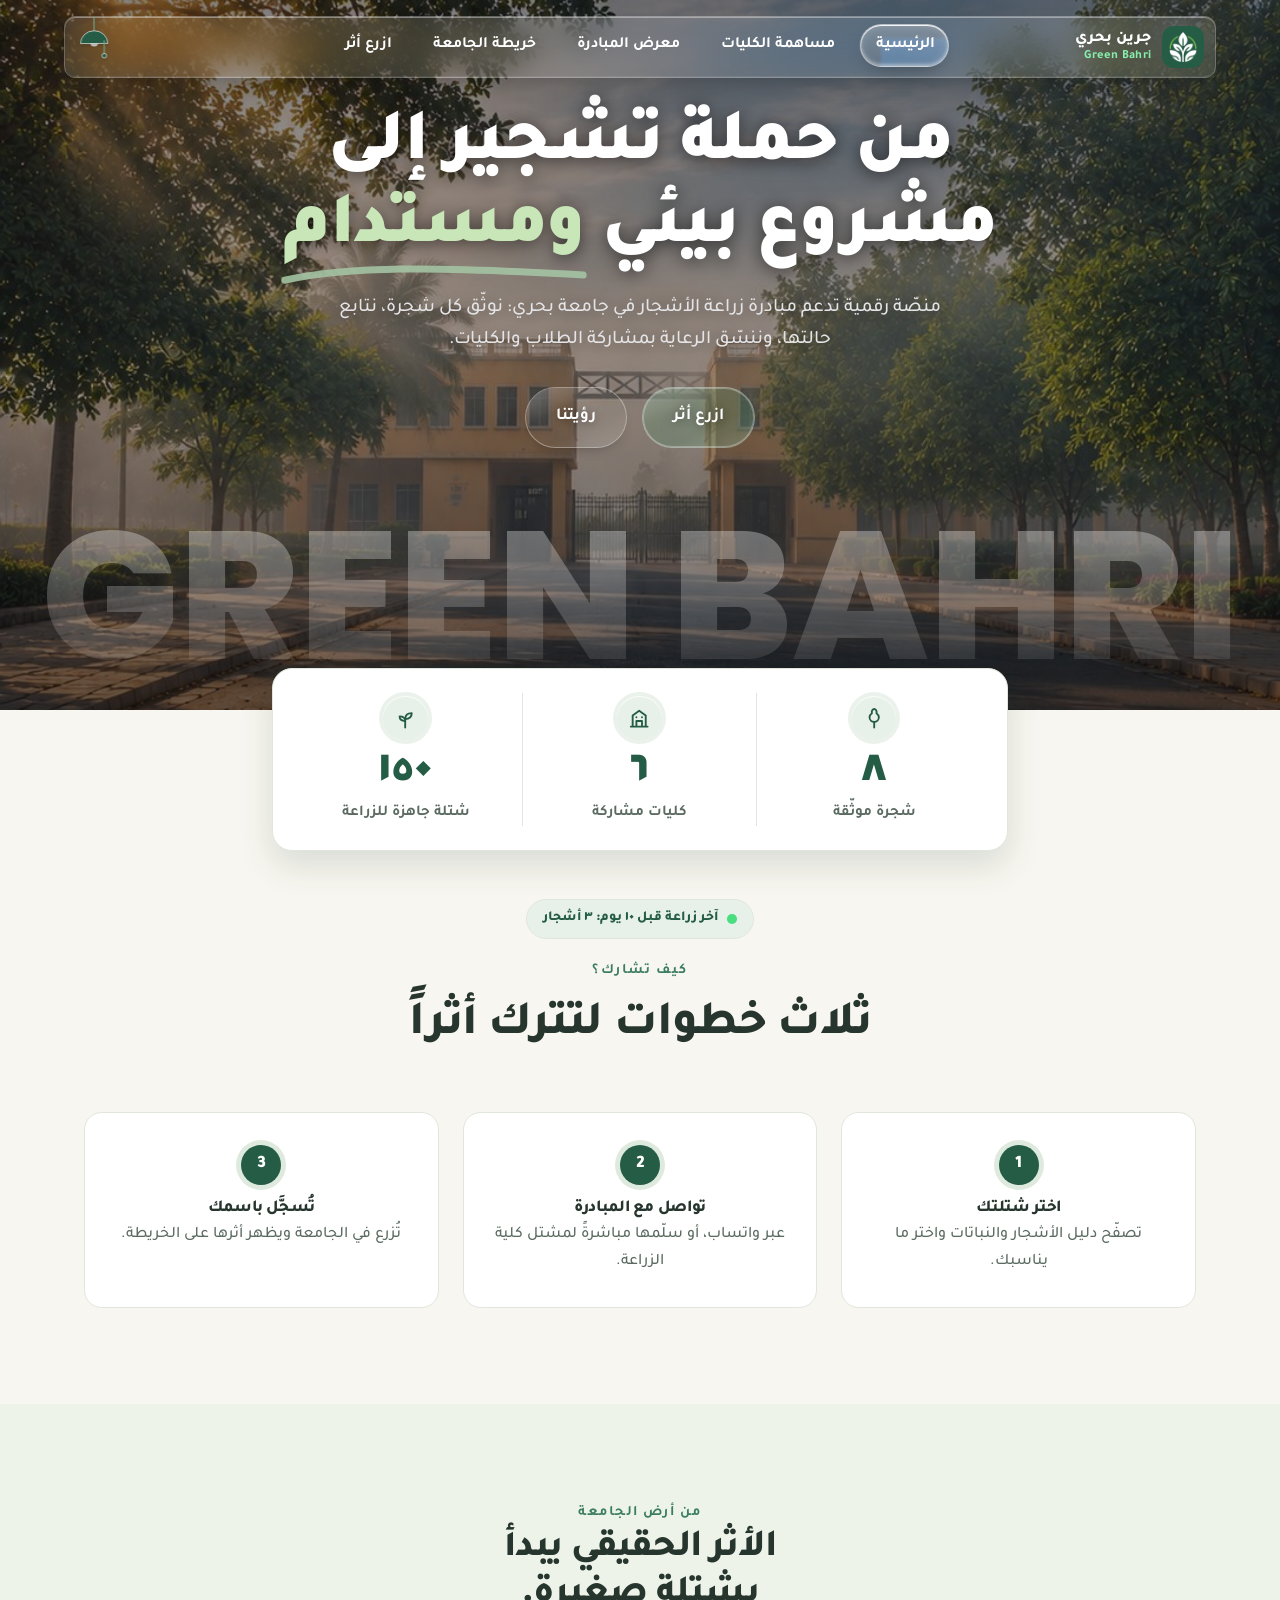
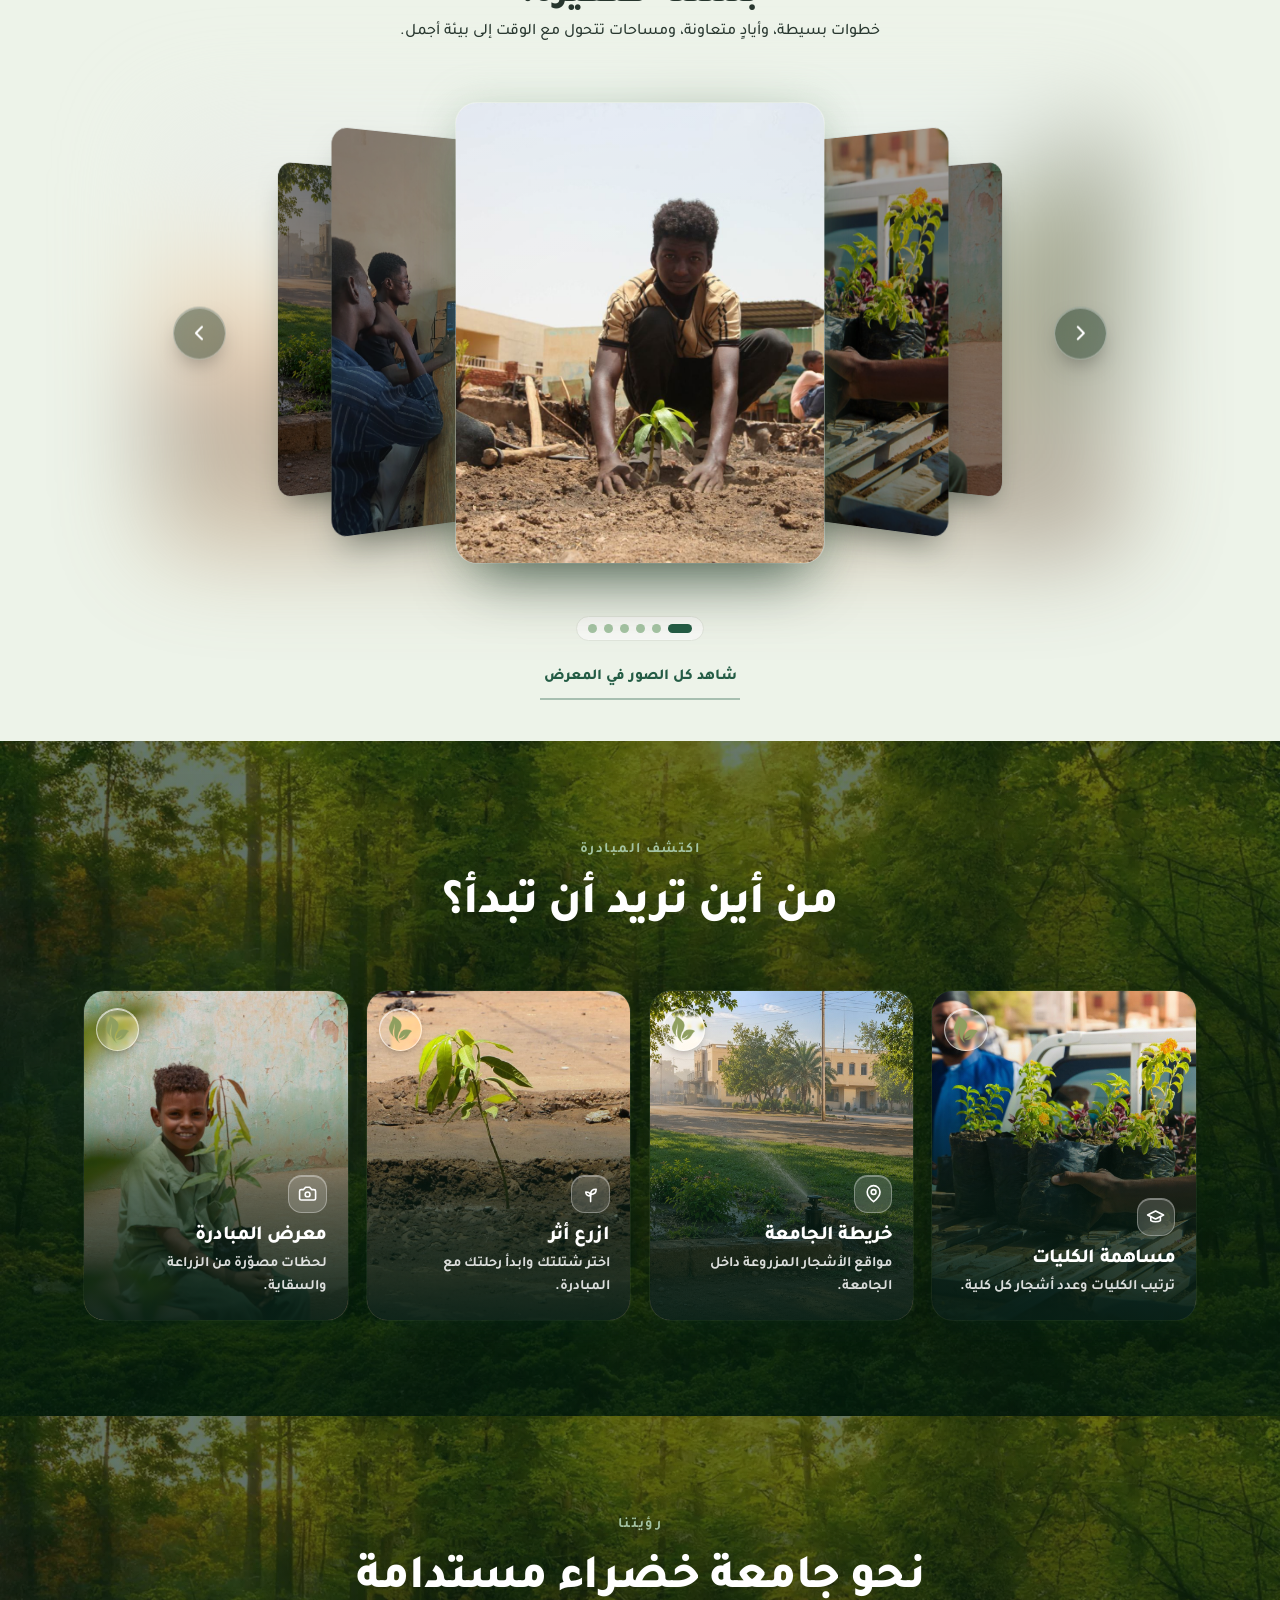
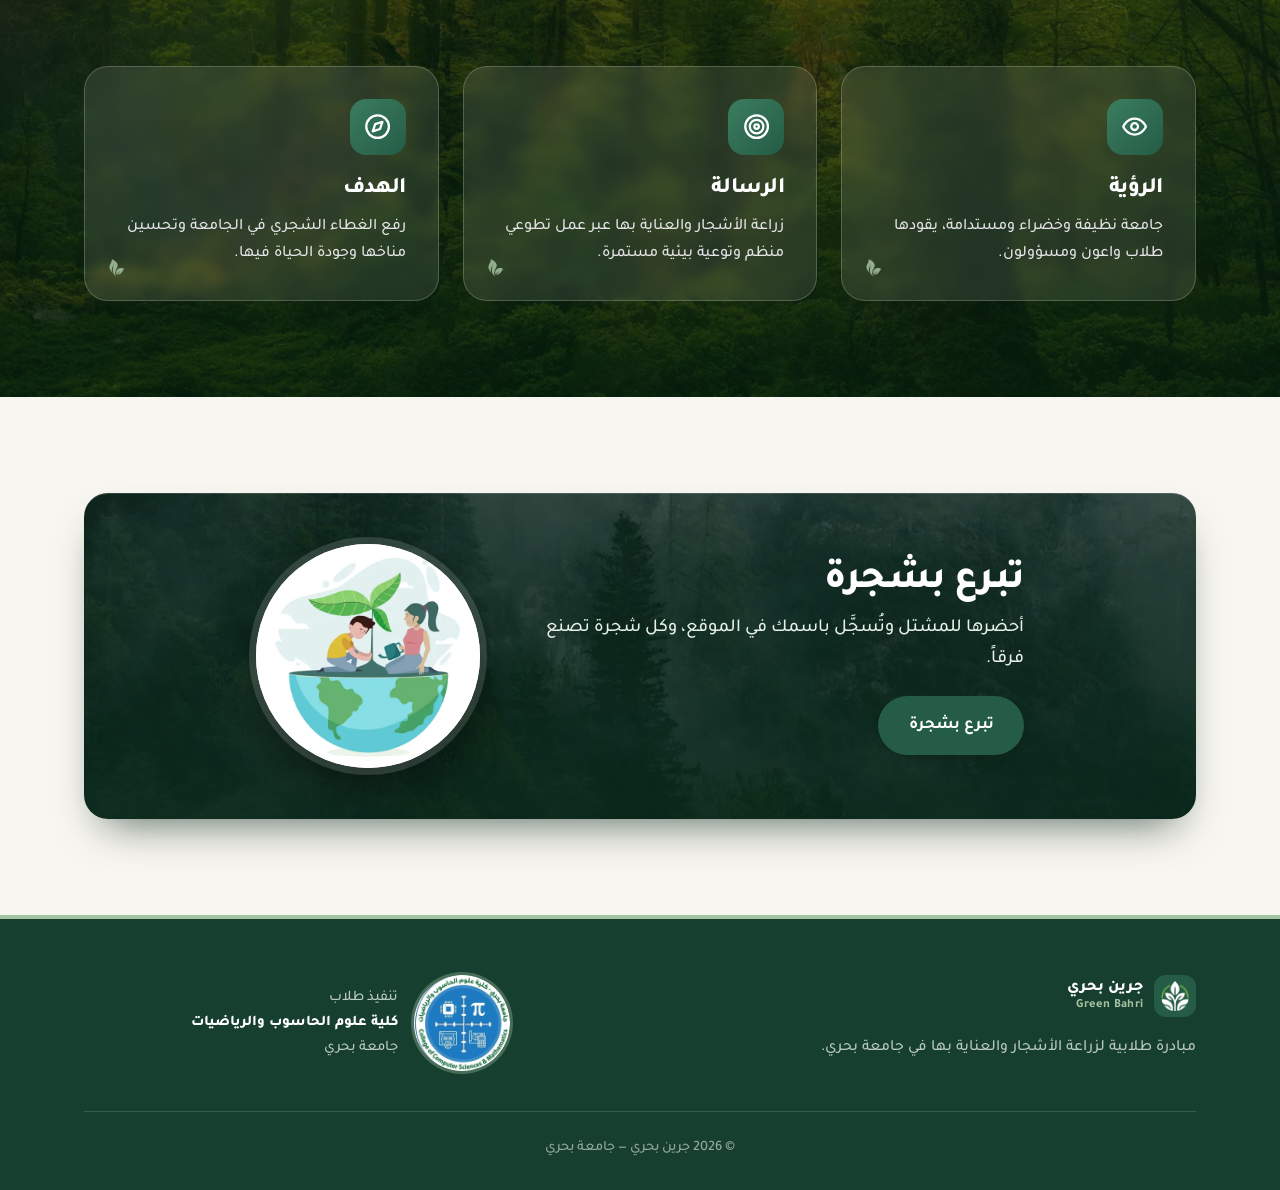
==== index.html @ ecb59c0d "." ====
<!DOCTYPE html>
<html lang="ar" dir="rtl">
<head>
  <meta charset="utf-8">
  <meta name="viewport" content="width=device-width, initial-scale=1">
  <title>جرين بحري | Green Bahri</title>
  <meta name="description" content="منصّة رقمية تدعم مبادرة زراعة الأشجار في جامعة بحري">
  <link rel="preconnect" href="https://fonts.googleapis.com">
  <link rel="preconnect" href="https://fonts.gstatic.com" crossorigin>
  <link href="https://fonts.googleapis.com/css2?family=Poppins:wght@700;800&family=Tajawal:wght@500;700;800;900&display=swap" rel="stylesheet">
  <link rel="icon" type="image/png" href="assets/favicon.png">
  <link rel="preload" as="image" href="assets/hero.jpg" fetchpriority="high">
  <link rel="stylesheet" href="css/style.css?v=6">
  <link rel="stylesheet" href="css/home.css?v=4">
  <script src="js/main.js?v=2" defer></script>
  <script src="js/data.js" defer></script>
  <script src="js/home.js" defer></script>
</head>
<body class="has-hero">
  <div id="site-header"></div>
  <main>
    <section id="home" class="hero">
      <div class="hero-content">
        <div class="hero-card">
          <h1>من حملة تشجير إلى مشروع بيئي <em class="hl">ومستدام</em></h1>
          <p>منصّة رقمية تدعم مبادرة زراعة الأشجار في جامعة بحري: نوثّق كل شجرة، نتابع حالتها، وننسّق الرعاية بمشاركة الطلاب والكليات.</p>
          <div class="hero-actions">
            <a class="btn btn-white liquid-glass" data-liquid href="trees.html">ازرع أثر</a>
            <a class="btn btn-ghost liquid-glass" data-liquid href="#vision">رؤيتنا</a>
          </div>
        </div>
      </div>
      <div class="hero-giant" dir="ltr" lang="en" aria-hidden="true"><span>GREEN BAHRI</span></div>
    </section>

    <!-- المرحلة 1: شريط أرقام الأثر (الأرقام تُقرأ من js/data.js) -->
    <section class="stats" aria-label="أرقام المبادرة">
      <div class="container">
        <div class="stats-grid reveal">
          <div class="stat"><i class="stat-ico" aria-hidden="true"><svg viewBox="0 0 24 24" fill="none" stroke="currentColor" stroke-width="2" stroke-linecap="round" stroke-linejoin="round"><path d="M12 22v-6"/><path d="M12 16a5 5 0 0 0 5-5c0-2-1.2-3.4-2.6-4.4A3.5 3.5 0 0 0 12 2a3.5 3.5 0 0 0-2.4 4.6C8.2 7.6 7 9 7 11a5 5 0 0 0 5 5Z"/></svg></i><b data-stat="trees">0</b><span>شجرة موثّقة</span></div>
          <div class="stat"><i class="stat-ico" aria-hidden="true"><svg viewBox="0 0 24 24" fill="none" stroke="currentColor" stroke-width="2" stroke-linecap="round" stroke-linejoin="round"><path d="M3 21h18M5 21V9l7-5 7 5v12M9 21v-6h6v6M9 11h.01M15 11h.01"/></svg></i><b data-stat="colleges">0</b><span>كليات مشاركة</span></div>
          <div class="stat"><i class="stat-ico" aria-hidden="true"><svg viewBox="0 0 24 24" fill="none" stroke="currentColor" stroke-width="2" stroke-linecap="round" stroke-linejoin="round"><path d="M12 22v-9"/><path d="M12 13c0-4 2.5-6.5 7-6.5 0 4-2.5 6.5-7 6.5Z"/><path d="M12 15c0-3-2-5-6-5 0 3 2 5 6 5Z"/></svg></i><b data-stat="seedlings">0</b><span>شتلة جاهزة للزراعة</span></div>
        </div>
        <div id="today-pill" class="today-pill" hidden></div>
      </div>
    </section>

    <!-- المرحلة 3: كيف تشارك (3 خطوات) -->
    <section id="steps" class="section how">
      <div class="container">
        <div class="section-head reveal">
          <span class="eyebrow">كيف تشارك؟</span>
          <h2>ثلاث خطوات لتترك أثراً</h2>
        </div>
        <ol class="how-list">
          <li class="how-step reveal"><span class="how-num">1</span><div><h3>اختر شتلتك</h3><p>تصفّح دليل الأشجار والنباتات واختر ما يناسبك.</p></div></li>
          <li class="how-step reveal"><span class="how-num">2</span><div><h3>تواصل مع المبادرة</h3><p>عبر واتساب، أو سلّمها مباشرةً لمشتل كلية الزراعة.</p></div></li>
          <li class="how-step reveal"><span class="how-num">3</span><div><h3>تُسجَّل باسمك</h3><p>تُزرع في الجامعة ويظهر أثرها على الخريطة.</p></div></li>
        </ol>
      </div>
    </section>


    <section class="field-note section" aria-label="من أرض الجامعة">
      <div class="container">
        <div class="field-note-copy">
          <span class="eyebrow">من أرض الجامعة</span>
          <h2>الأثر الحقيقي يبدأ<br>بشتلة صغيرة.</h2>
          <p>خطوات بسيطة، وأيادٍ متعاونة، ومساحات تتحول مع الوقت إلى بيئة أجمل.</p>
        </div>
        <div class="cf" id="cf" role="region" aria-roledescription="carousel" aria-label="صور من أرض الجامعة" tabindex="0">
          <div class="cf-ambient" id="cf-ambient" aria-hidden="true"></div>
          <div class="cf-stage" id="cf-stage"></div>
          <button class="cf-nav cf-prev" id="cf-prev" type="button" aria-label="الصورة السابقة"><svg viewBox="0 0 24 24" fill="none" stroke="currentColor" stroke-width="2.4" stroke-linecap="round" stroke-linejoin="round" aria-hidden="true"><path d="M9 5l7 7-7 7"/></svg></button>
          <button class="cf-nav cf-next" id="cf-next" type="button" aria-label="الصورة التالية"><svg viewBox="0 0 24 24" fill="none" stroke="currentColor" stroke-width="2.4" stroke-linecap="round" stroke-linejoin="round" aria-hidden="true"><path d="M15 5l-7 7 7 7"/></svg></button>
        </div>
        <div class="cf-meta">
          <div class="cf-dots" id="cf-dots" role="tablist" aria-label="اختيار الصورة"></div>
          <a class="cf-more" href="gallery.html">شاهد كل الصور في المعرض</a>
        </div>
      </div>
    </section>

    <section id="vision" class="section vision">
      <div class="container">
        <div class="section-head reveal">
          <span class="eyebrow">اكتشف المبادرة</span>
          <h2>من أين تريد أن تبدأ؟</h2>
        </div>
        <div class="tiles">
          <a class="tile reveal" href="colleges.html"><img class="tile-img" src="assets/about.jpg" alt="" loading="lazy" style="object-position:center 45%"><span class="tile-arrow liquid-glass" data-liquid aria-hidden="true"><img src="assets/leaf.png" alt="" width="20" height="20"></span><div class="tile-body"><span class="tile-ico" aria-hidden="true"><svg viewBox="0 0 24 24" fill="none" stroke="currentColor" stroke-width="2" stroke-linecap="round" stroke-linejoin="round"><path d="M22 10 12 5 2 10l10 5 10-5Z"/><path d="M6 12v5c3 2 9 2 12 0v-5"/></svg></span><h3>مساهمة الكليات</h3><p>ترتيب الكليات وعدد أشجار كل كلية.</p></div></a>
          <a class="tile reveal" href="map.html"><img class="tile-img" src="assets/g3.jpg" alt="" loading="lazy" style="object-position:center 55%"><span class="tile-arrow liquid-glass" data-liquid aria-hidden="true"><img src="assets/leaf.png" alt="" width="20" height="20"></span><div class="tile-body"><span class="tile-ico" aria-hidden="true"><svg viewBox="0 0 24 24" fill="none" stroke="currentColor" stroke-width="2" stroke-linecap="round" stroke-linejoin="round"><path d="M20 10c0 6-8 12-8 12S4 16 4 10a8 8 0 0 1 16 0Z"/><circle cx="12" cy="10" r="3"/></svg></span><h3>خريطة الجامعة</h3><p>مواقع الأشجار المزروعة داخل الجامعة.</p></div></a>
          <a class="tile reveal" href="trees.html"><img class="tile-img" src="assets/g1.jpg" alt="" loading="lazy" style="object-position:center 40%"><span class="tile-arrow liquid-glass" data-liquid aria-hidden="true"><img src="assets/leaf.png" alt="" width="20" height="20"></span><div class="tile-body"><span class="tile-ico" aria-hidden="true"><svg viewBox="0 0 24 24" fill="none" stroke="currentColor" stroke-width="2" stroke-linecap="round" stroke-linejoin="round"><path d="M12 22v-9"/><path d="M12 13c0-4 2.5-6.5 7-6.5 0 4-2.5 6.5-7 6.5Z"/><path d="M12 15c0-3-2-5-6-5 0 3 2 5 6 5Z"/></svg></span><h3>ازرع أثر</h3><p>اختر شتلتك وابدأ رحلتك مع المبادرة.</p></div></a>
          <a class="tile reveal" href="gallery.html"><img class="tile-img" src="assets/g2.jpg" alt="" loading="lazy" style="object-position:center 35%"><span class="tile-arrow liquid-glass" data-liquid aria-hidden="true"><img src="assets/leaf.png" alt="" width="20" height="20"></span><div class="tile-body"><span class="tile-ico" aria-hidden="true"><svg viewBox="0 0 24 24" fill="none" stroke="currentColor" stroke-width="2" stroke-linecap="round" stroke-linejoin="round"><path d="M14.5 4h-5L7 7H4a2 2 0 0 0-2 2v9a2 2 0 0 0 2 2h16a2 2 0 0 0 2-2V9a2 2 0 0 0-2-2h-3l-2.5-3Z"/><circle cx="12" cy="13" r="3"/></svg></span><h3>معرض المبادرة</h3><p>لحظات مصوّرة من الزراعة والسقاية.</p></div></a>
        </div>
      </div>
    </section>

    <section id="vision" class="section vision">
      <div class="container">
        <div class="section-head reveal">
          <span class="eyebrow">رؤيتنا</span>
          <h2>نحو جامعة خضراء مستدامة</h2>
        </div>
        <div class="cards cards-3">
          <div class="card reveal"><div class="card-icon"><svg viewBox="0 0 24 24" fill="none" stroke="currentColor" stroke-width="2" stroke-linecap="round" stroke-linejoin="round" aria-hidden="true"><path d="M2 12s3-7 10-7 10 7 10 7-3 7-10 7-10-7-10-7Z"/><circle cx="12" cy="12" r="3"/></svg></div><h3>الرؤية</h3><p>جامعة نظيفة وخضراء ومستدامة، يقودها طلاب واعون ومسؤولون.</p></div>
          <div class="card reveal"><div class="card-icon"><svg viewBox="0 0 24 24" fill="none" stroke="currentColor" stroke-width="2" stroke-linecap="round" stroke-linejoin="round" aria-hidden="true"><circle cx="12" cy="12" r="10"/><circle cx="12" cy="12" r="6"/><circle cx="12" cy="12" r="2"/></svg></div><h3>الرسالة</h3><p>زراعة الأشجار والعناية بها عبر عمل تطوعي منظم وتوعية بيئية مستمرة.</p></div>
          <div class="card reveal"><div class="card-icon"><svg viewBox="0 0 24 24" fill="none" stroke="currentColor" stroke-width="2" stroke-linecap="round" stroke-linejoin="round" aria-hidden="true"><circle cx="12" cy="12" r="10"/><path d="m16.24 7.76-2.12 6.36-6.36 2.12 2.12-6.36 6.36-2.12Z"/></svg></div><h3>الهدف</h3><p>رفع الغطاء الشجري في الجامعة وتحسين مناخها وجودة الحياة فيها.</p></div>
        </div>
      </div>
    </section>

    <section id="join" class="section">
      <div class="container">
        <div class="cta cta-forest reveal">
          <div class="cta-media" aria-hidden="true">
            <video class="cta-video" src="assets/watering.mp4" poster="assets/watering-poster.webp" autoplay muted loop playsinline preload="metadata"></video>
          </div>
          <div class="cta-copy">
            <h2>تبرع بشجرة</h2>
            <p>أحضرها للمشتل وتُسجَّل باسمك في الموقع، وكل شجرة تصنع فرقاً.</p>
            <a class="btn btn-lime" href="trees.html">تبرع بشجرة</a>
          </div>
        </div>
      </div>
    </section>
  </main>

  <dialog id="join-dialog">
    <form method="dialog" class="join-form" id="join-form">
      <h3>شارك في مبادرة جرين بحري</h3>
      <p class="muted">المشاركة تطوعية واختيارية، ولا تعني تملّك أي شجرة.</p>
      <label>الاسم (اختياري)<input type="text" placeholder="اكتب اسمك"></label>
      <label>كيف تود المشاركة؟
        <select id="join-kind">
          <option value="care">رعاية شجرة والمتابعة</option>
          <option value="water">المساعدة في السقاية</option>
          <option value="doc">التصوير والتوثيق</option>
          <option value="events">تنظيم الفعاليات</option>
        </select>
      </label>
      <div class="join-actions">
        <button type="submit" class="btn btn-primary">أرسل اهتمامي</button>
        <button type="button" class="btn btn-cancel" id="join-cancel">إلغاء</button>
      </div>
    </form>
  </dialog>
  <!-- المرحلة 2: زر ثابت أسفل الشاشة (موبايل فقط، يظهر بعد الهيرو) -->
  <div id="sticky-cta" class="sticky-cta" aria-hidden="true"><a href="trees.html" tabindex="-1">ازرع أثر الآن</a></div>
  <div id="toast" class="toast" role="status" hidden></div>
  <div id="site-footer"></div>
</body>
  </html>
---- css/style.css ----
/* =========================================================
   جرين بحري — Green Bahri
   المرحلة 1: الأساس (الألوان، الخطوط، شريط التنقل، الهيرو، الفوتر)
   كل الألوان والمقاسات في :root — عدّل هناك ويتغير الموقع كله.
   ========================================================= */

/* ---------- الخطوط ----------
   الخط الأساسي Tajawal (يُحمَّل من Google Fonts في ملفات HTML). */

/* ---------- خط ثمانية (Thmanyah) ----------
   الملفات تُحمَّل من الصفحة الرسمية للخط وتوضع في assets/fonts/ بهذه الأسماء:
   Thmanyah-Regular / Medium / Bold / Black  (امتداد .woff2 أو .otf)
   لو الملف غير موجود يستخدم الموقع Tajawal تلقائياً. */
@font-face {
  font-family: "Thmanyah";
  src: url("../assets/fonts/Thmanyah-Regular.woff2") format("woff2"),
       url("../assets/fonts/Thmanyah-Regular.otf") format("opentype");
  font-weight: 400;
  font-style: normal;
  font-display: swap;
}
@font-face {
  font-family: "Thmanyah";
  src: url("../assets/fonts/Thmanyah-Medium.woff2") format("woff2"),
       url("../assets/fonts/Thmanyah-Medium.otf") format("opentype");
  font-weight: 500;
  font-style: normal;
  font-display: swap;
}
@font-face {
  font-family: "Thmanyah";
  src: url("../assets/fonts/Thmanyah-Bold.woff2") format("woff2"),
       url("../assets/fonts/Thmanyah-Bold.otf") format("opentype");
  font-weight: 700;
  font-style: normal;
  font-display: swap;
}
@font-face {
  font-family: "Thmanyah";
  src: url("../assets/fonts/Thmanyah-Black.woff2") format("woff2"),
       url("../assets/fonts/Thmanyah-Black.otf") format("opentype");
  font-weight: 900;
  font-style: normal;
  font-display: swap;
}

/* ---------- المتغيرات ---------- */
:root {
  /* ===== الديزاين سيستم (جرين بحري) ===== */
  --color-primary: #245c45;   /* الأخضر الرئيسي: أزرار وعناوين */
  --color-dark: #173f30;      /* أخضر غامق: فوتر وأقسام قوية */
  --color-natural: #a4c3a2;   /* أخضر طبيعي: أيقونات وتمييز */
  --color-bg-green: #e8f1e9;  /* خلفية الأقسام الناعمة */
  --color-brown: #8b6347;     /* بني ترابي: زر ثانوي وشارات */
  --color-cream: #f8f6f0;     /* الخلفية الرئيسية */
  --color-text: #26352d;      /* النص */

  /* سلّم الأخضر القديم مربوط بألوان الديزاين سيستم */
  --green-50: #f1f6f1;
  --green-100: var(--color-bg-green);
  --green-400: var(--color-natural);
  --green-500: #3b7d60;
  --green-600: var(--color-primary);
  --green-700: #1d4d3a;
  --green-800: var(--color-dark);
  --green-950: #0f2a20;
  --brown-700: #75523a;
  --lime: var(--color-primary);
  --lime-hover: var(--color-dark);

  --bg: var(--color-cream);
  --surface: #ffffff;
  --text: var(--color-text);
  --text-soft: #5b6b61;
  --line: #e1e6dc;

  --glass-bg: rgba(255, 255, 255, 0.55);
  --glass-line: rgba(255, 255, 255, 0.45);
  --nav-hover: rgba(232, 241, 233, 0.85);
  --nav-link: #3a4a40;
  --nav-link-hover: var(--green-700);

  --font: "Thmanyah", "Tajawal", system-ui, sans-serif; /* ثمانية أولاً، وتجاوال بديل لو الملفات غير موجودة */
  --container: 72rem;
  --radius: 1rem;
  --ease: cubic-bezier(0.22, 1, 0.36, 1);
}

[data-theme="dark"] {
  --bg: #0c1712;
  --surface: #13231b;
  --text: #f3f6f0;
  --text-soft: #9fb2a6;
  --line: #21392d;

  --glass-bg: rgba(19, 35, 27, 0.6);
  --glass-line: rgba(80, 110, 92, 0.4);
  --nav-hover: rgba(20, 83, 45, 0.3);
  --nav-link: #d4d4d8;
  --nav-link-hover: var(--green-400);
}

/* ---------- القواعد الأساسية ---------- */
*,
*::before,
*::after {
  box-sizing: border-box;
}

html {
  scroll-behavior: smooth;
  -webkit-text-size-adjust: 100%;
}

body {
  margin: 0;
  font-family: var(--font);
  font-weight: 500;
  line-height: 1.7;
  color: var(--text);
  background: var(--bg);
  -webkit-font-smoothing: antialiased;
}

h1, h2, h3, h4 {
  margin: 0;
  font-weight: 800;
  letter-spacing: -0.02em;
  line-height: 1.2;
}

p { margin: 0; }
ul { list-style: none; margin: 0; padding: 0; }
a { color: inherit; text-decoration: none; font-weight: 700; }
img, video, svg { display: block; max-width: 100%; }
button { font: inherit; color: inherit; cursor: pointer; border: 0; background: none; }

:focus-visible {
  outline: 3px solid var(--green-500);
  outline-offset: 3px;
  border-radius: 6px;
}

.container {
  width: 100%;
  max-width: var(--container);
  margin-inline: auto;
  padding-inline: 1.25rem;
}

.sr-only {
  position: absolute;
  width: 1px;
  height: 1px;
  overflow: hidden;
  clip: rect(0 0 0 0);
  white-space: nowrap;
}

/* =========================================================
   ليكويد جلاس (الانكسار الحقيقي من main.js: initLiquidGlass، وهذا الاحتياطي لسفاري/فايرفوكس)
   ========================================================= */
.liquid-glass {
  position: relative; isolation: isolate;
  -webkit-backdrop-filter: blur(12px) saturate(1.7) brightness(1.06);
  backdrop-filter: blur(12px) saturate(1.7) brightness(1.06);
  box-shadow:
    inset 0 1px 0 rgba(255, 255, 255, 0.6),
    inset 0 -1px 1px rgba(255, 255, 255, 0.35),
    inset 0 0 0 1px rgba(255, 255, 255, 0.14),
    inset 0 0 14px rgba(255, 255, 255, 0.12),
    0 10px 24px -12px rgba(0, 0, 0, 0.5);
}
.liquid-glass::before {
  content: ""; position: absolute; inset: 0; z-index: -1; border-radius: inherit; pointer-events: none;
  background: linear-gradient(155deg, rgba(255, 255, 255, 0.24) 0%, rgba(255, 255, 255, 0) 36%, rgba(255, 255, 255, 0) 64%, rgba(255, 255, 255, 0.16) 100%);
}

/* ---------- الأزرار ---------- */
.btn {
  display: inline-flex;
  align-items: center;
  justify-content: center;
  gap: 0.5rem;
  padding: 0.95rem 1.9rem;
  border-radius: 999px;
  font-weight: 700;
  font-size: 1.05rem;
  position: relative; overflow: hidden; isolation: isolate;
  box-shadow: 0 7px 14px -9px rgba(0, 0, 0, 0.38);
  transition: background-color 0.15s, transform 0.15s var(--ease), box-shadow 0.15s var(--ease);
}
.btn:active { transform: translateY(1px); box-shadow: 0 3px 6px -5px rgba(0, 0, 0, 0.35); }

/* تأثير الريبل (زي زر Get started في الفيديو): دائرة تنتشر من مكان اللمس وتتلاشى.
   لونها من لون نص الزر (currentColor) فتناسب كل الأزرار. يُضاف من main.js */
.btn-ripple {
  position: absolute; z-index: -1; border-radius: 50%; pointer-events: none;
  background: currentColor; opacity: 0; transform: scale(0);
  animation: btn-ripple 0.75s var(--ease) forwards;
}
@keyframes btn-ripple {
  0% { transform: scale(0); opacity: 0.28; }
  60% { transform: scale(1); opacity: 0.24; }
  100% { transform: scale(1); opacity: 0; }
}
@media (prefers-reduced-motion: reduce) { .btn-ripple { display: none; } }

.btn-primary {
  background: var(--color-primary);
  color: #fff;
}
.btn-primary:hover { background: var(--color-dark); }
/* الزر الثانوي (بني) والزر المحدّد — من الديزاين سيستم */
.btn-outline { background: var(--color-bg-green); color: var(--color-primary); border: 1.5px solid var(--color-primary); }
.btn-outline:hover { background: var(--color-natural); }

.btn-ghost {
  background: rgba(255, 255, 255, 0.12);
  color: #fff;
  border: 1px solid rgba(255, 255, 255, 0.35);
  backdrop-filter: blur(6px);
  -webkit-backdrop-filter: blur(6px);
}
.btn-ghost:hover { background: rgba(255, 255, 255, 0.22); }

/* =========================================================
   شريط التنقل الزجاجي
   ========================================================= */
.nav-wrap {
  position: fixed;
  inset: 0 0 auto 0;
  z-index: 50;
  padding: 1rem 1rem 0;
  pointer-events: none; /* الشريط نفسه فقط يستقبل النقر */
}

.nav {
  pointer-events: auto;
  max-width: var(--container);
  margin-inline: auto;
  display: flex;
  align-items: center;
  justify-content: space-between;
  gap: 1rem;
  padding: 0.55rem 0.7rem 0.55rem 0.55rem;
  border-radius: 0.7rem;
  border: 1px solid var(--glass-line);
  box-shadow: 0 10px 30px -12px rgba(0, 0, 0, 0.18);
  transition: box-shadow 0.3s;
}
/* خلفية النافبار الزجاجية في طبقة مستقلة: لو وضعنا backdrop-filter على .nav نفسه
   فالفقاعة المتحركة جواه ما تشوف إلا خلفية النافبار ولا ينكسر شيء خلفها */
.nav::before {
  content: ""; position: absolute; inset: 0; z-index: -1; border-radius: inherit; pointer-events: none;
  background: var(--glass-bg);
  backdrop-filter: blur(16px) saturate(1.6);
  -webkit-backdrop-filter: blur(16px) saturate(1.6);
  transition: background-color 0.3s;
}
.nav-wrap.is-scrolled .nav {
  --glass-bg: rgba(255, 255, 255, 0.6);
}
[data-theme="dark"] .nav-wrap.is-scrolled .nav {
  --glass-bg: rgba(24, 24, 27, 0.58);
}

.brand {
  display: flex;
  align-items: center;
  gap: 0.7rem;
}
.brand-mark {
  display: grid;
  place-items: center;
  width: 2.6rem;
  height: 2.6rem;
  border-radius: 0.75rem;
  background: var(--green-700);
  color: #fff;
  flex-shrink: 0;
}
.brand-mark svg { width: 1.4rem; height: 1.4rem; }
.brand-mark img { width: 1.9rem; height: 1.9rem; object-fit: contain; }
.brand-text { display: flex; flex-direction: column; line-height: 1.2; }
.brand-text strong { font-size: 1rem; font-weight: 800; }
.brand-text small {
  font-size: 0.78rem;
  font-weight: 700;
  color: var(--green-600);
  letter-spacing: 0.02em;
}
[data-theme="dark"] .brand-text small { color: var(--green-400); }

.nav { position: relative; }
.nav-links a {
  display: block;
  padding: 0.5rem 0.95rem;
  border-radius: 0.75rem;
  font-size: 0.98rem;
  color: var(--nav-link);
  transition: color 0.15s, background-color 0.15s;
}
.nav-links a:hover,
.nav-links a[aria-current="page"] {
  color: var(--nav-link-hover);
  background: var(--nav-hover);
}

/* الوضع الليلي: تمييز أخضر ناعم (من ألوان الديزاين سيستم) بدل الرمادي */
[data-theme="dark"] .nav-links a:hover {
  color: #e3f2e2;
  background: rgba(164, 195, 162, 0.14);
}
[data-theme="dark"] .nav-links a[aria-current="page"] {
  color: #eaf6e8;
  background: linear-gradient(180deg, rgba(164, 195, 162, 0.3), rgba(36, 92, 69, 0.45));
  box-shadow: inset 0 0 0 1px rgba(164, 195, 162, 0.42), 0 4px 14px -6px rgba(164, 195, 162, 0.55);
}

.nav-actions { display: flex; align-items: center; gap: 0.5rem; }

/* زر الدعوة الليموني (مثل نافبار الطاحونة) */
.nav-cta {
  padding: 0.6rem 1.2rem;
  border-radius: 999px;
  background: var(--lime);
  color: #fff;
  font-weight: 800;
  font-size: 0.95rem;
  transition: background-color 0.15s, transform 0.15s var(--ease);
}
.nav-cta:hover { background: var(--lime-hover); }
.nav-cta:active { transform: translateY(1px); }

/* فوق الهيرو: زجاج شفاف ونص أبيض */
.has-hero .nav-wrap:not(.is-scrolled) {
  --glass-bg: rgba(255, 255, 255, 0.12);
  --glass-line: rgba(255, 255, 255, 0.32);
  --nav-link: #fff;
  --nav-link-hover: #fff;
  --nav-hover: rgba(255, 255, 255, 0.16);
}
.has-hero .nav-wrap:not(.is-scrolled) .brand-text strong { color: #fff; }
.has-hero .nav-wrap:not(.is-scrolled) .brand-text small { color: #86efac; }
.has-hero .nav-wrap:not(.is-scrolled) .brand-mark { background: var(--lime); color: #fff; }

/* =========================================================
   زر الوضع الليلي: لمبة بحبل (تتدلّى من أعلى الشريط)
   اسحب الحبل ← الضوء يشتغل (الوضع الليلي) / اسحبه تاني ← يطفي
   ========================================================= */
.nav-actions { align-self: stretch; align-items: flex-start; }
.lamp-switch {
  --lamp-shade: var(--color-primary);
  --lamp-shade-line: rgba(255, 255, 255, 0.85);
  --lamp-cord: #6fa183;
  --lamp-bulb: #d6d3d1;
  --lamp-glow: 190, 242, 100;
  position: relative; flex-shrink: 0;
  width: 2.5rem; height: 3.2rem; margin-top: -0.55rem; padding: 0;
  background: none; border: 0; cursor: pointer;
  -webkit-tap-highlight-color: transparent;
}
.lamp-switch { transform: rotate(var(--lamp-angle, 0deg)); transform-origin: 50% 0; will-change: transform; }
.lamp-switch svg { display: block; width: 100%; height: 100%; overflow: visible; transform-origin: 50% 0; }
.lamp-cord-top, .lamp-pull-line { stroke: var(--lamp-cord); stroke-width: 1.3; stroke-linecap: round; fill: none; }
.lamp-shade {
  fill: var(--lamp-shade); stroke: var(--lamp-shade-line); stroke-width: 0.8;
  filter: drop-shadow(0 2px 2px rgba(0, 0, 0, 0.2));
  transition: filter 0.5s;
}
.lamp-bulb { fill: var(--lamp-bulb); transition: fill 0.4s; }
.lamp-bead { fill: var(--lamp-shade); stroke: var(--lamp-shade-line); stroke-width: 0.8; filter: drop-shadow(0 1px 1.5px rgba(0, 0, 0, 0.25)); }
.lamp-cone {
  opacity: 0; transform: scaleY(0.35); transform-origin: 22px 27px; transform-box: view-box;
  transition: opacity 0.45s, transform 0.55s var(--ease);
  pointer-events: none;
}
.lamp-cone polygon { fill: url(#lamp-grad); }
.lamp-grad-top { stop-color: rgb(var(--lamp-glow)); stop-opacity: 0.85; }
.lamp-grad-bot { stop-color: rgb(var(--lamp-glow)); stop-opacity: 0; }

[data-theme="dark"] .lamp-switch { --lamp-shade: #e8f0ea; --lamp-shade-line: rgba(255, 255, 255, 0.25); --lamp-cord: rgba(255, 255, 255, 0.5); --lamp-bulb: #fef9c3; }
[data-theme="dark"] .lamp-cone { opacity: 1; transform: none; }
[data-theme="dark"] .lamp-shade { filter: drop-shadow(0 0 7px rgba(var(--lamp-glow), 0.6)); }
/* الأباجورة لها شكل واحد في كل وضع (نهاري/ليلي) سواء كنت فوق الهيرو أو بعد النزول، فلا نغيّر لونها حسب التمرير */
.lamp-switch:focus-visible { outline-offset: 2px; border-radius: 0.5rem; }

/* سحب الحبل: الخرزة تنزل وترجع بنطّة، واللمبة تتأرجح شوية */
.lamp-switch.is-pulling .lamp-pull { animation: lamp-pull 0.55s var(--ease); }
.lamp-switch.is-pulling svg { animation: lamp-sway 0.9s ease-out; }
@keyframes lamp-pull { 0% { transform: translateY(0); } 30% { transform: translateY(7px); } 62% { transform: translateY(-1.5px); } 100% { transform: translateY(0); } }
@keyframes lamp-sway { 0% { transform: rotate(0); } 25% { transform: rotate(4deg); } 55% { transform: rotate(-2.4deg); } 80% { transform: rotate(0.8deg); } 100% { transform: rotate(0); } }

/* انتقال ناعم للألوان وقت التبديل */
.theme-anim *, .theme-anim *::before, .theme-anim *::after { transition: background-color 0.55s, color 0.55s, border-color 0.55s, fill 0.55s !important; }
@media (prefers-reduced-motion: reduce) {
  .lamp-cone, .lamp-shade, .lamp-bulb { transition-duration: 0.01ms; }
  .lamp-switch.is-pulling .lamp-pull, .lamp-switch.is-pulling svg { animation: none; }
  .lamp-switch { transform: none; }
}

/* النافبار في الموبايل: صف الشعار + الأزرار، وتحتو صف الروابط جنب بعض (زي الكمبيوتر) */
.nav { flex-wrap: wrap; row-gap: 0.35rem; column-gap: 0.4rem; padding: 0.5rem; }
.nav .brand {
  gap: 0.65rem;
  margin-inline: auto;
  justify-content: center;
}

.nav .brand-mark {
  width: 2.8rem;
  height: 2.8rem;
  flex-shrink: 0;
}

.nav .brand-mark img {
  width: 2.1rem;
  height: 2.1rem;
}

.nav .brand-text strong { font-size: 1.1rem; }
.nav .brand-text small { font-size: 0.76rem; }
.nav-actions { gap: 0.35rem; }
.nav-cta { display: inline-block; padding: 0.45rem 0.75rem; font-size: 0.8rem; }
/* الروابط في الموبايل: صف واحد ثابت (بدون تمرير). الرئيسية على اليمين،
   والكلمات المركّبة (مساهمات الكليات، معرض المبادرة) تنزل لسطرين داخل نفس الشريط. */
.nav-links {
  display: flex;
  position: static;
  width: 100%;
  margin: 0;
  order: 3;
  gap: 0.15rem;
  border-top: 1px solid var(--glass-line);
  padding: 0.45rem 0 0.1rem;
}

/* min-content: الرابط ما ينقص عن عرض أطول كلمة فيه، فما تركب كلمة على جارتها */
.nav-links li { flex: 1 1 0; min-width: min-content; display: flex; }

.nav-links a {
  flex: 1;
  display: flex;
  align-items: center;
  justify-content: center;
  padding: 0.4rem 0.2rem;
  font-size: 0.8rem;
  line-height: 1.3;
  text-align: center;
  white-space: normal;
  overflow-wrap: normal;
  word-break: keep-all;
  hyphens: none;
}
@media (max-width: 380px) { .nav-links a { font-size: 0.72rem; padding: 0.4rem 0.1rem; } }
@media (max-width: 335px) { .nav-links a { font-size: 0.66rem; } }

/* مقاسات النافبار في الموبايل — موحّدة لكل الصفحات (كانت في home.css للرئيسية بس، فكانت باقي الصفحات أطول).
   الألوان الخاصة بالهيرو تبقى في home.css. */
@media (max-width: 899px) {
  .nav-wrap { padding: .55rem .55rem 0; }
  .nav { padding: .48rem .55rem .42rem; border-radius: 1.05rem; column-gap: .35rem; row-gap: .35rem; }
  .nav .brand { gap: .48rem; }
  .nav .brand-mark { width: 2.2rem; height: 2.2rem; border-radius: .72rem; }
  .nav .brand-mark img { width: 1.7rem; height: 1.7rem; }
  .nav .brand-text strong { font-size: .98rem; }
  .nav .brand-text small { font-size: .65rem; }
  .nav-actions { gap: .25rem; }
  .lamp-switch { width: 2.2rem; height: 2.9rem; }
  .nav-links { gap: .12rem; margin: .12rem 0 0; padding: .38rem 0 .05rem; justify-content: space-between; }
  .nav-links li { min-width: 0; }
  .nav-links a {
    width: 100%; min-height: 2.8rem; padding: .28rem .08rem; border-radius: .62rem;
    font-size: .74rem; font-weight: 800; line-height: 1.22; word-break: normal;
  }
}
@media (max-width: 380px) { .nav-links a { font-size: .68rem; padding-inline: .03rem; } }

/* تنسيق اللابتوب والشاشات الكبيرة */
@media (min-width: 900px) {

  .nav {
    flex-wrap: nowrap;
    padding: 0.55rem 0.7rem 0.55rem 0.55rem;
    column-gap: 1rem;
  }

  /* إعادة الشعار إلى اليمين في اللابتوب */
  .nav .brand {
    gap: 0.7rem;
    margin-inline: 0;
    justify-content: flex-start;
  }

  .nav .brand-mark {
    width: 2.6rem;
    height: 2.6rem;
  }

  .nav .brand-mark img {
    width: 1.9rem;
    height: 1.9rem;
  }

  .nav .brand-text strong {
    font-size: 1rem;
  }

  .nav .brand-text small {
    font-size: 0.78rem;
  }

  .nav-actions {
    gap: 0.5rem;
  }

  .nav-cta {
    padding: 0.6rem 1.2rem;
    font-size: 0.95rem;
  }

  .nav-links {
    position: absolute;
    inset-inline: 0;
    margin-inline: auto;
    width: fit-content;
    order: 0;
    overflow: visible;
    border-top: 0;
    gap: 0.65rem;
    padding: 0 0.3rem 0.2rem;
    justify-content: flex-start;
  }

  .nav-links li {
    flex: none;
    display: block;
  }

  .nav-links a {
    display: block;
    padding: 0.5rem 0.95rem;
    font-size: 0.98rem;
    line-height: inherit;
    white-space: nowrap;
  }
}


/* =========================================================
   الهيرو (الصفحة الرئيسية)
   ========================================================= */
.hero {
  position: relative;
  min-height: 100vh;
  min-height: 100svh;
  display: grid;
  place-items: center;
  overflow: hidden;
  color: #fff;
  /* خلفية بديلة تظهر لو الفيديو غير موجود */
  background: url("../assets/hero.jpg") center 55% / cover no-repeat, linear-gradient(160deg, var(--green-950), #14532d 55%, var(--green-800));
}

.hero-video {
  position: absolute;
  inset: 0;
  width: 100%;
  height: 100%;
  object-fit: cover;
}

.hero::after {
  content: "";
  position: absolute;
  inset: 0;
  background: linear-gradient(
    to bottom,
    rgba(9, 9, 11, 0.5),
    rgba(9, 9, 11, 0.38) 50%,
    rgba(9, 9, 11, 0.62)
  );
}

.hero-content {
  position: relative;
  z-index: 1;
  width: 100%;
  max-width: 56rem;
  padding: 8rem 1.25rem clamp(4.5rem, 11vw, 10rem);
  text-align: center;
}

/* العنوان الضخم الشفاف أسفل الهيرو (مثل كلمة AGRICULTURE) */
.hero-giant {
  position: absolute;
  inset-inline: 0;
  bottom: -0.1em;
  z-index: 1;
  text-align: center;
  white-space: nowrap;
  /* الحجم يُضبط بالجافاسكربت (home.js) ليملأ العرض، وهذا بديل */
  font-size: 14.5vw;
  font-family: "Poppins", var(--font);
  font-weight: 800;
  line-height: 0.95;
  letter-spacing: 0;
  /* زجاج أبيض شفاف يخفت من تحت (مثل كلمة AGRICULTURE) */
  /* زجاج أخضر طبيعي شفاف يخفت من تحت (لون الديزاين سيستم #A4C3A2) */
background: linear-gradient(to bottom, rgba(164, 195, 162, 0.9), rgba(248, 246, 240, 0.12) 90%);
  -webkit-background-clip: text;
  background-clip: text;
  color: transparent;
  pointer-events: none;
  user-select: none;
}

.hero h1 {
  font-size: clamp(2.4rem, 7vw, 4.75rem);
  font-weight: 900;
  line-height: 1.12;
  margin-bottom: 1.5rem;
}

.hero p {
  max-width: 38rem;
  margin: 0 auto 2.5rem;
  font-size: clamp(1.1rem, 2.4vw, 1.4rem);
  color: #e4e4e7;
}

.hero-actions {
  display: flex;
  flex-direction: column;
  align-items: stretch;
  justify-content: center;
  gap: 0.9rem;
}
@media (min-width: 640px) {
  .hero-actions { flex-direction: row; align-items: center; }
}

/* حركة واحدة عند فتح الصفحة (الأشياء الأخرى ثابتة) */
@keyframes rise {
  from { opacity: 0; transform: translateY(1.5rem); }
  to   { opacity: 1; transform: none; }
}
.hero-content > * {
  animation: rise 0.8s var(--ease) both;
}
.hero-content > :nth-child(2) { animation-delay: 0.12s; }
.hero-content > :nth-child(3) { animation-delay: 0.24s; }

/* =========================================================
   الفوتر
   ========================================================= */
.footer {
  background: var(--color-dark);
  color: #d6e2d8;
  padding: 3.5rem 0 1.8rem;
  border-top: 4px solid var(--color-natural);
}
.footer-grid { display: grid; gap: 2.2rem; }
@media (min-width: 768px) {
  .footer-grid { grid-template-columns: 1.5fr 1fr; gap: 3rem; align-items: start; }
}
.footer .brand-text strong { color: #fff; }
.footer .brand-text small { color: var(--color-natural); }
.footer .brand-mark { background: var(--color-primary); }
.footer-about { margin-top: 1.1rem; max-width: 26rem; font-size: 0.98rem; color: #b9cbbd; }
.footer h3 { color: #fff; font-size: 1.05rem; margin-bottom: 1rem; }
.footer-links { display: grid; gap: 0.6rem; }
.footer-links a { font-weight: 500; color: #b9cbbd; transition: color 0.15s; }
.footer-links a:hover { color: #fff; }
.footer-college { display: flex; align-items: center; gap: 1rem; }
.footer-college img { width: 6rem; height: 6rem; border-radius: 50%; object-fit: cover; background: #fff; flex-shrink: 0; box-shadow: 0 0 0 3px rgba(164, 195, 162, 0.35); }
.footer-college p { font-size: 0.92rem; line-height: 1.7; color: #b9cbbd; }
.footer-college strong { color: #fff; font-weight: 800; }
.footer-bottom {
  margin-top: 2.5rem;
  padding-top: 1.5rem;
  border-top: 1px solid rgba(164, 195, 162, 0.22);
  font-size: 0.9rem;
  color: #93a99a;
  text-align: center;
}

/* احترام من يفضّل تقليل الحركة */
@media (prefers-reduced-motion: reduce) {
  html { scroll-behavior: auto; }
  .hero-content > * { animation: none; }
  * { transition-duration: 0.01ms !important; }
}


/* =========================================================
   أقسام الصفحة الرئيسية
   ========================================================= */
.section { padding: 6rem 0; }
.section-alt { background: color-mix(in srgb, var(--surface) 45%, transparent); }
.section-head { text-align: center; max-width: 42rem; margin: 0 auto 3.5rem; }
.eyebrow { color: var(--green-500); font-size: .9rem; font-weight: 700; letter-spacing: .1em; }
.section-head h2 { font-size: clamp(2rem, 5vw, 3rem); margin: .8rem 0 1.2rem; }
.section-head p { color: var(--text-soft); font-size: 1.15rem; }

.reveal { opacity: 0; transform: translateY(1.5rem); filter: blur(6px); transition: opacity .7s var(--ease), transform .7s var(--ease), filter .7s var(--ease); }
.reveal.in { opacity: 1; transform: none; filter: none; }

.about { display: grid; gap: 2.5rem; align-items: center; }
@media (min-width: 900px) { .about { grid-template-columns: 1fr 1fr; gap: 4rem; } }
.about h3 { font-size: 1.9rem; margin-bottom: 1.2rem; }
.about p { color: var(--text-soft); font-size: 1.1rem; margin-bottom: 1rem; }
.cards { display: grid; gap: 1.5rem; }
@media (min-width: 900px) { .cards-3 { grid-template-columns: repeat(3, 1fr); } }
@media (min-width: 600px) { .cards-4 { grid-template-columns: repeat(2, 1fr); } }
@media (min-width: 1000px) { .cards-4 { grid-template-columns: repeat(4, 1fr); } }
a.card-link { display: block; color: inherit; text-decoration: none; }
.card {
  background: color-mix(in srgb, var(--surface) 70%, transparent); border: 1px solid var(--line); border-radius: 1.5rem; padding: 2rem;
  backdrop-filter: blur(10px); -webkit-backdrop-filter: blur(10px);
  transition: box-shadow .2s, transform .2s var(--ease);
}
.card:hover { box-shadow: 0 20px 25px -5px rgba(0,0,0,.1); transform: translateY(-3px); }
.card-icon {
  width: 3.5rem; height: 3.5rem; border-radius: 1rem; display: grid; place-items: center; margin-bottom: 1.3rem;
  background: linear-gradient(135deg, var(--green-500), var(--green-600)); color: #fff;
}
.card-icon svg { width: 1.7rem; height: 1.7rem; }
.card h3 { font-size: 1.4rem; margin-bottom: .7rem; }
.card p { color: var(--text-soft); }

.vision {
  position: relative; color: #fff;
  /* صورة الغابة الخضراء + تعتيم خفيف عشان النص يقرأ */
  background:
    linear-gradient(rgba(3,30,14,.6), rgba(3,30,14,.72)),
    url("../assets/forest.webp") center / cover no-repeat, #14532d;
}
.vision .section-head p, .vision .eyebrow { color: var(--green-400); }
.vision .section-head p { color: #d4d4d8; }
.vision .card { background: rgba(255,255,255,.1); border-color: rgba(255,255,255,.2); backdrop-filter: blur(6px); -webkit-backdrop-filter: blur(6px); transition: background-color .3s, box-shadow .2s, transform .2s var(--ease); }
.vision .card:hover { background: rgba(255,255,255,.18); }
.vision .card p { color: #e4e4e7; }

.cta {
  text-align: center; color: #fff; border-radius: 1.5rem; padding: 3.5rem 1.5rem;
  background: linear-gradient(135deg, var(--green-500), var(--green-700)); box-shadow: 0 25px 50px -12px rgba(0,0,0,.25);
}
.cta h2 { font-size: clamp(1.8rem, 4vw, 2.5rem); margin-bottom: 1rem; }
.cta p { color: var(--green-100); font-size: 1.15rem; max-width: 36rem; margin: 0 auto 2rem; }
.btn-white { background: #fff; color: var(--green-700); }
.btn-white:hover { background: var(--green-50); }

.gallery { display: grid; gap: 1rem; grid-template-columns: repeat(2, 1fr); }
@media (min-width: 900px) { .gallery { grid-template-columns: repeat(4, 1fr); } }
.gallery figure { margin: 0; border-radius: 1.2rem; overflow: hidden; aspect-ratio: 3/4; background: var(--line); }
.gallery img { width: 100%; height: 100%; object-fit: cover; transition: transform .4s var(--ease); }
.gallery figure:hover img { transform: scale(1.08); }


/* =========================================================
   صفحات داخلية + دليل الأشجار
   ========================================================= */
.page-head { padding: 8.5rem 0 3rem; text-align: center; background: var(--surface); border-bottom: 1px solid var(--line); }
.page-head h1 { font-size: clamp(2rem, 5vw, 3.2rem); margin: .8rem 0 1rem; }
.page-head p { color: var(--text-soft); font-size: 1.15rem; }

.filters { display: grid; gap: .8rem; grid-template-columns: 1fr; margin-bottom: 1.2rem; }
@media (min-width: 900px) { .filters { grid-template-columns: 2fr 1fr 1fr 1fr; } }
.filters input, .filters select {
  width: 100%; padding: .85rem 1rem; border-radius: .75rem; font: inherit; color: var(--text);
  background: var(--surface); border: 1px solid var(--line);
}
.filters input:focus, .filters select:focus { outline: 2px solid var(--green-500); border-color: transparent; }
.tree-count { color: var(--text-soft); margin-bottom: 1.5rem; font-size: .95rem; }
.tree-grid { display: grid; gap: 1.2rem; grid-template-columns: 1fr; }
@media (min-width: 640px) { .tree-grid { grid-template-columns: repeat(2, 1fr); } }
@media (min-width: 900px) { .tree-grid { grid-template-columns: repeat(4, 1fr); } }
.tree { padding: 1.5rem; }
.tree-top { display: flex; justify-content: space-between; align-items: flex-start; margin-bottom: 1rem; }
.tree .card-icon { margin: 0; }
.tree h3 { font-size: 1.3rem; margin-bottom: .8rem; }
.tree-meta { display: grid; gap: .35rem; color: var(--text-soft); font-size: .95rem; }
.tree-id { display: block; margin-top: 1rem; padding-top: .8rem; border-top: 1px solid var(--line); color: var(--text-soft); direction: ltr; text-align: right; }
.badge { padding: .2rem .8rem; border-radius: 999px; font-size: .8rem; font-weight: 700; }
.badge-planted { background: var(--green-100); color: var(--green-800); }
.badge-documented { background: var(--green-700); color: #fff; }
[data-theme="dark"] .badge-planted { background: rgba(20,83,45,.5); color: var(--green-400); }
.tree-empty { text-align: center; color: var(--text-soft); padding: 3rem 0; }

/* =========================================================
   الصفحة الرئيسية المدمجة: بطاقة الهيرو، نظرة عامة، الأثر، المشاركة
   ========================================================= */
/* بدون بطاقة: النص مباشرة على الخلفية */
.hero-card { padding: 0; text-shadow: 0 2px 18px rgba(0,0,0,.6); }
.hero-card .eyebrow {
  display: inline-block; padding: .3rem 1rem; border-radius: 999px; color: #fff; font-size: .85rem;
  background: rgba(255,255,255,.14); border: 1px solid rgba(255,255,255,.3); backdrop-filter: blur(8px); -webkit-backdrop-filter: blur(8px);
  text-shadow: none;
}
.hero-card h1 { font-size: clamp(2.3rem, 6.5vw, 4.6rem); margin: 1.1rem 0 1.3rem; }
.hero-card p { font-size: clamp(1rem, 2vw, 1.2rem); margin-bottom: 1.8rem; }
.chips { display: flex; flex-wrap: wrap; justify-content: center; gap: .6rem; margin-top: 1.6rem; }
.chips li { padding: .3rem .9rem; border-radius: 999px; font-size: .9rem; background: rgba(255,255,255,.12); border: 1px solid rgba(255,255,255,.2); }
.hero-seed { margin-top: 1.5rem; color: #e4e4e7; }
.hero-seed strong { color: var(--green-400); font-size: 1.6rem; font-weight: 800; }
.hero-seed small { display: block; opacity: .75; }
.hero-actions .btn-white { background: var(--lime); color: #fff; }
.hero-actions .btn-white:hover { background: var(--lime-hover); }
.hero-actions .btn-white { box-shadow: inset 0 0 0 1px rgba(255,255,255,.28); }
.hero-actions .btn-ghost { background: var(--color-brown); border-color: rgba(255,255,255,.22); backdrop-filter: none; -webkit-backdrop-filter: none; }
.hero-actions .btn-ghost:hover { background: var(--brown-700); }

.muted { color: var(--text-soft); }
.badge-demo { background: var(--line); color: var(--text-soft); }

.overview { display: grid; gap: 1rem; grid-template-columns: repeat(2, 1fr); }
@media (min-width: 900px) { .overview { grid-template-columns: repeat(3, 1fr); gap: 1.3rem; } }
.h-card {
  display: block; padding: 1.4rem; border-radius: 1.3rem; background: color-mix(in srgb, var(--surface) 70%, transparent); border: 1px solid var(--line);
  backdrop-filter: blur(10px); -webkit-backdrop-filter: blur(10px);
  transition: box-shadow .2s, transform .2s var(--ease), opacity .7s var(--ease);
}
.h-card:hover { box-shadow: 0 20px 25px -5px rgba(0,0,0,.1); transform: translateY(-3px); }
.h-card-top { display: flex; justify-content: space-between; align-items: center; margin-bottom: 1rem; }
.h-icon { width: 2.6rem; height: 2.6rem; border-radius: .8rem; display: grid; place-items: center; background: var(--green-100); color: var(--green-700); }
.h-icon svg { width: 1.3rem; height: 1.3rem; }
[data-theme="dark"] .h-icon { background: rgba(20,83,45,.4); color: var(--green-400); }
.h-card strong { display: block; font-size: 2.2rem; font-weight: 800; line-height: 1.1; }
.h-label { display: block; font-weight: 700; margin-top: .3rem; }
.h-card small { display: block; color: var(--text-soft); margin-top: .2rem; font-size: .85rem; }
.h-card-dark { background: linear-gradient(135deg, var(--green-600), var(--green-800)); border-color: transparent; color: #fff; }
.h-card-dark .h-icon { background: rgba(255,255,255,.18); color: #fff; }
.h-card-dark small { color: var(--green-100); }

.impact { display: grid; gap: 1.3rem; }
@media (min-width: 900px) { .impact { grid-template-columns: 1.2fr 1fr; } }
.impact .card h3 { font-size: 1.2rem; margin-bottom: .3rem; display: flex; gap: .6rem; align-items: center; flex-wrap: wrap; }
.chart { display: flex; align-items: flex-end; justify-content: space-around; gap: 1rem; height: 12rem; margin-top: 1.5rem; }
.chart-col { flex: 1; max-width: 5rem; height: 100%; display: flex; flex-direction: column; justify-content: flex-end; align-items: center; gap: .3rem; }
.chart-bar { width: 100%; border-radius: .6rem .6rem 0 0; background: linear-gradient(to top, var(--green-700), var(--green-400)); min-height: 4px; }
.chart-col span { font-weight: 800; }
.chart-col em { font-style: normal; font-size: .85rem; color: var(--text-soft); }
.tiles { display: grid; gap: 1.3rem; align-content: start; }
.tile { padding: 1.6rem; }
.tile strong { display: block; font-size: 2rem; font-weight: 800; }
.tile strong small { font-size: .9rem; font-weight: 700; color: var(--text-soft); }
.tile > span { display: block; color: var(--text-soft); margin-top: .3rem; font-size: .95rem; }
.tile .badge { margin-top: .6rem; }

.join-opt { text-align: start; width: 100%; font: inherit; color: inherit; cursor: pointer; display: flex; flex-direction: column; justify-content: flex-start; align-items: flex-start; }
.join-opt .card-icon { display: grid; }

#join-dialog { border: 0; border-radius: 1.4rem; padding: 0; width: min(92vw, 28rem); background: var(--surface); color: var(--text); box-shadow: 0 25px 50px -12px rgba(0,0,0,.4); }
#join-dialog::backdrop { background: rgba(9,9,11,.6); backdrop-filter: blur(3px); }
.join-form { padding: 1.8rem; display: grid; gap: 1rem; }
.join-form label { display: grid; gap: .4rem; font-weight: 700; font-size: .95rem; }
.join-form input, .join-form select { padding: .8rem 1rem; border-radius: .75rem; font: inherit; color: var(--text); background: var(--bg); border: 1px solid var(--line); }
.join-actions { display: flex; gap: .7rem; }
.btn-cancel { background: var(--line); color: var(--text); }
.toast { position: fixed; bottom: 1.5rem; inset-inline: 1rem; margin-inline: auto; width: fit-content; max-width: 92vw; z-index: 100; padding: .9rem 1.4rem; border-radius: .9rem; background: var(--green-800); color: #fff; box-shadow: 0 10px 30px rgba(0,0,0,.3); }
.toast[hidden] { display: none; }

main, #site-footer { position: relative; z-index: 1; }

/* =========================================================
   بطاقة «تبنَّ شجرة» (صورة الأوراق + الشجرة)
   ========================================================= */
.btn-lime { background: var(--lime); color: #fff; }
.btn-lime:hover { background: var(--lime-hover); }
.cta-leaves {
  padding: 4rem 1.5rem;
  background:
    radial-gradient(ellipse at center, rgba(16,16,16,.72) 15%, rgba(16,16,16,.2) 75%),
    url("../assets/leaves-dark.webp") center / cover no-repeat, #101010;
}
.cta-leaves h2 { font-size: clamp(2rem, 5vw, 3.2rem); }
.cta-leaves p { color: #e4e4e7; }


/* بطاقة السقاية: فيديو في الخلفية (النص فوق، والفيديو في النصف السفلي) */
.join-video { position: relative; overflow: hidden; min-height: 23rem; background: var(--surface); isolation: isolate; display: flex; flex-direction: column; justify-content: flex-start; align-items: flex-start; }
.join-video > :not(.jv-bg) { position: relative; z-index: 2; }
.jv-bg {
  position: absolute; left: 0; right: 0; bottom: 0; width: 100%; height: 56%; z-index: 0;
  object-fit: contain; object-position: center bottom; pointer-events: none;
  mix-blend-mode: multiply; /* الخلفية البيضاء للفيديو تذوب في البطاقة */
}
[data-theme="dark"] .jv-bg { filter: invert(1) hue-rotate(180deg) brightness(.95); mix-blend-mode: lighten; }

/* =========================================================
   الديزاين سيستم: بطاقات بخط علوي + ورقتين صغيرة في الزاوية
   ========================================================= */
.card, .h-card {
  position: relative; --accent: var(--color-primary);
  /* صورة الورقة (قناع) مكتوبة مرة واحدة هنا */
  --leaf: url("[data-uri]");
}
.cards > :nth-child(3n + 2), .overview > :nth-child(3n + 2) { --accent: var(--color-natural); }
.cards > :nth-child(3n), .overview > :nth-child(3n) { --accent: var(--color-brown); }
.card, .h-card:not(.h-card-dark) {
  background-image: linear-gradient(var(--accent), var(--accent));
  background-size: 100% 5px; background-repeat: no-repeat; background-position: top;
}
.card::before, .h-card::before {
  content: ""; position: absolute; bottom: 1.1rem; left: 1.1rem; width: 1.8rem; height: 1.8rem; z-index: 3; pointer-events: none;
  background: var(--color-natural); opacity: .85;
  -webkit-mask: var(--leaf) center / contain no-repeat;
  mask: var(--leaf) center / contain no-repeat;
}
.h-card-dark::before { background: #fff; opacity: .35; }

/* =========================================================
   مساهمة الكليات
   ========================================================= */
.sum-row { display: grid; grid-template-columns: repeat(3, 1fr); gap: 1rem; margin-bottom: 2rem; }
.sum { text-align: center; padding: 1.1rem .5rem; border-radius: 1.2rem; background: var(--color-bg-green); color: var(--color-primary); }
[data-theme="dark"] .sum { background: color-mix(in srgb, var(--color-primary) 35%, var(--surface)); color: #fff; }
.sum strong { display: block; font-size: clamp(1.6rem, 5vw, 2.4rem); font-weight: 900; line-height: 1.2; }
.sum span { font-size: .85rem; font-weight: 700; opacity: .85; }
.college-grid { grid-template-columns: 1fr; }
@media (min-width: 640px) { .college-grid { grid-template-columns: repeat(2, 1fr); } }
@media (min-width: 900px) { .college-grid { grid-template-columns: repeat(3, 1fr); } }
.college { padding: 1.6rem; }
.college-top { display: flex; justify-content: space-between; align-items: center; margin-bottom: .8rem; }
.rank { display: grid; place-items: center; width: 2.2rem; height: 2.2rem; border-radius: 50%; background: var(--color-primary); color: #fff; font-weight: 800; }
.college h3 { font-size: 1.3rem; margin-bottom: .6rem; }
.college-num { font-size: 2.4rem; font-weight: 900; line-height: 1; color: var(--color-primary); margin-inline-end: .4rem; }
[data-theme="dark"] .college-num { color: var(--color-natural); }
.college-lbl { color: var(--text-soft); font-weight: 700; }
.bar { height: .55rem; border-radius: 999px; background: var(--color-bg-green); margin: 1rem 0 .6rem; overflow: hidden; }
[data-theme="dark"] .bar { background: rgba(255,255,255,.1); }
.bar i { display: block; height: 100%; border-radius: inherit; background: linear-gradient(90deg, var(--color-primary), var(--color-natural)); }
.college small { color: var(--text-soft); }

/* =========================================================
   معرض المبادرة
   ========================================================= */
.gallery-grid { display: grid; gap: 1rem; grid-template-columns: repeat(2, 1fr); }
@media (min-width: 900px) { .gallery-grid { grid-template-columns: repeat(3, 1fr); gap: 1.2rem; } }
.shot { position: relative; padding: 0; border-radius: 1.3rem; overflow: hidden; aspect-ratio: 4 / 3; background: var(--color-bg-green); box-shadow: 0 8px 24px -14px rgba(0,0,0,.4); }
.shot img { width: 100%; height: 100%; object-fit: cover; transition: transform .5s var(--ease); }
.shot:hover img { transform: scale(1.05); }
.shot .badge { position: absolute; top: .7rem; inset-inline-start: .7rem; }
.lightbox { max-width: min(92vw, 70rem); max-height: 90vh; padding: 0; border: 0; border-radius: 1.2rem; background: transparent; overflow: visible; }
.lightbox::backdrop { background: rgba(8, 20, 14, .8); backdrop-filter: blur(4px); }
.lightbox img { max-width: 100%; max-height: 86vh; border-radius: 1.2rem; margin: auto; }
.lb-close { position: absolute; top: -.6rem; inset-inline-end: -.6rem; width: 2.4rem; height: 2.4rem; border-radius: 50%; background: #fff; color: #111; font-weight: 800; z-index: 2; box-shadow: 0 4px 12px rgba(0,0,0,.4); }

/* =========================================================
   خريطة الجامعة
   ========================================================= */
.map-layout { display: grid; gap: 1.5rem; }
@media (min-width: 900px) { .map-layout { grid-template-columns: 1.7fr 1fr; align-items: start; } }
.area-chips { display: flex; flex-wrap: wrap; gap: .5rem; margin-bottom: 1rem; }
.chip { display: inline-flex; align-items: center; gap: .5rem; padding: .45rem .9rem; border-radius: 999px; font-size: .9rem; font-weight: 700; background: var(--color-bg-green); color: var(--color-primary); border: 1.5px solid transparent; transition: background-color .15s, color .15s; }
.chip b { display: grid; place-items: center; min-width: 1.4rem; height: 1.4rem; border-radius: 999px; background: var(--color-primary); color: #fff; font-size: .75rem; padding: 0 .3rem; }
.chip.is-on { background: var(--color-primary); color: #fff; }
.chip.is-on b { background: #fff; color: var(--color-primary); }
[data-theme="dark"] .chip { background: color-mix(in srgb, var(--color-primary) 30%, var(--surface)); color: #fff; }
.map-panel { padding: 1.5rem; position: relative; }
.map-panel h2 { font-size: 1.4rem; }
.panel-sub { color: var(--text-soft); margin: .3rem 0 1rem; }
.panel-list { display: grid; gap: .6rem; }
.panel-list li { display: grid; grid-template-columns: 1fr auto; gap: 0 .6rem; align-items: center; padding: .7rem .9rem; border-radius: .9rem; background: color-mix(in srgb, var(--color-bg-green) 70%, transparent); }
[data-theme="dark"] .panel-list li { background: rgba(255,255,255,.05); }
.panel-list li span { grid-column: 1; color: var(--text-soft); font-size: .85rem; }
.panel-list li em { grid-row: 1 / span 2; grid-column: 2; font-style: normal; }
.panel-empty { color: var(--text-soft); display: block !important; }
@media (min-width: 900px) { .hero-content { padding-top: 7rem; } }

/* ثلاث خطوات */
.steps { list-style: none; margin: 0; padding: 0; display: grid; gap: 1rem; }
@media (min-width: 800px) { .steps { grid-template-columns: repeat(3, 1fr); } }
.steps .card { position: relative; padding: 1.6rem; }
.steps h3 { margin: .8rem 0 .3rem; }
.steps p { margin: 0; color: var(--text-soft); }
.step-n { position: absolute; top: 1rem; inset-inline-end: 1.2rem; font-size: 2.6rem; font-weight: 900; color: var(--color-natural); opacity: .7; line-height: 1; }
.steps-cta { text-align: center; margin-top: 1.6rem; }

/* ساهم بشجرة */
.donate-card { padding: 1.6rem 1.2rem; }
@media (min-width: 800px) { .donate-card { padding: 2.2rem; } }
.donate .section-head { margin-bottom: 1.2rem; }
.sp-tabs { display: flex; gap: .5rem; justify-content: center; margin-bottom: 1.2rem; }
.sp-grid { display: grid; gap: .8rem; grid-template-columns: repeat(2, 1fr); }
@media (min-width: 640px) { .sp-grid.sp-ornamental { grid-template-columns: repeat(4, 1fr); } .sp-grid.sp-shade { grid-template-columns: repeat(4, 1fr); } }
@media (min-width: 980px) { .sp-grid.sp-ornamental { grid-template-columns: repeat(5, 1fr); } }
.sp { font: inherit; cursor: pointer; display: flex; flex-direction: column; align-items: center; gap: .5rem; padding: .8rem .5rem; border-radius: 1.1rem; border: 2px solid var(--line); background: var(--surface); color: var(--text); font-weight: 700; transition: transform .2s var(--ease), border-color .2s, box-shadow .2s; }
.sp:hover { transform: translateY(-3px); border-color: var(--color-natural); }
.sp.is-on { border-color: var(--color-primary); box-shadow: 0 0 0 3px color-mix(in srgb, var(--color-primary) 25%, transparent); }
.sp img { width: 100%; max-width: 6.5rem; aspect-ratio: 1; object-fit: contain; }
.sp-shade .sp img { max-width: none; aspect-ratio: 4 / 3; object-fit: cover; border-radius: .8rem; }
.pick-bar { margin-top: 1.4rem; padding: 1rem; border-radius: 1.2rem; background: var(--color-bg-green); display: grid; gap: .8rem; align-items: center; }
[data-theme="dark"] .pick-bar { background: color-mix(in srgb, var(--color-primary) 18%, var(--surface)); }
@media (min-width: 800px) { .pick-bar { grid-template-columns: 1.2fr 1fr auto; } }
.pick-name { display: grid; gap: .25rem; font-size: .8rem; font-weight: 700; }
.pick-name input { font: inherit; padding: .65rem .9rem; border-radius: .8rem; border: 1px solid var(--line); background: var(--surface); color: var(--text); }
.pick-text { margin: 0; font-weight: 700; }
.is-disabled { opacity: .45; pointer-events: none; }
.donate-foot { text-align: center; margin: 1.2rem 0 0; color: var(--text-soft); }
.donate-foot a { color: var(--color-primary); font-weight: 800; }

/* شهادة زراعة */
.cert-layout { display: grid; gap: 1.4rem; }
@media (min-width: 900px) { .cert-layout { grid-template-columns: 22rem 1fr; align-items: start; } }
.cert-form { display: grid; gap: .9rem; padding: 1.4rem; }
.cert-form label { display: grid; gap: .3rem; font-weight: 700; font-size: .9rem; }
.cert-form input, .cert-form select { font: inherit; padding: .65rem .9rem; border-radius: .8rem; border: 1px solid var(--line); background: var(--surface); color: var(--text); }
.cert-preview canvas { width: 100%; height: auto; border-radius: 1rem; box-shadow: 0 12px 40px rgba(0,0,0,.18); background: #fff; }

/* لوحة الصدارة */
.podium { display: grid; grid-template-columns: repeat(3, 1fr); gap: .6rem; align-items: end; height: 21rem; margin-bottom: 2.4rem; padding-top: 2.4rem; }
.pod { position: relative; display: flex; flex-direction: column; align-items: center; justify-content: flex-end; text-align: center; height: 100%; min-width: 0; }
.pod-name { font-weight: 800; font-size: clamp(.8rem, 2.8vw, 1.1rem); margin-bottom: .2rem; }
.pod-num { font-size: clamp(1.8rem, 7vw, 3rem); font-weight: 900; line-height: 1; color: var(--color-primary); }
[data-theme="dark"] .pod-num { color: var(--color-natural); }
.pod small { color: var(--text-soft); font-weight: 700; margin-bottom: .5rem; }
.pod-step { width: 100%; height: 0; border-radius: 1rem 1rem 0 0; background: linear-gradient(180deg, var(--color-primary), var(--color-dark)); color: #fff; display: grid; place-items: start center; padding-top: .6rem; font-size: 1.6rem; font-weight: 900; transition: height 1.1s var(--ease); overflow: hidden; }
.podium.is-in .pod-step { height: calc(var(--h) * .55); min-height: 4rem; }
.pod-1 .pod-step { background: linear-gradient(180deg, #c9a24a, #8b6347); }
.pod-crown { color: #c9a24a; width: 2.2rem; animation: crown 2.4s ease-in-out infinite; }
.pod-crown svg { width: 100%; height: auto; filter: drop-shadow(0 3px 6px rgba(201,162,74,.5)); }
@keyframes crown { 0%, 100% { transform: translateY(0) rotate(-4deg); } 50% { transform: translateY(-6px) rotate(4deg); } }
.board-title { font-size: 1.3rem; margin: 0 0 1rem; }
.board { list-style: none; margin: 0; padding: 0; display: grid; gap: .8rem; }
.board .row { display: flex; gap: .9rem; align-items: center; padding: 1rem 1.1rem; border-radius: 1.2rem; border: 1px solid var(--line); background: var(--surface); transition: transform .2s var(--ease), box-shadow .2s; }
.board .row:hover { transform: translateX(-4px); box-shadow: 0 8px 24px rgba(0,0,0,.08); }
.board .row.is-first { border-color: #c9a24a; box-shadow: 0 0 0 3px rgba(201,162,74,.18); }
.row-main { flex: 1; min-width: 0; }
.row-top { display: flex; justify-content: space-between; align-items: baseline; gap: .6rem; }
.row-top h3 { margin: 0; font-size: 1.05rem; }
.row-top strong { font-size: 1.5rem; font-weight: 900; color: var(--color-primary); }
[data-theme="dark"] .row-top strong { color: var(--color-natural); }
.board .bar i { transition: width 1.2s var(--ease); width: 0; }
.row-main small { display: block; margin-top: .35rem; color: var(--text-soft); font-weight: 600; }
@media (prefers-reduced-motion: reduce) { .pod-crown { animation: none; } .pod-step, .board .bar i { transition: none; } }

/* شارة آخر زراعة */
.today-pill { display: inline-flex; align-items: center; gap: .55rem; margin: 0 auto 1rem; padding: .45rem 1rem; border-radius: 999px; background: rgba(255,255,255,.16); backdrop-filter: blur(8px); border: 1px solid rgba(255,255,255,.3); color: #fff; font-weight: 800; font-size: .9rem; }
.today-pill[hidden] { display: none; }
.live-dot { width: .6rem; height: .6rem; border-radius: 50%; background: #4ade80; box-shadow: 0 0 0 0 rgba(74,222,128,.7); animation: live 1.8s infinite; }
@keyframes live { 70% { box-shadow: 0 0 0 .6rem rgba(74,222,128,0); } 100% { box-shadow: 0 0 0 0 rgba(74,222,128,0); } }
@media (prefers-reduced-motion: reduce) { .live-dot { animation: none; } }

/* قبل / بعد */
.ba-title { font-size: 1.3rem; margin: 0 0 1rem; }
.ba { position: relative; overflow: hidden; border-radius: 1.4rem; aspect-ratio: 16 / 10; user-select: none; touch-action: pan-y; margin-bottom: 1.4rem; background: #000; --pos: 50%; }
.ba img { position: absolute; inset: 0; width: 100%; height: 100%; object-fit: cover; pointer-events: none; }
.ba .ba-after { clip-path: inset(0 0 0 calc(100% - var(--pos))); }
.ba-tag { position: absolute; top: .8rem; padding: .25rem .8rem; border-radius: 999px; background: rgba(0,0,0,.55); color: #fff; font-weight: 800; font-size: .8rem; }
.ba-tag.b { left: .8rem; }
.ba-tag.a { right: .8rem; background: var(--color-primary); }
.ba-handle { position: absolute; top: 0; bottom: 0; left: calc(100% - var(--pos)); width: 3px; background: #fff; transform: translateX(-50%); box-shadow: 0 0 10px rgba(0,0,0,.5); }
.ba-handle::after { content: "\2194"; position: absolute; top: 50%; left: 50%; transform: translate(-50%, -50%); width: 2.6rem; height: 2.6rem; border-radius: 50%; background: #fff; color: var(--color-primary); display: grid; place-items: center; font-weight: 900; box-shadow: 0 4px 14px rgba(0,0,0,.4); }
.ba input[type=range] { position: absolute; inset: 0; width: 100%; height: 100%; opacity: 0; cursor: ew-resize; margin: 0; }

/* =========================================================
   ليكويد جلاس للنافبار (فقاعة زجاجية تنزلق بين الروابط)
   الفقاعة يضيفها main.js → initGlassNav
   ========================================================= */
.nav {
  box-shadow: inset 0 1px 0 rgba(255,255,255,.38), inset 0 -1px 0 rgba(255,255,255,.08), 0 12px 32px -14px rgba(0,0,0,.35);
}
.nav-links.has-glass { isolation: isolate; }
.nav-links.has-glass a {
  position: relative; z-index: 1;
  background: transparent !important; box-shadow: none !important;
}
@media (max-width: 899px) { .nav-links.has-glass { position: relative !important; } }

.glass-pill {
  position: absolute; left: 0; top: 0; width: 0; height: 0; z-index: 0;
  border-radius: 999px; pointer-events: none; opacity: 0;
  background: linear-gradient(180deg, rgba(255,255,255,.22), rgba(255,255,255,.04));
  border: 1px solid rgba(255,255,255,.55);
  box-shadow:
    inset 0 1px 0 rgba(255,255,255,.9),
    inset 0 -2px 3px rgba(255,255,255,.35),
    inset 0 0 10px rgba(255,255,255,.18),
    0 8px 20px -8px rgba(0,0,0,.38);
  backdrop-filter: blur(6px) saturate(1.8) brightness(1.12);
  -webkit-backdrop-filter: blur(6px) saturate(1.8) brightness(1.12);
  transition:
    transform .62s cubic-bezier(.34,1.45,.5,1),
    width .62s cubic-bezier(.34,1.45,.5,1),
    height .62s cubic-bezier(.34,1.45,.5,1),
    opacity .3s ease;
  will-change: transform, width;
}
.glass-pill.is-moving { animation: glassStretch .62s cubic-bezier(.3,.9,.4,1); }
@keyframes glassStretch {
  0%   { scale: 1 1;      filter: blur(0); }
  35%  { scale: 1.16 .84; filter: blur(.8px); }
  70%  { scale: .97 1.05; filter: blur(0); }
  100% { scale: 1 1;      filter: blur(0); }
}
/* بعد النزول: نفس الزجاج الشفاف، بحافة وظل أخضرين خفيفين ليظهر فوق الشريط الفاتح (بدون لون أخضر مليان) */
.nav-wrap.is-scrolled .glass-pill,
body:not(.has-hero) .glass-pill {
  background: linear-gradient(180deg, rgba(255,255,255,.4), rgba(255,255,255,.04));
  border-color: rgba(36,92,69,.3);
  box-shadow: inset 0 1px 0 rgba(255,255,255,.95), inset 0 -3px 6px rgba(36,92,69,.1), inset 0 0 0 1px rgba(255,255,255,.35), 0 8px 18px -8px rgba(36,92,69,.5);
}
[data-theme="dark"] .nav-wrap.is-scrolled .glass-pill,
[data-theme="dark"] body:not(.has-hero) .glass-pill {
  background: linear-gradient(180deg, rgba(164,195,162,.2), rgba(164,195,162,.03));
  border-color: rgba(164,195,162,.45);
  box-shadow: inset 0 1px 0 rgba(255,255,255,.4), inset 0 -3px 6px rgba(164,195,162,.12), 0 8px 20px -8px rgba(0,0,0,.6);
}
@media (prefers-reduced-motion: reduce) {
  .glass-pill { transition: opacity .2s; }
  .glass-pill.is-moving { animation: none; }
}

/* ---------- انتقال ناعم بين الصفحات (View Transitions) ----------
   المتصفحات الحديثة (كروم/إيدج/سفاري 18.2+) تعمل تلاشي قصير بدل الوميض الأبيض.
   المتصفحات الأقدم تتجاهله وتفتح الصفحة عادي. */
@view-transition { navigation: auto; }
::view-transition-old(root) { animation: vt-out .18s ease both; }
::view-transition-new(root) { animation: vt-in .28s ease both; }
@keyframes vt-out { to { opacity: 0; } }
@keyframes vt-in { from { opacity: 0; } }
@media (prefers-reduced-motion: reduce) {
  @view-transition { navigation: none; }
  .reveal { opacity: 1; transform: none; filter: none; transition: none; }
}
---- css/home.css ----
/* =========================================================
   Green Bahri — home.css (الصفحة الرئيسية فقط)
   1) قواعد الهيرو العامة (من main)
   2) تحسينات الموبايل (الشاشات أقل من 900px) — تأتي بعدها لتتغلب عليها في الموبايل
   ========================================================= */

/* ---------- 1) الهيرو: أقصر، والكلمة الكبيرة أعلى ---------- */
.hero { min-height: min(100svh, 42rem); }
.hero-content { padding-bottom: calc(12vw + 1.5rem); } /* مساحة بقدر ارتفاع كلمة GREEN BAHRI */
@media (min-width: 900px) {
  /* مساحة تكفي الكلمة كاملة فوق بطاقة الأرقام (ارتفاعها يحسبه home.js في --giant-h) */
  .hero-content { padding-top: 5.6rem; padding-bottom: calc(var(--giant-h, 12vw) + 2.8rem + 1.4rem); }
  .hero-giant { bottom: 2.8rem; }
}
.hero-giant { bottom: 0.15em; }
/* أبيض زجاجي يخفت لتحت (بدل الأخضر الذي يتشابه مع كلمة «ومستدام») */
.hero-giant { background-image: linear-gradient(to bottom, rgba(255,255,255,.36), rgba(255,255,255,.08) 95%); }
.hero-card .hero-actions { margin-bottom: 1.4rem; }

/* ---------- 2) تحسين الموبايل ---------- */

@media (max-width: 899px) {
  body { overflow-x: hidden; }

  /* النافبار: المقاسات في style.css (موحّدة لكل الصفحات)، هنا ألوان الهيرو فقط */
  .nav {
    border-color: rgba(255,255,255,.26);
    box-shadow: inset 0 1px 0 rgba(255,255,255,.35), 0 10px 28px rgba(0,0,0,.22);
  }
  .nav::before { background: rgba(13, 42, 29, .38); backdrop-filter: blur(14px) saturate(1.7); -webkit-backdrop-filter: blur(14px) saturate(1.7); }
  .nav-wrap.is-scrolled .nav { border-color: rgba(36,92,69,.12); }
  .nav-wrap.is-scrolled .nav::before { background: rgba(248, 250, 246, .68); }
  [data-theme="dark"] .nav-wrap.is-scrolled .nav { border-color: rgba(164,195,162,.16); }
  [data-theme="dark"] .nav-wrap.is-scrolled .nav::before { background: rgba(13, 29, 21, .66); }
  .nav .brand-mark { background: var(--green-700); }
  .nav-links { border-top: 1px solid rgba(255,255,255,.17); }
  .nav-wrap.is-scrolled .nav-links { border-top-color: var(--line); }
  .nav-links a { color: rgba(255,255,255,.9); }
  .nav-wrap.is-scrolled .nav-links a { color: var(--nav-link); }
  .nav-links a[aria-current="page"] {
    background: rgba(164,195,162,.2);
    color: #fff;
  }
  .nav-wrap.is-scrolled .nav-links a[aria-current="page"] {
    background: #e4eee4;
    color: #245c45;
  }
  [data-theme="dark"] .nav-wrap.is-scrolled .nav-links a[aria-current="page"] {
    background: rgba(164,195,162,.16);
    color: #d8ead8;
  }

  /* الهيرو: صورة الحرم هي البطل، والنص واضح ومختصر */
  .hero {
    min-height:  min(780px, 88svh);
    min-height: min(780px, 88svh);
    background-position: 52% center;
    background-size: cover;
    align-items: end;
    padding-top: 6.8rem;
  }
  .hero::after {
    background:
      linear-gradient(180deg, rgba(5,24,15,.34) 0%, rgba(5,24,15,.12) 28%, rgba(5,24,15,.82) 100%),
      linear-gradient(90deg, rgba(5,24,15,.12), rgba(5,24,15,.2));
  }
  .hero-content {
    padding: 4rem 1.15rem 5.6rem;
    max-width: 34rem;
    text-align: right;
  }
  .hero-card { text-shadow: 0 2px 16px rgba(0,0,0,.28); }
  .hero-card .eyebrow {
    padding: .34rem .8rem;
    font-size: .72rem;
    letter-spacing: .12em;
    background: rgba(226,239,221,.16);
    border-color: rgba(255,255,255,.32);
  }
  .hero-card h1 {
    font-size: clamp(2.05rem, 8.6vw, 3.1rem);
    line-height: 1.22;
    margin: 1.1rem 0 .85rem;
    text-wrap: balance;
  }
  .hero-card h1 span { display: block; color: #c8e6b8; text-wrap: balance; }
  .hero-card h1 { max-width: 21rem; }
  .hero-actions { flex-direction: row; gap: .6rem; margin: 0 0 1.1rem; }
  .hero-actions .btn { flex: 1 1 0; padding: .72rem .5rem; font-size: .92rem; min-height: 2.9rem; }
  .hero-actions .btn-primary { background: #2f6b4c; border: 1px solid rgba(255,255,255,.22); }
  .hero-card p {
    max-width: 28rem;
    margin: 0 0 1.15rem;
    color: rgba(255,255,255,.88);
    font-size: .98rem;
    line-height: 1.8;
  }
  .hero-giant {
    bottom: 2rem;
    opacity: .55;
    line-height: .85;
  }

  /* الأقسام: إيقاع أسرع ومساحات مناسبة للهاتف */
  .section { padding: 3.6rem 0; }
  .container { padding-inline: 1.05rem; }
  .section-head { margin: 0 auto 1.65rem; text-align: right; }
  .section-head .eyebrow { font-size: .75rem; letter-spacing: .08em; }
  .section-head h2 { font-size: 1.8rem; line-height: 1.3; margin: .45rem 0 .55rem; }
  .section-head p { font-size: .98rem; line-height: 1.7; }

  /* الرؤية: خلفية داكنة وبطاقات فاتحة بحدود هادئة */
  .vision {
    padding-block: 3.7rem;
    background-position: center;
  }
  .vision .section-head { text-align: center; }
  .vision .section-head h2 { color: #fff; }
  .vision .cards { gap: .75rem; }
  .vision .card {
    display: grid;
    grid-template-columns: 2.8rem 1fr;
    column-gap: .8rem;
    align-items: center;
    padding: .95rem 1rem;
    border-radius: 1.1rem;
    background: rgba(248,250,244,.11);
    border-color: rgba(255,255,255,.19);
    text-align: right;
  }
  .vision .card-icon {
    grid-row: span 2;
    width: 2.65rem;
    height: 2.65rem;
    margin: 0;
    border-radius: .85rem;
    background: rgba(196,225,183,.2);
    color: #d7efc8;
  }
  .vision .card-icon svg { width: 1.35rem; height: 1.35rem; }
  .vision .card h3 { font-size: 1.02rem; margin: 0 0 .12rem; color: #fff; }
  .vision .card p { font-size: .83rem; line-height: 1.55; color: rgba(255,255,255,.78); }

  /* ورقة الزينة كانت تلمس النص في بطاقات الموبايل */
  .vision .card::before, #explore .card::before { display: none; }

  /* فقرة مصورة من أرض الجامعة */
  .field-note {
    position: relative;
    overflow: hidden;
    background: #edf3e9;
  }
  [data-theme="dark"] .field-note { background: #102219; }
  .field-note .container { display: grid; gap: 1.35rem; }
  .field-note-copy .eyebrow { font-size: .75rem; letter-spacing: .08em; }
  .field-note-copy h2 {
    margin: .45rem 0 .65rem;
    color: #1c4d38;
    font-size: 1.85rem;
    line-height: 1.28;
  }
  [data-theme="dark"] .field-note-copy h2 { color: #d8ead8; }
  .field-note-copy p { max-width: 27rem; color: var(--text-soft); font-size: .94rem; line-height: 1.75; }
  .field-note-photos {
    display: grid;
    grid-template-columns: 1.25fr .85fr;
    grid-template-rows: 7rem 7rem;
    gap: .55rem;
  }
  .field-note-photos img {
    width: 100%; height: 100%; object-fit: cover;
    border-radius: 1rem;
    box-shadow: 0 8px 22px rgba(23,63,48,.12);
  }
  .field-note-photos img:first-child { grid-row: 1 / 3; }
  .field-note-photos img:nth-child(2) { object-position: center; }
  .field-note-photos img:nth-child(3) { object-position: center 55%; }

  /* روابط الأقسام: صور واضحة وبطاقات مرتبة في عمودين */
  #explore { padding-top: 3.2rem; }
  #explore .cards-4 { grid-template-columns: repeat(2, minmax(0,1fr)); gap: .8rem; }
  #explore .card {
    position: relative;
    overflow: hidden;
    padding: 0 0 .95rem;
    border-radius: 1.05rem;
    border-color: var(--line);
    background: var(--surface);
    box-shadow: 0 7px 22px rgba(28,58,40,.07);
  }
  #explore .explore-image {
    width: 100%;
    height: 7.1rem;
    object-fit: cover;
    display: block;
  }
  #explore .card-icon {
    width: 2.5rem; height: 2.5rem;
    margin: -.95rem .8rem .55rem auto;
    position: relative;
    border: 3px solid var(--surface);
    border-radius: .85rem;
    background: #2f6b4c;
    box-shadow: 0 4px 12px rgba(20,65,40,.18);
  }
  #explore .card-icon svg { width: 1.2rem; height: 1.2rem; }
  #explore .card h3 { padding: 0 .8rem; font-size: .98rem; margin: 0 0 .35rem; }
  #explore .card p {
    padding: 0 .8rem;
    font-size: .82rem;
    line-height: 1.6;
    color: var(--text-soft);
  }

  /* دعوة المشاركة */
  #join { padding-top: 1.5rem; }
  .cta {
    padding: 2.2rem 1.15rem;
    border-radius: 1.35rem;
    background:
      linear-gradient(135deg, rgba(20,70,47,.92), rgba(36,92,69,.96)),
      url("../assets/leaves-dark.webp") center / cover;
    box-shadow: 0 15px 32px rgba(20,65,40,.16);
  }
  .cta h2 { font-size: 1.75rem; margin-bottom: .55rem; }
  .cta p { font-size: .92rem; line-height: 1.7; margin-bottom: 1.2rem; color: #e0eee0; }
  .cta .btn { min-height: 2.9rem; padding: .7rem 1.35rem; font-size: .95rem; }

  /* dialog مريح للموبايل */
  #join-dialog { width: calc(100% - 1.5rem); max-width: 28rem; padding: 1.2rem; border-radius: 1.2rem; }
  .join-form { gap: .9rem; }
  .join-form h3 { font-size: 1.25rem; }
}

@media (max-width: 380px) {
  .hero-card h1 { font-size: 2.05rem; }
  #explore .explore-image { height: 6.2rem; }
  #explore .card p { font-size: .78rem; }
}

/* العناصر المصورة الجديدة مخصصة لتجربة الموبايل */
.explore-image { display: none; }

@media (min-width: 900px) {
  .hero-card h1 br { display: none; }
  .hero-card h1 { text-wrap: balance; }
}
@media (max-width: 899px) {
  .field-note { display: block; }
  #explore .explore-image { display: block; }
}


/* =========================================================
   المرحلة 1: شريط أرقام الأثر (كل الشاشات)
   ========================================================= */
.stats { position: relative; z-index: 5; padding: 0 0 1.2rem; margin-top: -1.6rem; }
.stats-grid {
  display: grid; grid-template-columns: repeat(3, 1fr);
  background: var(--surface); border: 1px solid var(--line); border-radius: 1.25rem;
  box-shadow: 0 14px 34px rgba(20,65,40,.14); padding: 1.05rem .3rem;
}
.stat { text-align: center; padding: .15rem .35rem; }
.stat + .stat { border-inline-start: 1px solid var(--line); }
.stat b { display: block; font-size: 2rem; font-weight: 900; line-height: 1.15; color: var(--color-primary); }
[data-theme="dark"] .stat b { color: var(--color-natural); }
.stat span { display: block; margin-top: .2rem; font-size: .8rem; line-height: 1.4; color: var(--text-soft); font-weight: 700; }
/* الشارة في منتصف المسافة بين بطاقة الأرقام وقسم «كيف تشارك» (نفس الفراغ فوقها وتحتها) */
.stats { padding-bottom: 0; }
.stats .today-pill {
  display: flex; width: fit-content; max-width: 100%; margin: 2.4rem auto 0;
  background: var(--color-bg-green); color: var(--color-primary); border-color: var(--line);
  backdrop-filter: none; -webkit-backdrop-filter: none; font-size: .86rem;
}
[data-theme="dark"] .stats .today-pill { background: rgba(164,195,162,.12); color: var(--color-natural); }
#steps.section { padding-top: .45rem; }
@media (min-width: 900px) {
  .stats { margin-top: -2.6rem; }
  .stats-grid { max-width: 46rem; margin-inline: auto; padding: 1.5rem 1rem; }
  .stats .today-pill { margin-top: 3rem; }
  #steps.section { padding-top: 1.2rem; }
  .stat b { font-size: 2.8rem; }
  .stat span { font-size: .95rem; }
}

/* زر ثانوي زجاجي بدل البني (يقرأ أفضل فوق الصورة) */
.hero-actions .btn-ghost { background: rgba(255,255,255,.14); border-color: rgba(255,255,255,.4); backdrop-filter: blur(8px); -webkit-backdrop-filter: blur(8px); }
.hero-actions .btn-ghost:hover { background: rgba(255,255,255,.24); }
.hero-actions .btn-primary, .hero-actions .btn-white { border: 1px solid rgba(255,255,255,.22); }

/* =========================================================
   المرحلة 3: كيف تشارك (3 خطوات)
   ========================================================= */
.how-list { list-style: none; margin: 0; padding: 0; display: grid; gap: .9rem; counter-reset: s; }
.how-step {
  display: flex; align-items: flex-start; gap: .9rem; padding: 1.05rem 1.1rem;
  background: var(--surface); border: 1px solid var(--line); border-radius: 1.1rem;
}
.how-num {
  flex: none; width: 2.5rem; height: 2.5rem; border-radius: 50%; display: grid; place-items: center;
  background: var(--color-primary); color: #fff; font-weight: 900; font-size: 1.1rem;
  box-shadow: 0 0 0 5px color-mix(in srgb, var(--color-natural) 35%, transparent);
}
.how-step h3 { margin: 0 0 .2rem; font-size: 1.05rem; }
.how-step p { margin: 0; color: var(--text-soft); font-size: .9rem; line-height: 1.65; }
@media (min-width: 900px) {
  .how-list { grid-template-columns: repeat(3, 1fr); gap: 1.5rem; }
  .how-step { flex-direction: column; align-items: center; text-align: center; padding: 2rem 1.5rem; }
  .how-step p { font-size: 1rem; }
}

/* =========================================================
   المرحلة 2: زر ثابت أسفل الشاشة (موبايل فقط)
   ========================================================= */
.sticky-cta { display: none; }
@media (max-width: 899px) {
  .sticky-cta {
    display: block; position: fixed; inset-inline: 0; bottom: 0; z-index: 60;
    padding: .8rem 1rem calc(.8rem + env(safe-area-inset-bottom));
    pointer-events: none; transform: translateY(130%); transition: transform .4s var(--ease);
  }
  .sticky-cta.show { transform: none; }
  .sticky-cta a {
    pointer-events: auto; display: flex; align-items: center; justify-content: center;
    min-height: 3.1rem; border-radius: 999px; background: var(--color-primary); color: #fff;
    font-weight: 800; font-size: 1rem; border: 1px solid rgba(255,255,255,.25);
    box-shadow: 0 10px 28px rgba(8,40,25,.35);
  }
  .sticky-cta a:active { transform: scale(.98); }
  body { padding-bottom: 0; }
}
@media (prefers-reduced-motion: reduce) { .sticky-cta { transition: none; } }


/* =========================================================
   ثلاث أفكار من فيديو المعرض: كلمة مميّزة، أيقونات الأرقام، كاروسيل Coverflow
   ========================================================= */

/* كلمة مميّزة في عنوان الهيرو مع خط منحني تحتها */
.hero-card h1 .hl { position: relative; display: inline-block; font-style: normal; color: #c8e6b8; white-space: nowrap; }
.hero-card h1 .hl::after {
  content: ""; position: absolute; inset-inline: -.04em; bottom: -.2em; height: .32em; pointer-events: none;
  background: url("data:image/svg+xml,%3Csvg xmlns='http://www.w3.org/2000/svg' viewBox='0 0 200 14' preserveAspectRatio='none'%3E%3Cpath d='M3 10 C 45 2, 100 2, 197 7' fill='none' stroke='%23a4c3a2' stroke-width='4' stroke-linecap='round'/%3E%3C/svg%3E") center / 100% 100% no-repeat;
  opacity: .9;
}

/* أيقونات دائرية فوق أرقام الأثر */
.stat-ico {
  display: grid; place-items: center; width: 2.2rem; height: 2.2rem; margin: 0 auto .45rem; border-radius: 50%;
  background: var(--color-bg-green); color: var(--color-primary);
  box-shadow: inset 0 1px 0 rgba(255,255,255,.8), 0 0 0 4px color-mix(in srgb, var(--color-natural) 22%, transparent);
}
.stat-ico svg { width: 1.15rem; height: 1.15rem; }
[data-theme="dark"] .stat-ico { background: rgba(164,195,162,.14); color: var(--color-natural); box-shadow: inset 0 1px 0 rgba(255,255,255,.12); }
@media (min-width: 900px) { .stat-ico { width: 2.8rem; height: 2.8rem; } .stat-ico svg { width: 1.4rem; height: 1.4rem; } }

/* قسم «من أرض الجامعة»: يظهر في كل الشاشات الآن، والصور في كاروسيل */
.field-note { display: block; position: relative; overflow: hidden; background: #edf3e9; padding-bottom: 2.6rem; }
[data-theme="dark"] .field-note { background: #102219; }
.field-note .container { display: block; }
.field-note-copy { max-width: 36rem; margin: 0 auto 1.4rem; text-align: center; }
.field-note-copy p { margin-inline: auto; }
.field-note-copy h2 { font-size: clamp(1.7rem, 6.5vw, 2.4rem); }

.cf { position: relative; outline: none; }
.cf:focus-visible { outline: 2px solid var(--color-primary); outline-offset: 6px; border-radius: 1.5rem; }
.cf-ambient {
  position: absolute; inset: 8% 6%; z-index: 0; border-radius: 2rem; pointer-events: none;
  background: center / cover no-repeat; filter: blur(50px) saturate(1.4); opacity: .4;
  transition: background-image .6s ease;
}
[data-theme="dark"] .cf-ambient { opacity: .28; }
.cf-stage {
  position: relative; z-index: 1; height: clamp(22rem, 112vw, 31rem);
  perspective: 1300px; perspective-origin: 50% 45%;
  touch-action: pan-y; user-select: none; -webkit-user-select: none; cursor: grab;
}
.cf-stage:active { cursor: grabbing; }
.cf-card {
  --x: 0%; --z: 0px; --r: 0deg; --s: 1;
  position: absolute; top: 50%; left: 50%;
  width: min(66vw, 21rem); aspect-ratio: 4 / 5; padding: 0; border: 0; border-radius: 1.3rem;
  background: var(--surface, #fff); overflow: hidden; cursor: pointer;
  transform: translate(-50%, -50%) translateX(var(--x)) translateZ(var(--z)) rotateY(var(--r)) scale(var(--s));
  transition: transform .75s cubic-bezier(.22, 1, .36, 1), opacity .45s ease, filter .45s ease;
  box-shadow: 0 22px 44px -18px rgba(8, 40, 25, .55), 0 0 0 1px rgba(255,255,255,.22);
  -webkit-tap-highlight-color: transparent; will-change: transform;
}
.cf-card img { width: 100%; height: 100%; object-fit: cover; display: block; pointer-events: none; }
.cf-card::after { content: ""; position: absolute; inset: 0; border-radius: inherit; pointer-events: none; background: linear-gradient(160deg, rgba(255,255,255,.22), rgba(255,255,255,0) 38%); }
.cf-card.is-active { box-shadow: 0 30px 60px -20px rgba(8,40,25,.7), 0 0 0 1px rgba(255,255,255,.4), 0 0 38px rgba(164,195,162,.35); }
.cf-card:focus-visible { outline: 3px solid var(--color-natural); outline-offset: 3px; }

.cf-nav {
  position: absolute; z-index: 20; top: 50%; translate: 0 -50%;
  width: 2.9rem; height: 2.9rem; border-radius: 50%; display: grid; place-items: center; padding: 0; cursor: pointer;
  color: #fff; background: rgba(13,42,29,.42); border: 1px solid rgba(255,255,255,.35);
  backdrop-filter: blur(12px) saturate(1.6); -webkit-backdrop-filter: blur(12px) saturate(1.6);
  box-shadow: inset 0 1px 0 rgba(255,255,255,.4), 0 10px 24px -10px rgba(0,0,0,.5);
  transition: transform .25s, background-color .25s;
}
.cf-nav svg { width: 1.3rem; height: 1.3rem; }
.cf-nav:hover { background: rgba(36,92,69,.75); transform: scale(1.08); }
.cf-nav:active { transform: scale(.94); }
.cf-prev { inset-inline-start: .2rem; }
.cf-next { inset-inline-end: .2rem; }

.cf-meta { display: flex; flex-direction: column; align-items: center; gap: .9rem; margin-top: 1.2rem; }
.cf-dots { display: flex; gap: .45rem; padding: .45rem .7rem; border-radius: 999px; background: rgba(255,255,255,.65); border: 1px solid var(--line); }
[data-theme="dark"] .cf-dots { background: rgba(255,255,255,.06); }
.cf-dot { width: .55rem; height: .55rem; padding: 0; border: 0; border-radius: 999px; background: var(--color-natural); cursor: pointer; transition: width .35s, background-color .35s; position: relative; }
.cf-dot::before { content: ""; position: absolute; inset: -.5rem -.25rem; }
.cf-dot.on { width: 1.5rem; background: var(--color-primary); }
[data-theme="dark"] .cf-dot { background: rgba(164,195,162,.35); }
[data-theme="dark"] .cf-dot.on { background: var(--color-natural); }
.cf-more { font-weight: 800; font-size: .95rem; color: var(--color-primary); padding: .5rem .2rem; border-bottom: 2px solid color-mix(in srgb, var(--color-primary) 35%, transparent); }
[data-theme="dark"] .cf-more { color: var(--color-natural); }
.cf-more:hover { border-bottom-color: currentColor; }

@media (min-width: 900px) {
  .cf-stage { height: 33rem; }
  .cf-card { width: 23rem; }
  .cf-nav { width: 3.3rem; height: 3.3rem; }
  .cf-prev { inset-inline-start: 8%; }
  .cf-next { inset-inline-end: 8%; }
}
@media (prefers-reduced-motion: reduce) { .cf-card, .cf-ambient { transition: none; } }


/* =========================================================
   بطاقات الأقسام (قبل الرؤية): بطاقات صور موحّدة
   ========================================================= */
.tiles { display: grid; grid-template-columns: repeat(2, 1fr); gap: .8rem; }
.tile {
  position: relative; display: block; aspect-ratio: 3 / 4; border-radius: 1.3rem; overflow: hidden; isolation: isolate;
  color: #fff; background: #1b3f30;
  box-shadow: 0 16px 32px -18px rgba(8,40,25,.65), 0 0 0 1px rgba(255,255,255,.06);
  transition: transform .45s var(--ease), box-shadow .45s var(--ease);
  -webkit-tap-highlight-color: transparent;
}
.tile-img { position: absolute; inset: 0; width: 100%; height: 100%; object-fit: cover; z-index: -2; transition: transform .9s var(--ease); }
.tile::after {
  content: ""; position: absolute; inset: 0; z-index: -1;
  background: linear-gradient(to top, rgba(8,32,22,.94) 0%, rgba(8,32,22,.62) 38%, rgba(8,32,22,.08) 72%, rgba(8,32,22,0) 100%);
}
.tile-body { position: absolute; inset-inline: 0; bottom: 0; padding: 1rem 1rem 1.05rem; }
.tile-ico {
  display: grid; place-items: center; width: 2.4rem; height: 2.4rem; margin-bottom: .65rem; border-radius: .85rem;
  background: rgba(255,255,255,.16); border: 1px solid rgba(255,255,255,.32);
  backdrop-filter: blur(10px); -webkit-backdrop-filter: blur(10px);
  box-shadow: inset 0 1px 0 rgba(255,255,255,.35);
}
.tile-ico svg { width: 1.2rem; height: 1.2rem; }
.tile h3 { margin: 0 0 .25rem; font-size: 1.12rem; color: #fff; line-height: 1.3; }
.tile p { margin: 0; font-size: .8rem; line-height: 1.6; color: rgba(255,255,255,.84); }
.tile-arrow {
  position: absolute; top: .75rem; inset-inline-end: .75rem; display: grid; place-items: center;
  width: 2.7rem; height: 2.7rem; border-radius: 50%; color: #fff;
  background: rgba(255,255,255,.6); border: 1px solid rgba(255,255,255,.7);
  backdrop-filter: blur(10px) saturate(1.4); -webkit-backdrop-filter: blur(10px) saturate(1.4);
  box-shadow: inset 0 1px 0 rgba(255,255,255,.7), 0 4px 10px -4px rgba(0,0,0,.35);
  transition: background-color .3s, transform .35s var(--ease);
}
.tile-arrow img { position: absolute; inset: 0; margin: auto; width: 1.7rem; height: 1.7rem; object-fit: contain; transition: transform .45s var(--ease); }
.tile:hover { transform: translateY(-4px); box-shadow: 0 26px 44px -20px rgba(8,40,25,.75), 0 0 0 1px rgba(255,255,255,.1); }
.tile:hover .tile-img { transform: scale(1.07); }
.tile:hover .tile-arrow { background: rgba(255,255,255,.2); transform: translate(-3px, -3px); }
.tile:hover .tile-arrow img { transform: rotate(-12deg) scale(1.1); }
.tile:active { transform: scale(.985); }
.tile:focus-visible { outline: 3px solid var(--color-natural); outline-offset: 3px; }
#explore .section-head { text-align: center; }
@media (min-width: 900px) {
  .tiles { grid-template-columns: repeat(4, 1fr); gap: 1.2rem; }
  .tile { aspect-ratio: 4 / 5; }
  .tile-body { padding: 1.3rem; }
  .tile h3 { font-size: 1.25rem; }
  .tile p { font-size: .9rem; }
}
@media (prefers-reduced-motion: reduce) { .tile, .tile-img, .tile-arrow { transition: none; } }

/* =========================================================
   بطاقة «تبنَّ شجرة»: خلفية الغابة + فيديو الرسوم
   ========================================================= */
.cta.cta-forest {
  position: relative; overflow: hidden; isolation: isolate;
  display: flex; flex-direction: column; align-items: center; gap: 1.2rem;
  padding: 2.4rem 1.3rem 2.5rem; border-radius: 1.5rem; text-align: center;
  background:
    linear-gradient(180deg, rgba(9,40,27,.66) 0%, rgba(9,40,27,.9) 100%),
    url("../assets/forest-mist.webp") center 38% / cover;
  box-shadow: 0 22px 44px -20px rgba(8,40,25,.7), inset 0 1px 0 rgba(255,255,255,.14);
}
.cta-media {
  flex: none; width: min(46vw, 10.5rem); aspect-ratio: 1; border-radius: 50%; overflow: hidden; background: #fff;
  box-shadow: 0 0 0 7px rgba(255,255,255,.14), 0 20px 44px rgba(0,0,0,.45);
}
.cta-video { display: block; width: 100%; height: 100%; object-fit: cover; transform: scale(1.1); }
.cta-copy h2 { margin: 0 0 .5rem; }
.cta-copy p { margin: 0 auto 1.3rem; }
@media (min-width: 900px) {
  .cta.cta-forest { flex-direction: row-reverse; justify-content: center; gap: 4rem; padding: 3.2rem 3rem; text-align: right; }
  .cta-media { width: 14rem; }
  .cta-copy { max-width: 30rem; }
  .cta-copy p { margin-inline: 0; }
}

/* ليكويد جلاس: زرّا الهيرو + الدائرة الصغيرة في بطاقات الاستكشاف */
.hero-actions .btn.liquid-glass { color: #fff; border: 1px solid rgba(255,255,255,.36); text-shadow: 0 1px 8px rgba(0,0,0,.4); }
.hero-actions .btn-white.liquid-glass { background: rgba(70,160,110,.2); }
.hero-actions .btn-white.liquid-glass:hover { background: rgba(70,160,110,.46); }
.hero-actions .btn-ghost.liquid-glass { background: rgba(255,255,255,.04); }
.hero-actions .btn-ghost.liquid-glass:hover { background: rgba(255,255,255,.2); }
.tile-arrow.liquid-glass { background: rgba(255,255,255,.12); border-color: rgba(255,255,255,.6); }
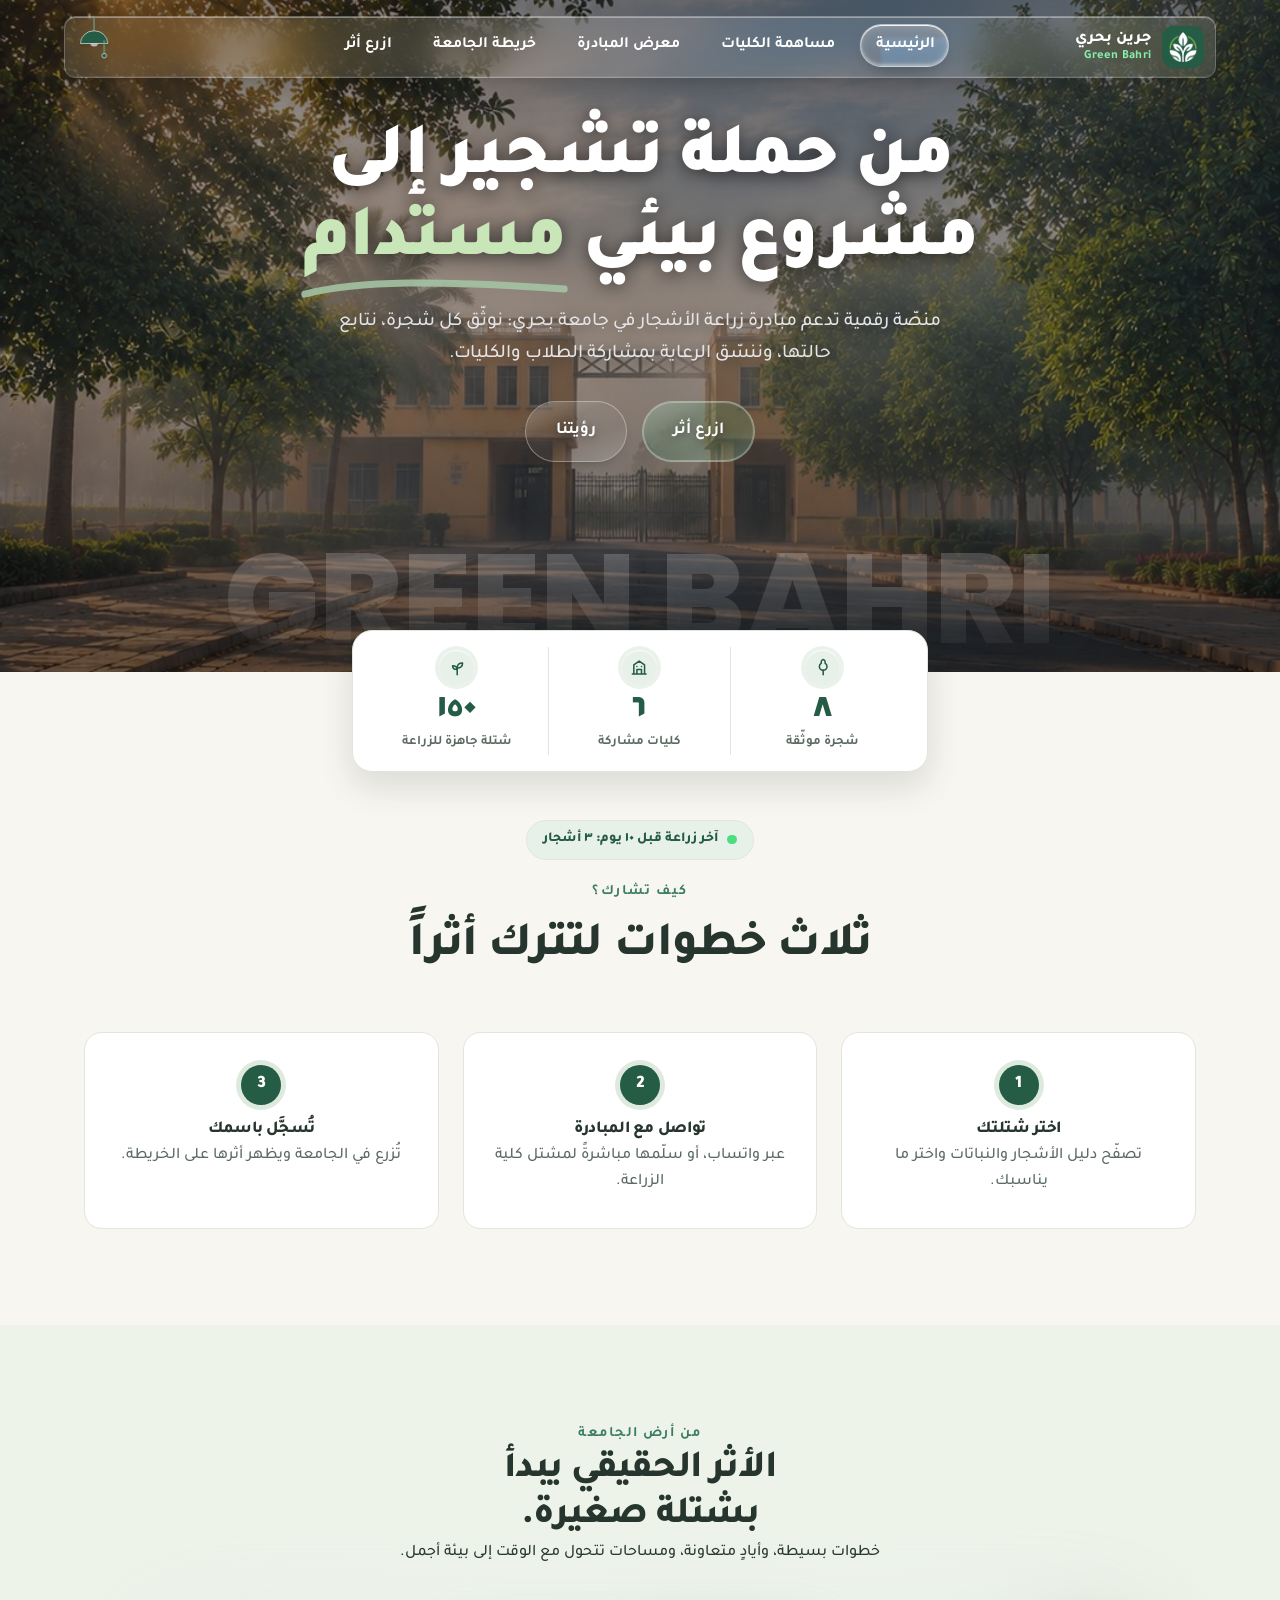
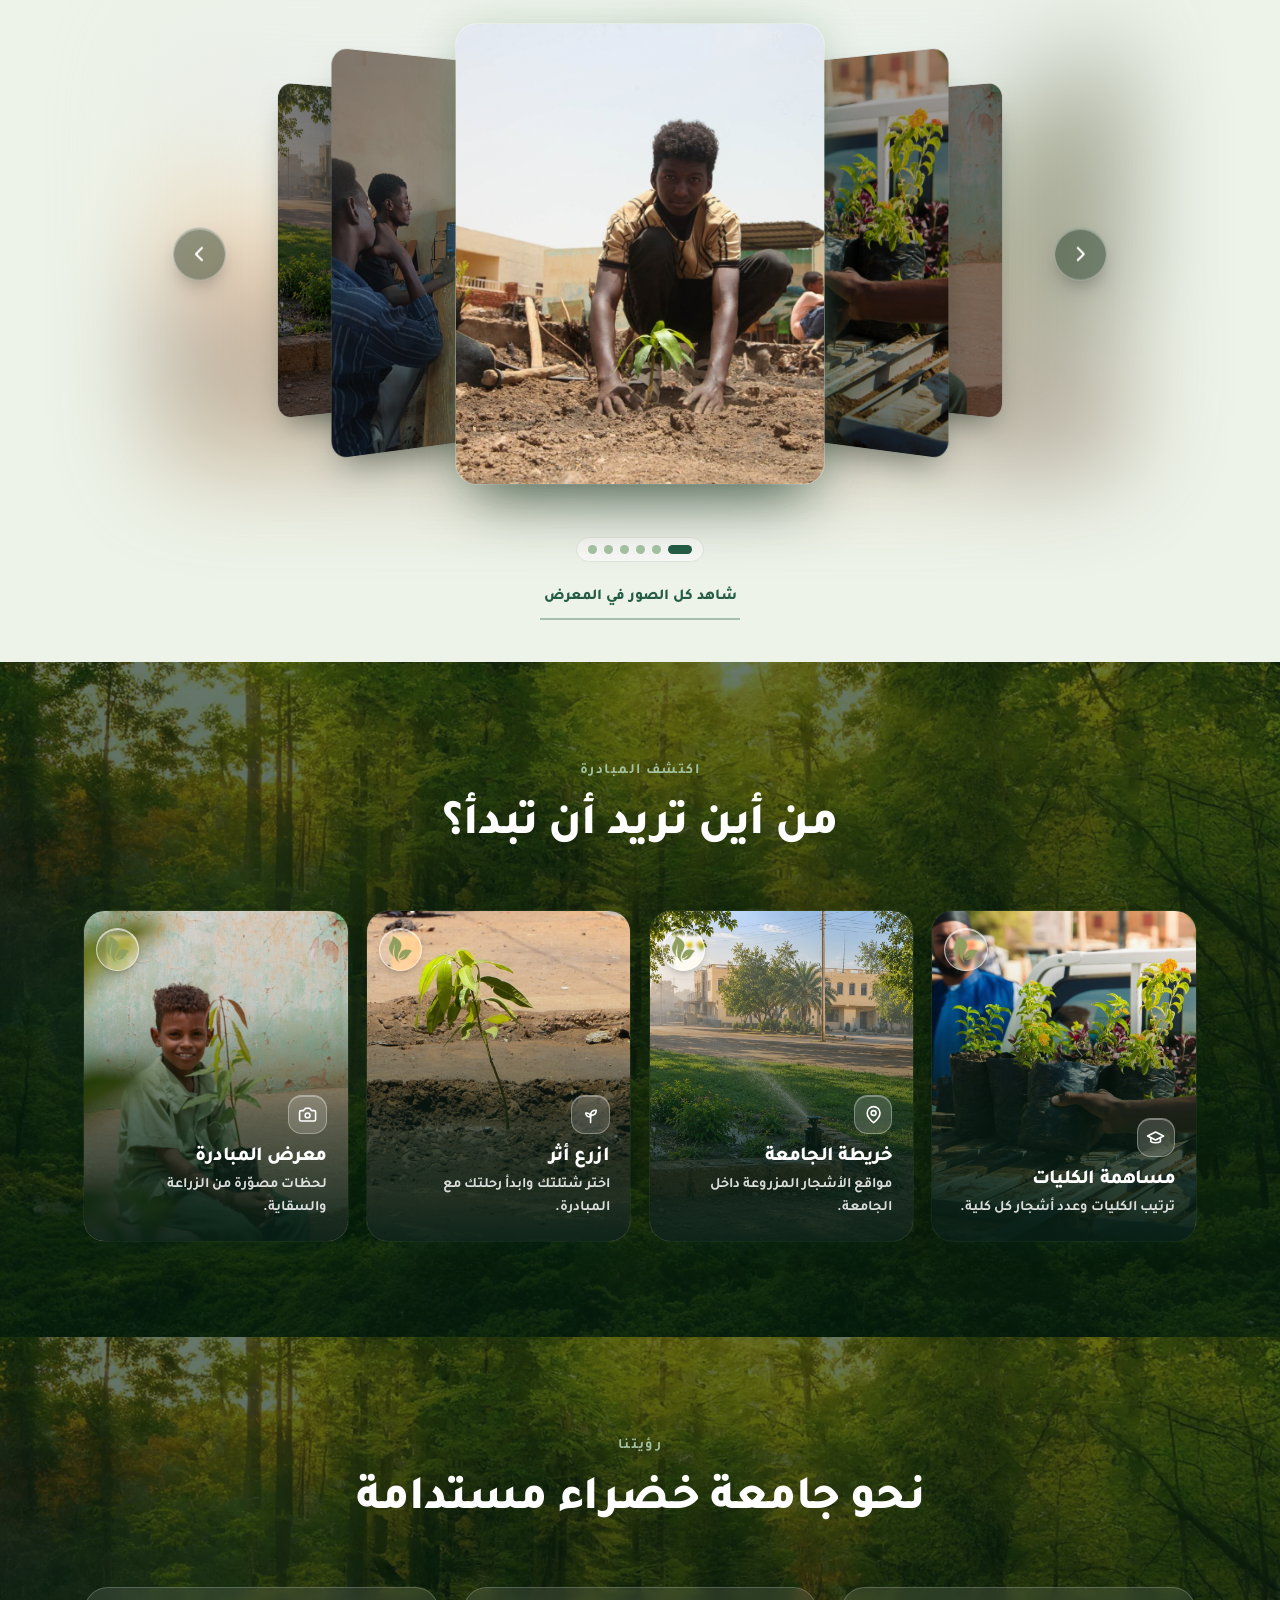
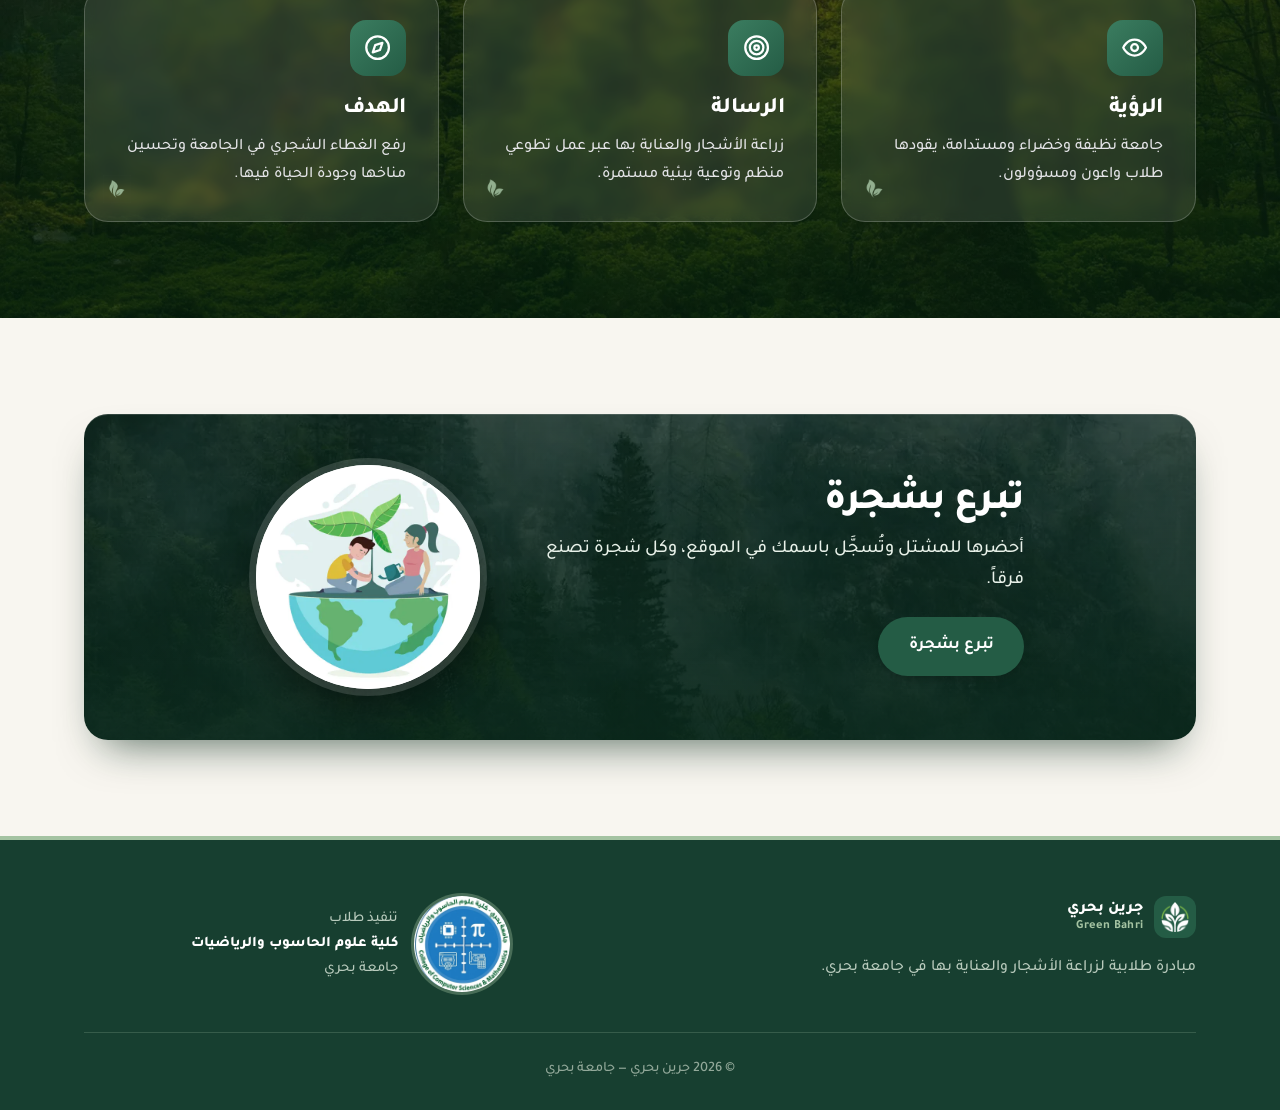
==== commit e0310565: "," ====
--- a/index.html
+++ b/index.html
@@ -11,10 +11,10 @@
   <link rel="icon" type="image/png" href="assets/favicon.png">
   <link rel="preload" as="image" href="assets/hero.jpg" fetchpriority="high">
   <link rel="stylesheet" href="css/style.css?v=6">
-  <link rel="stylesheet" href="css/home.css?v=4">
+  <link rel="stylesheet" href="css/home.css?v=9">
   <script src="js/main.js?v=2" defer></script>
   <script src="js/data.js" defer></script>
-  <script src="js/home.js" defer></script>
+  <script src="js/home.js?v=3" defer></script>
 </head>
 <body class="has-hero">
   <div id="site-header"></div>
@@ -22,7 +22,7 @@
     <section id="home" class="hero">
       <div class="hero-content">
         <div class="hero-card">
-          <h1>من حملة تشجير إلى مشروع بيئي <em class="hl">ومستدام</em></h1>
+          <h1>من حملة تشجير إلى مشروع بيئي <em class="hl">مستدام</em></h1>
           <p>منصّة رقمية تدعم مبادرة زراعة الأشجار في جامعة بحري: نوثّق كل شجرة، نتابع حالتها، وننسّق الرعاية بمشاركة الطلاب والكليات.</p>
           <div class="hero-actions">
             <a class="btn btn-white liquid-glass" data-liquid href="trees.html">ازرع أثر</a>
--- a/css/home.css
+++ b/css/home.css
@@ -511,3 +511,15 @@
 .hero-actions .btn-ghost.liquid-glass { background: rgba(255,255,255,.04); }
 .hero-actions .btn-ghost.liquid-glass:hover { background: rgba(255,255,255,.2); }
 .tile-arrow.liquid-glass { background: rgba(255,255,255,.12); border-color: rgba(255,255,255,.6); }
+
+/* ---------- اللابتوب: كلمة GREEN BAHRI بنفس شكل التلفون (نفس اللون والشفافية)، بس بحجم أصغر ----------
+   حجم الخط يحسبه home.js (سقف ارتفاعها 14% من ارتفاع الشاشة). */
+@media (min-width: 900px) {
+  .hero-giant { opacity: .55; line-height: .85; }
+  /* بطاقة الأرقام أصغر في اللابتوب */
+  .stats-grid { max-width: 36rem; padding: 1rem .8rem; }
+  .stat b { font-size: 2.1rem; }
+  .stat span { font-size: .82rem; }
+  .stat-ico { width: 2.2rem; height: 2.2rem; }
+  .stat-ico svg { width: 1.15rem; height: 1.15rem; }
+}
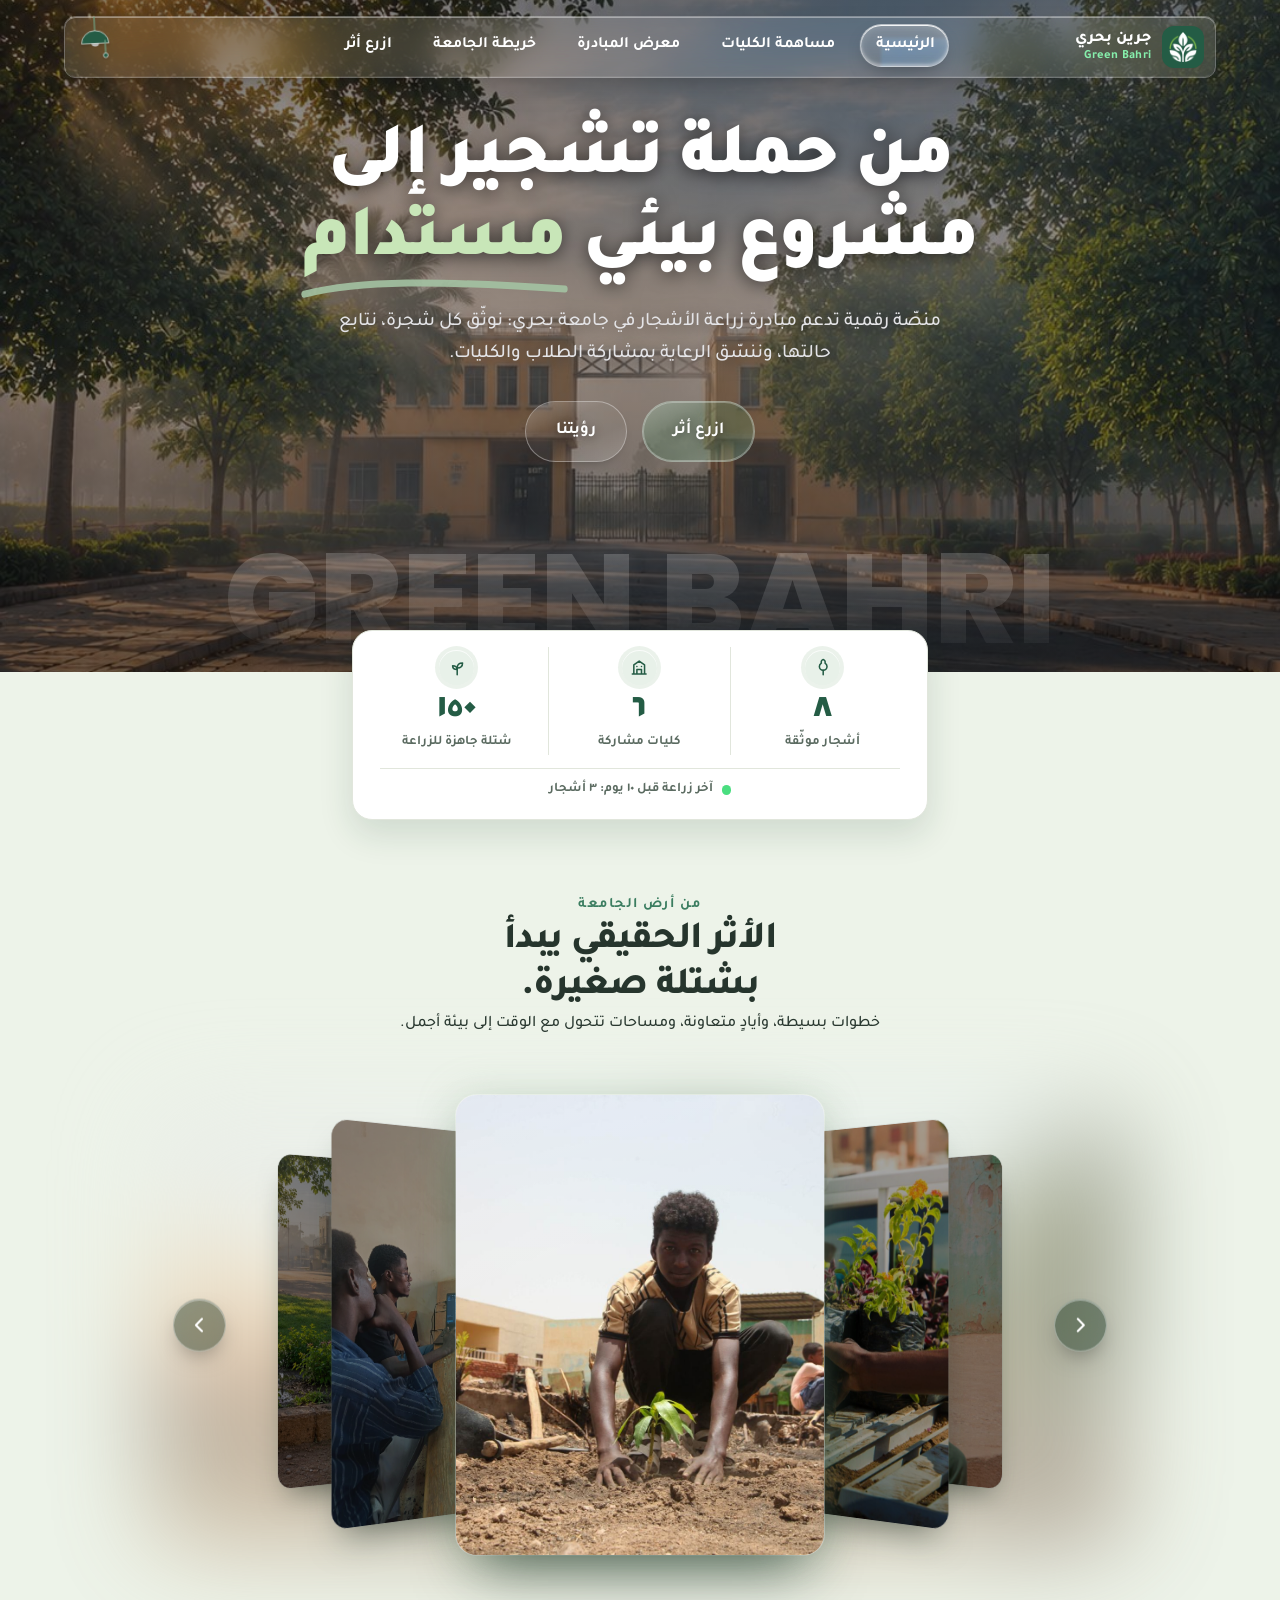
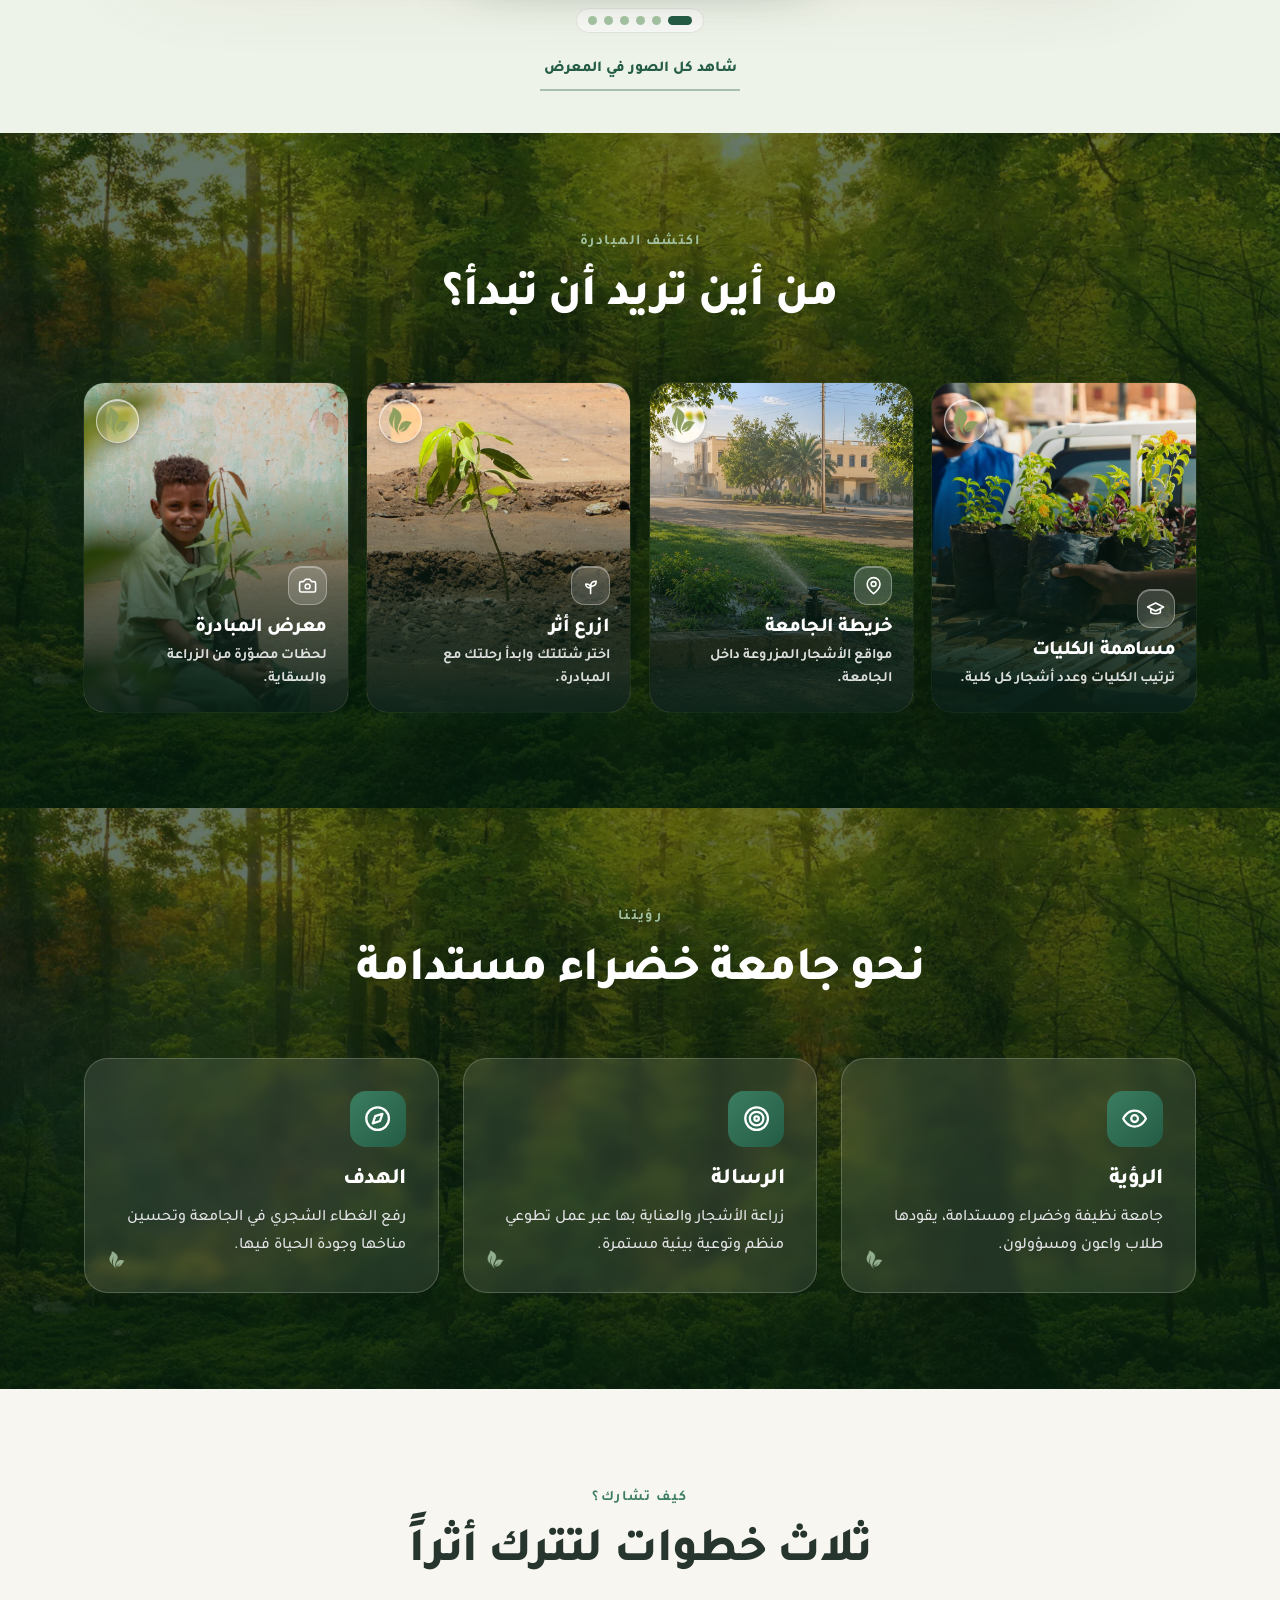
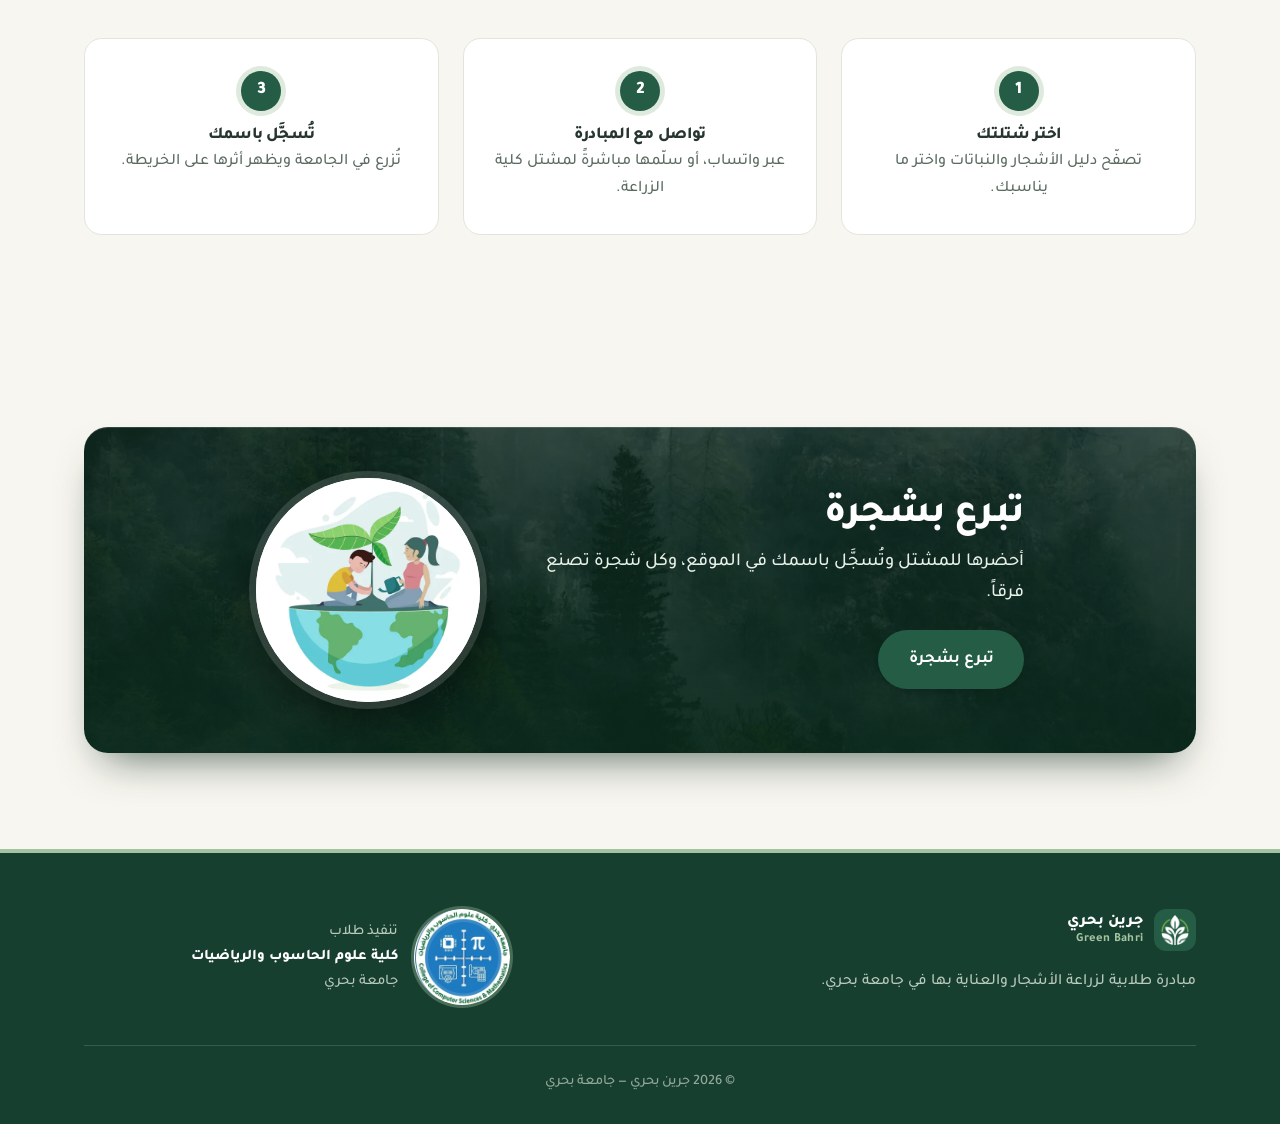
==== commit 5bfeca95: "," ====
--- a/index.html
+++ b/index.html
@@ -11,10 +11,10 @@
   <link rel="icon" type="image/png" href="assets/favicon.png">
   <link rel="preload" as="image" href="assets/hero.jpg" fetchpriority="high">
   <link rel="stylesheet" href="css/style.css?v=6">
-  <link rel="stylesheet" href="css/home.css?v=9">
+  <link rel="stylesheet" href="css/home.css?v=13">
   <script src="js/main.js?v=2" defer></script>
   <script src="js/data.js" defer></script>
-  <script src="js/home.js?v=3" defer></script>
+  <script src="js/home.js?v=4" defer></script>
 </head>
 <body class="has-hero">
   <div id="site-header"></div>
@@ -37,29 +37,13 @@
     <section class="stats" aria-label="أرقام المبادرة">
       <div class="container">
         <div class="stats-grid reveal">
-          <div class="stat"><i class="stat-ico" aria-hidden="true"><svg viewBox="0 0 24 24" fill="none" stroke="currentColor" stroke-width="2" stroke-linecap="round" stroke-linejoin="round"><path d="M12 22v-6"/><path d="M12 16a5 5 0 0 0 5-5c0-2-1.2-3.4-2.6-4.4A3.5 3.5 0 0 0 12 2a3.5 3.5 0 0 0-2.4 4.6C8.2 7.6 7 9 7 11a5 5 0 0 0 5 5Z"/></svg></i><b data-stat="trees">0</b><span>شجرة موثّقة</span></div>
-          <div class="stat"><i class="stat-ico" aria-hidden="true"><svg viewBox="0 0 24 24" fill="none" stroke="currentColor" stroke-width="2" stroke-linecap="round" stroke-linejoin="round"><path d="M3 21h18M5 21V9l7-5 7 5v12M9 21v-6h6v6M9 11h.01M15 11h.01"/></svg></i><b data-stat="colleges">0</b><span>كليات مشاركة</span></div>
-          <div class="stat"><i class="stat-ico" aria-hidden="true"><svg viewBox="0 0 24 24" fill="none" stroke="currentColor" stroke-width="2" stroke-linecap="round" stroke-linejoin="round"><path d="M12 22v-9"/><path d="M12 13c0-4 2.5-6.5 7-6.5 0 4-2.5 6.5-7 6.5Z"/><path d="M12 15c0-3-2-5-6-5 0 3 2 5 6 5Z"/></svg></i><b data-stat="seedlings">0</b><span>شتلة جاهزة للزراعة</span></div>
+          <div class="stat"><i class="stat-ico" aria-hidden="true"><svg viewBox="0 0 24 24" fill="none" stroke="currentColor" stroke-width="2" stroke-linecap="round" stroke-linejoin="round"><path d="M12 22v-6"/><path d="M12 16a5 5 0 0 0 5-5c0-2-1.2-3.4-2.6-4.4A3.5 3.5 0 0 0 12 2a3.5 3.5 0 0 0-2.4 4.6C8.2 7.6 7 9 7 11a5 5 0 0 0 5 5Z"/></svg></i><b data-stat="trees">0</b><span data-stat-label="trees">شجرة موثّقة</span></div>
+          <div class="stat"><i class="stat-ico" aria-hidden="true"><svg viewBox="0 0 24 24" fill="none" stroke="currentColor" stroke-width="2" stroke-linecap="round" stroke-linejoin="round"><path d="M3 21h18M5 21V9l7-5 7 5v12M9 21v-6h6v6M9 11h.01M15 11h.01"/></svg></i><b data-stat="colleges">0</b><span data-stat-label="colleges">كليات مشاركة</span></div>
+          <div class="stat"><i class="stat-ico" aria-hidden="true"><svg viewBox="0 0 24 24" fill="none" stroke="currentColor" stroke-width="2" stroke-linecap="round" stroke-linejoin="round"><path d="M12 22v-9"/><path d="M12 13c0-4 2.5-6.5 7-6.5 0 4-2.5 6.5-7 6.5Z"/><path d="M12 15c0-3-2-5-6-5 0 3 2 5 6 5Z"/></svg></i><b data-stat="seedlings">0</b><span data-stat-label="seedlings">شتلة جاهزة للزراعة</span></div>
+          <div id="today-pill" class="today-pill" hidden></div>
         </div>
-        <div id="today-pill" class="today-pill" hidden></div>
       </div>
     </section>
-
-    <!-- المرحلة 3: كيف تشارك (3 خطوات) -->
-    <section id="steps" class="section how">
-      <div class="container">
-        <div class="section-head reveal">
-          <span class="eyebrow">كيف تشارك؟</span>
-          <h2>ثلاث خطوات لتترك أثراً</h2>
-        </div>
-        <ol class="how-list">
-          <li class="how-step reveal"><span class="how-num">1</span><div><h3>اختر شتلتك</h3><p>تصفّح دليل الأشجار والنباتات واختر ما يناسبك.</p></div></li>
-          <li class="how-step reveal"><span class="how-num">2</span><div><h3>تواصل مع المبادرة</h3><p>عبر واتساب، أو سلّمها مباشرةً لمشتل كلية الزراعة.</p></div></li>
-          <li class="how-step reveal"><span class="how-num">3</span><div><h3>تُسجَّل باسمك</h3><p>تُزرع في الجامعة ويظهر أثرها على الخريطة.</p></div></li>
-        </ol>
-      </div>
-    </section>
-
 
     <section class="field-note section" aria-label="من أرض الجامعة">
       <div class="container">
@@ -81,7 +65,7 @@
       </div>
     </section>
 
-    <section id="vision" class="section vision">
+    <section id="explore" class="section vision">
       <div class="container">
         <div class="section-head reveal">
           <span class="eyebrow">اكتشف المبادرة</span>
@@ -107,6 +91,21 @@
           <div class="card reveal"><div class="card-icon"><svg viewBox="0 0 24 24" fill="none" stroke="currentColor" stroke-width="2" stroke-linecap="round" stroke-linejoin="round" aria-hidden="true"><circle cx="12" cy="12" r="10"/><circle cx="12" cy="12" r="6"/><circle cx="12" cy="12" r="2"/></svg></div><h3>الرسالة</h3><p>زراعة الأشجار والعناية بها عبر عمل تطوعي منظم وتوعية بيئية مستمرة.</p></div>
           <div class="card reveal"><div class="card-icon"><svg viewBox="0 0 24 24" fill="none" stroke="currentColor" stroke-width="2" stroke-linecap="round" stroke-linejoin="round" aria-hidden="true"><circle cx="12" cy="12" r="10"/><path d="m16.24 7.76-2.12 6.36-6.36 2.12 2.12-6.36 6.36-2.12Z"/></svg></div><h3>الهدف</h3><p>رفع الغطاء الشجري في الجامعة وتحسين مناخها وجودة الحياة فيها.</p></div>
         </div>
+      </div>
+    </section>
+
+    <!-- المرحلة 3: كيف تشارك (3 خطوات) -->
+    <section id="steps" class="section how">
+      <div class="container">
+        <div class="section-head reveal">
+          <span class="eyebrow">كيف تشارك؟</span>
+          <h2>ثلاث خطوات لتترك أثراً</h2>
+        </div>
+        <ol class="how-list">
+          <li class="how-step reveal"><span class="how-num">1</span><div><h3>اختر شتلتك</h3><p>تصفّح دليل الأشجار والنباتات واختر ما يناسبك.</p></div></li>
+          <li class="how-step reveal"><span class="how-num">2</span><div><h3>تواصل مع المبادرة</h3><p>عبر واتساب، أو سلّمها مباشرةً لمشتل كلية الزراعة.</p></div></li>
+          <li class="how-step reveal"><span class="how-num">3</span><div><h3>تُسجَّل باسمك</h3><p>تُزرع في الجامعة ويظهر أثرها على الخريطة.</p></div></li>
+        </ol>
       </div>
     </section>
 
--- a/css/home.css
+++ b/css/home.css
@@ -273,12 +273,10 @@
   backdrop-filter: none; -webkit-backdrop-filter: none; font-size: .86rem;
 }
 [data-theme="dark"] .stats .today-pill { background: rgba(164,195,162,.12); color: var(--color-natural); }
-#steps.section { padding-top: .45rem; }
 @media (min-width: 900px) {
   .stats { margin-top: -2.6rem; }
   .stats-grid { max-width: 46rem; margin-inline: auto; padding: 1.5rem 1rem; }
   .stats .today-pill { margin-top: 3rem; }
-  #steps.section { padding-top: 1.2rem; }
   .stat b { font-size: 2.8rem; }
   .stat span { font-size: .95rem; }
 }
@@ -523,3 +521,24 @@
   .stat-ico { width: 2.2rem; height: 2.2rem; }
   .stat-ico svg { width: 1.15rem; height: 1.15rem; }
 }
+
+/* ---------- «آخر زراعة» داخل بطاقة الأرقام ---------- */
+/* البطاقة تتداخل مع آخر الهيرو (--ov مقدار التداخل). الجزء اللي فوق حافة الهيرو شفاف (يظهر الهيرو)،
+   وتحت الحافة طوالي أخضر «من أرض الجامعة» الفاتح، فمافي أخضر غامق ولا أبيض بينهم. */
+.stats {
+  --ov: 1.6rem; --band: #edf3e9;
+  margin-top: calc(var(--ov) * -1); margin-bottom: 0; padding: 0;
+  background: linear-gradient(to bottom, transparent var(--ov), var(--band) var(--ov));
+}
+[data-theme="dark"] .stats { --band: #102219; }
+@media (min-width: 900px) { .stats { --ov: 2.6rem; } }
+.stats .today-pill[hidden] { display: none; }
+.stats .stats-grid .today-pill {
+  grid-column: 1 / -1; justify-self: stretch; width: auto; max-width: none;
+  justify-content: center; margin: .8rem .9rem 0; padding: .65rem 0 .1rem;
+  border: 0; border-top: 1px solid var(--line); border-radius: 0;
+  background: none; color: var(--text-soft); font-size: .82rem; font-weight: 700;
+}
+[data-theme="dark"] .stats .stats-grid .today-pill { background: none; color: var(--text-soft); }
+.field-note.section { padding-top: 3rem; }
+@media (min-width: 900px) { .field-note.section { padding-top: 4.5rem; } }
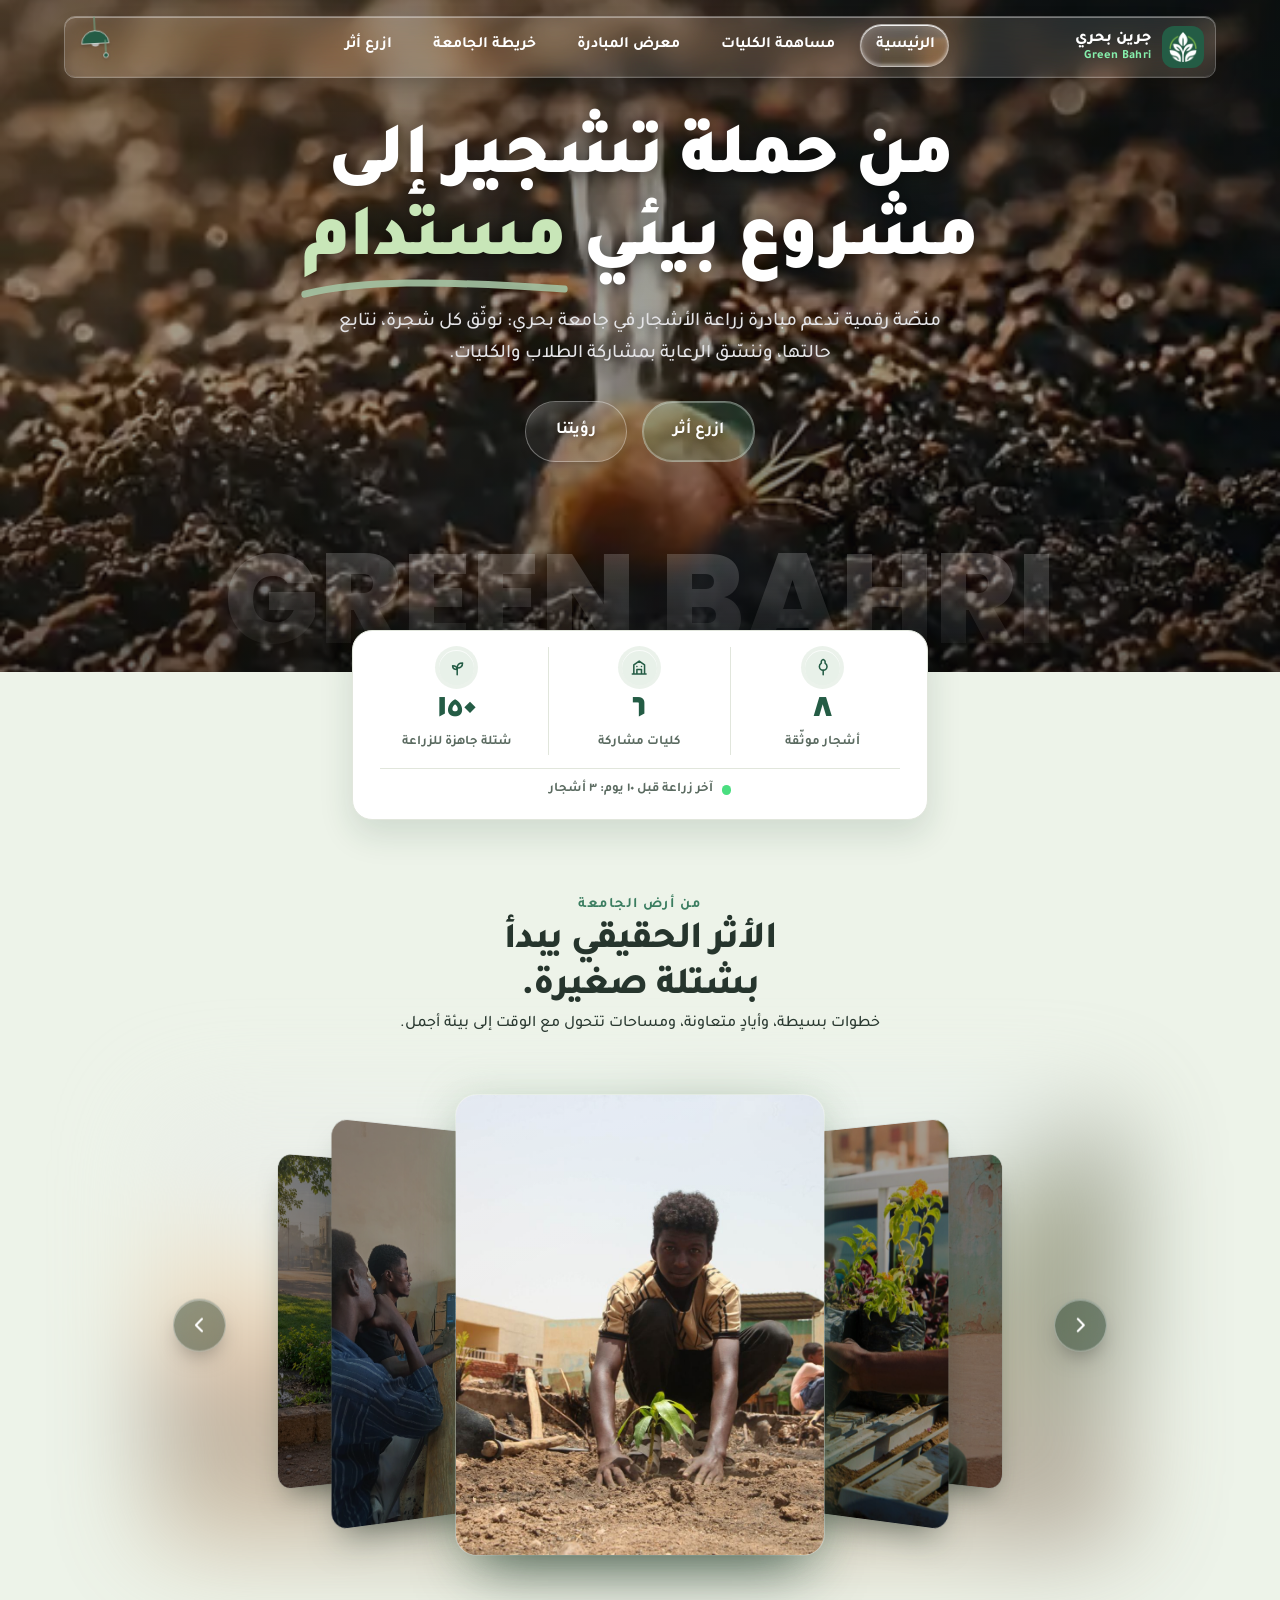
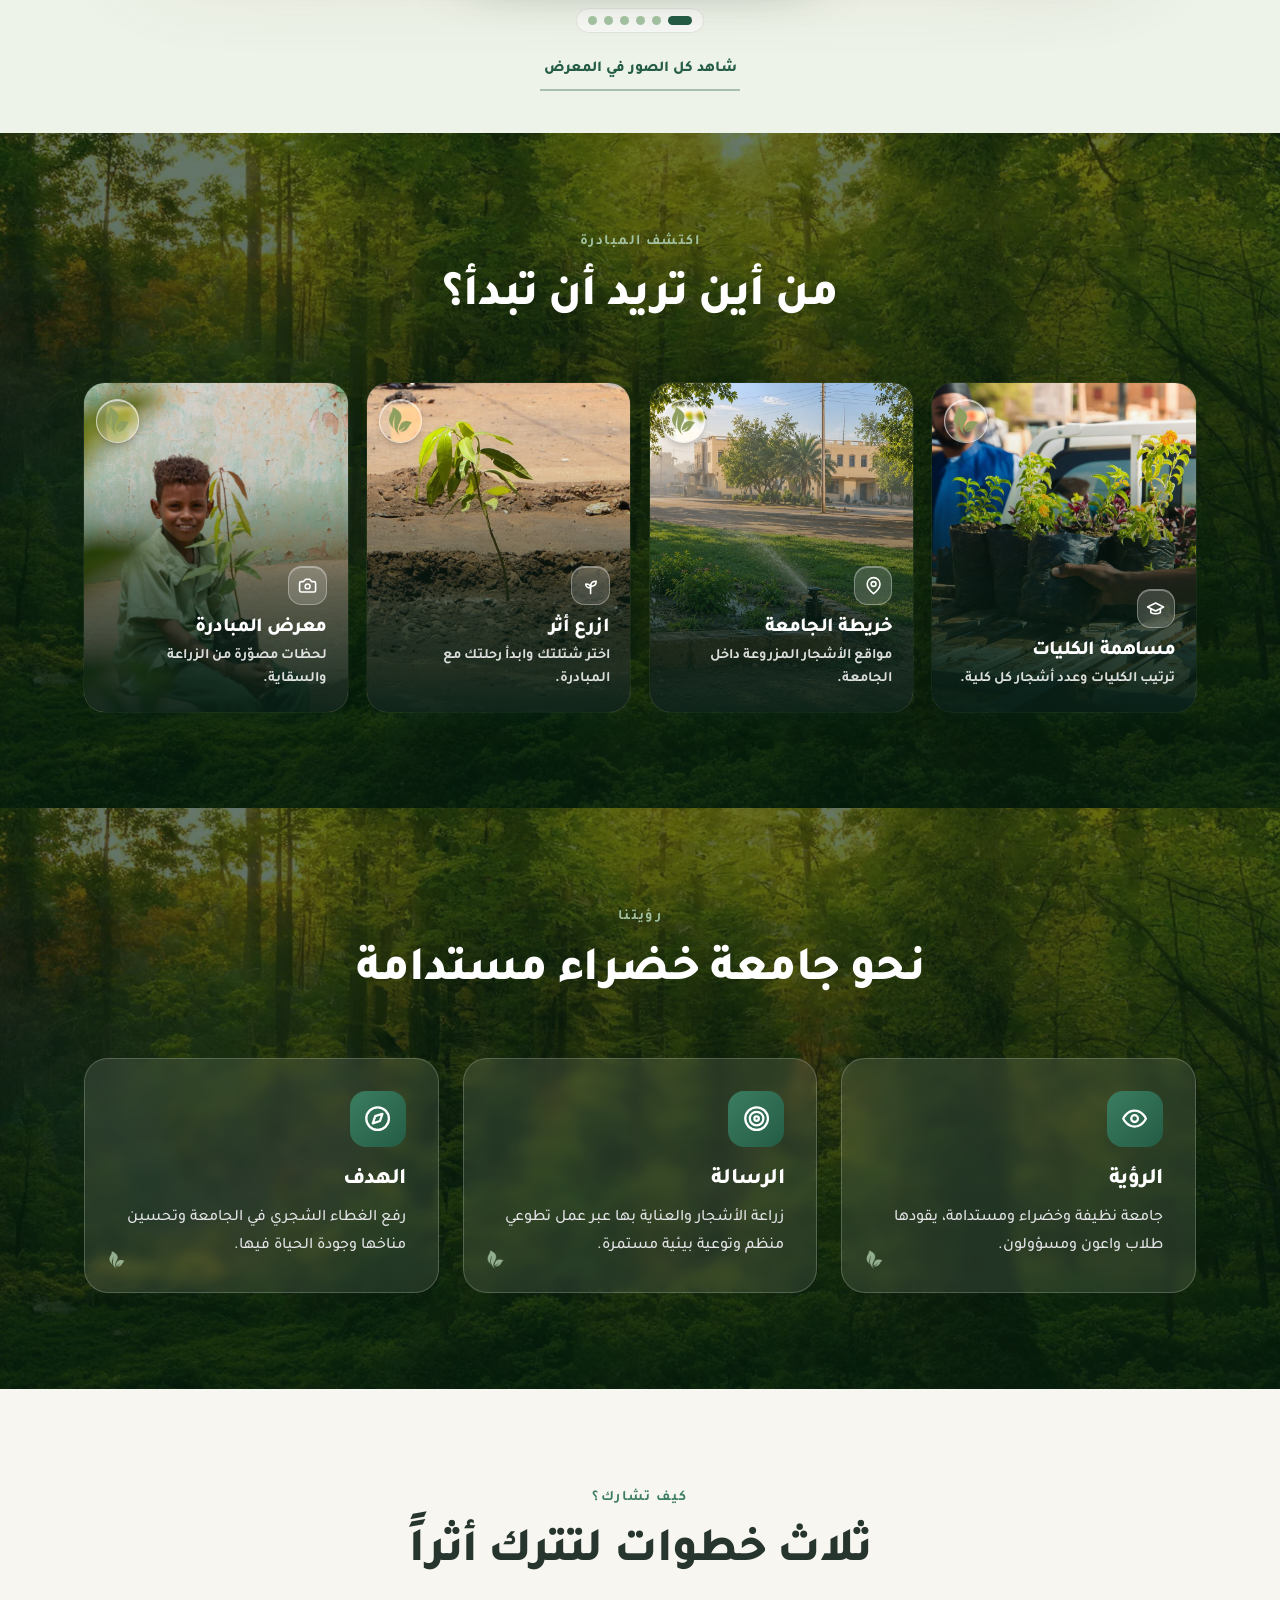
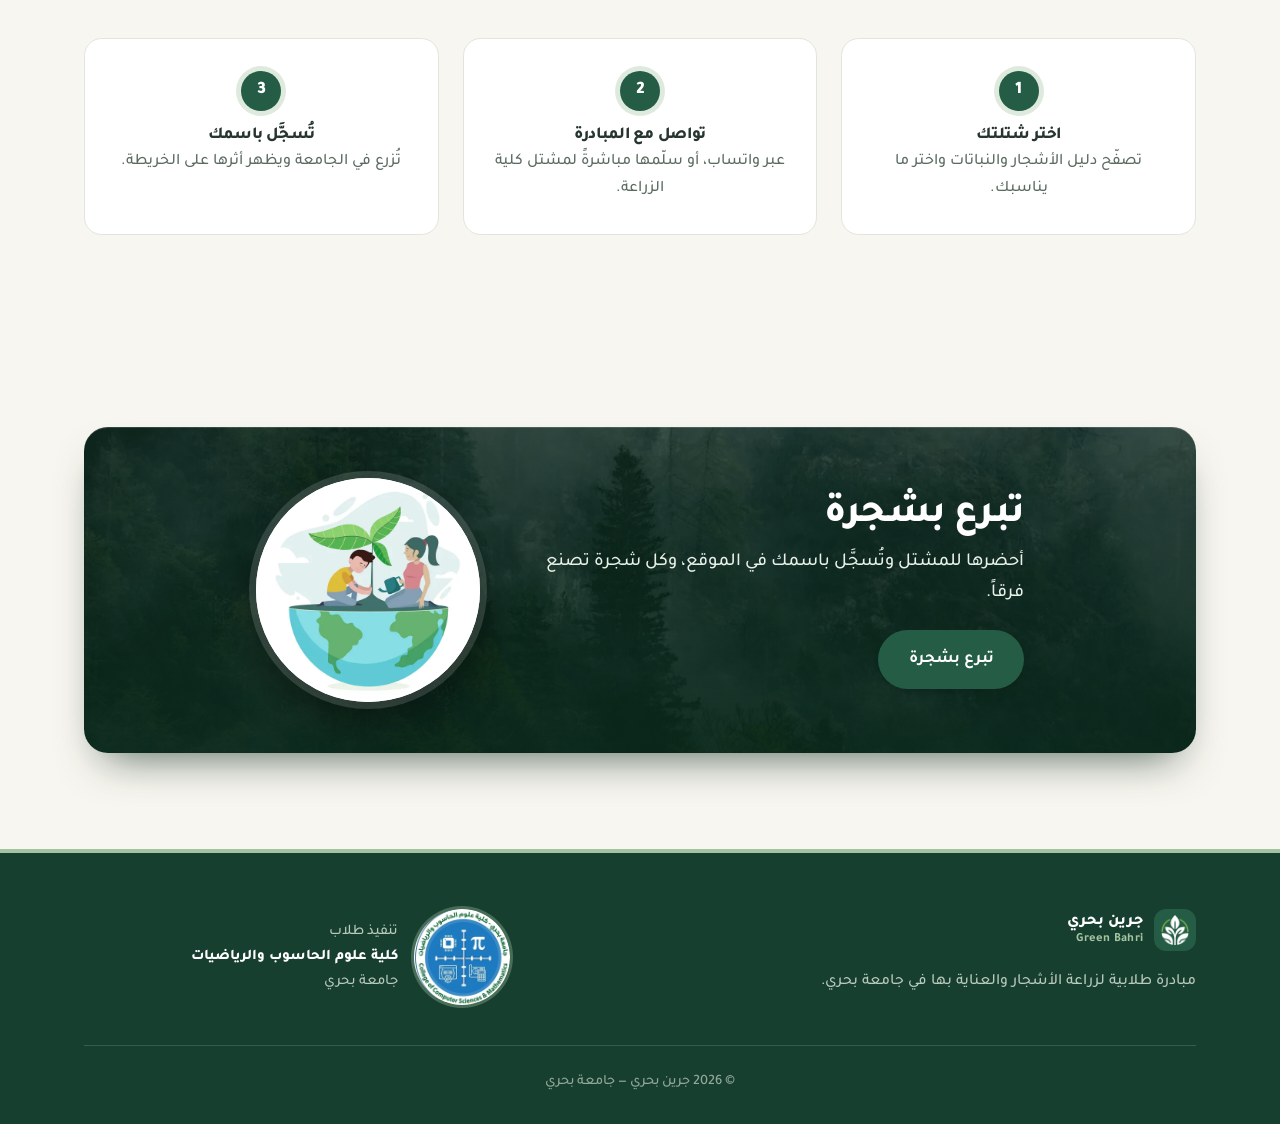
==== commit ed378ea9: "," ====
--- a/index.html
+++ b/index.html
@@ -9,17 +9,18 @@
   <link rel="preconnect" href="https://fonts.gstatic.com" crossorigin>
   <link href="https://fonts.googleapis.com/css2?family=Poppins:wght@700;800&family=Tajawal:wght@500;700;800;900&display=swap" rel="stylesheet">
   <link rel="icon" type="image/png" href="assets/favicon.png">
-  <link rel="preload" as="image" href="assets/hero.jpg" fetchpriority="high">
-  <link rel="stylesheet" href="css/style.css?v=6">
+  <link rel="preload" as="image" href="assets/hero-poster.webp" fetchpriority="high">
+  <link rel="stylesheet" href="css/style.css?v=7">
   <link rel="stylesheet" href="css/home.css?v=13">
   <script src="js/main.js?v=2" defer></script>
   <script src="js/data.js" defer></script>
-  <script src="js/home.js?v=4" defer></script>
+  <script src="js/home.js?v=5" defer></script>
 </head>
 <body class="has-hero">
   <div id="site-header"></div>
   <main>
     <section id="home" class="hero">
+      <video class="hero-video" src="assets/hero.mp4" poster="assets/hero-poster.webp" autoplay muted loop playsinline preload="auto" aria-hidden="true" tabindex="-1"></video>
       <div class="hero-content">
         <div class="hero-card">
           <h1>من حملة تشجير إلى مشروع بيئي <em class="hl">مستدام</em></h1>
--- a/css/style.css
+++ b/css/style.css
@@ -560,7 +560,7 @@
   overflow: hidden;
   color: #fff;
   /* خلفية بديلة تظهر لو الفيديو غير موجود */
-  background: url("../assets/hero.jpg") center 55% / cover no-repeat, linear-gradient(160deg, var(--green-950), #14532d 55%, var(--green-800));
+  background: url("../assets/hero-poster.webp") center 55% / cover no-repeat, linear-gradient(160deg, var(--green-950), #14532d 55%, var(--green-800));
 }
 
 .hero-video {
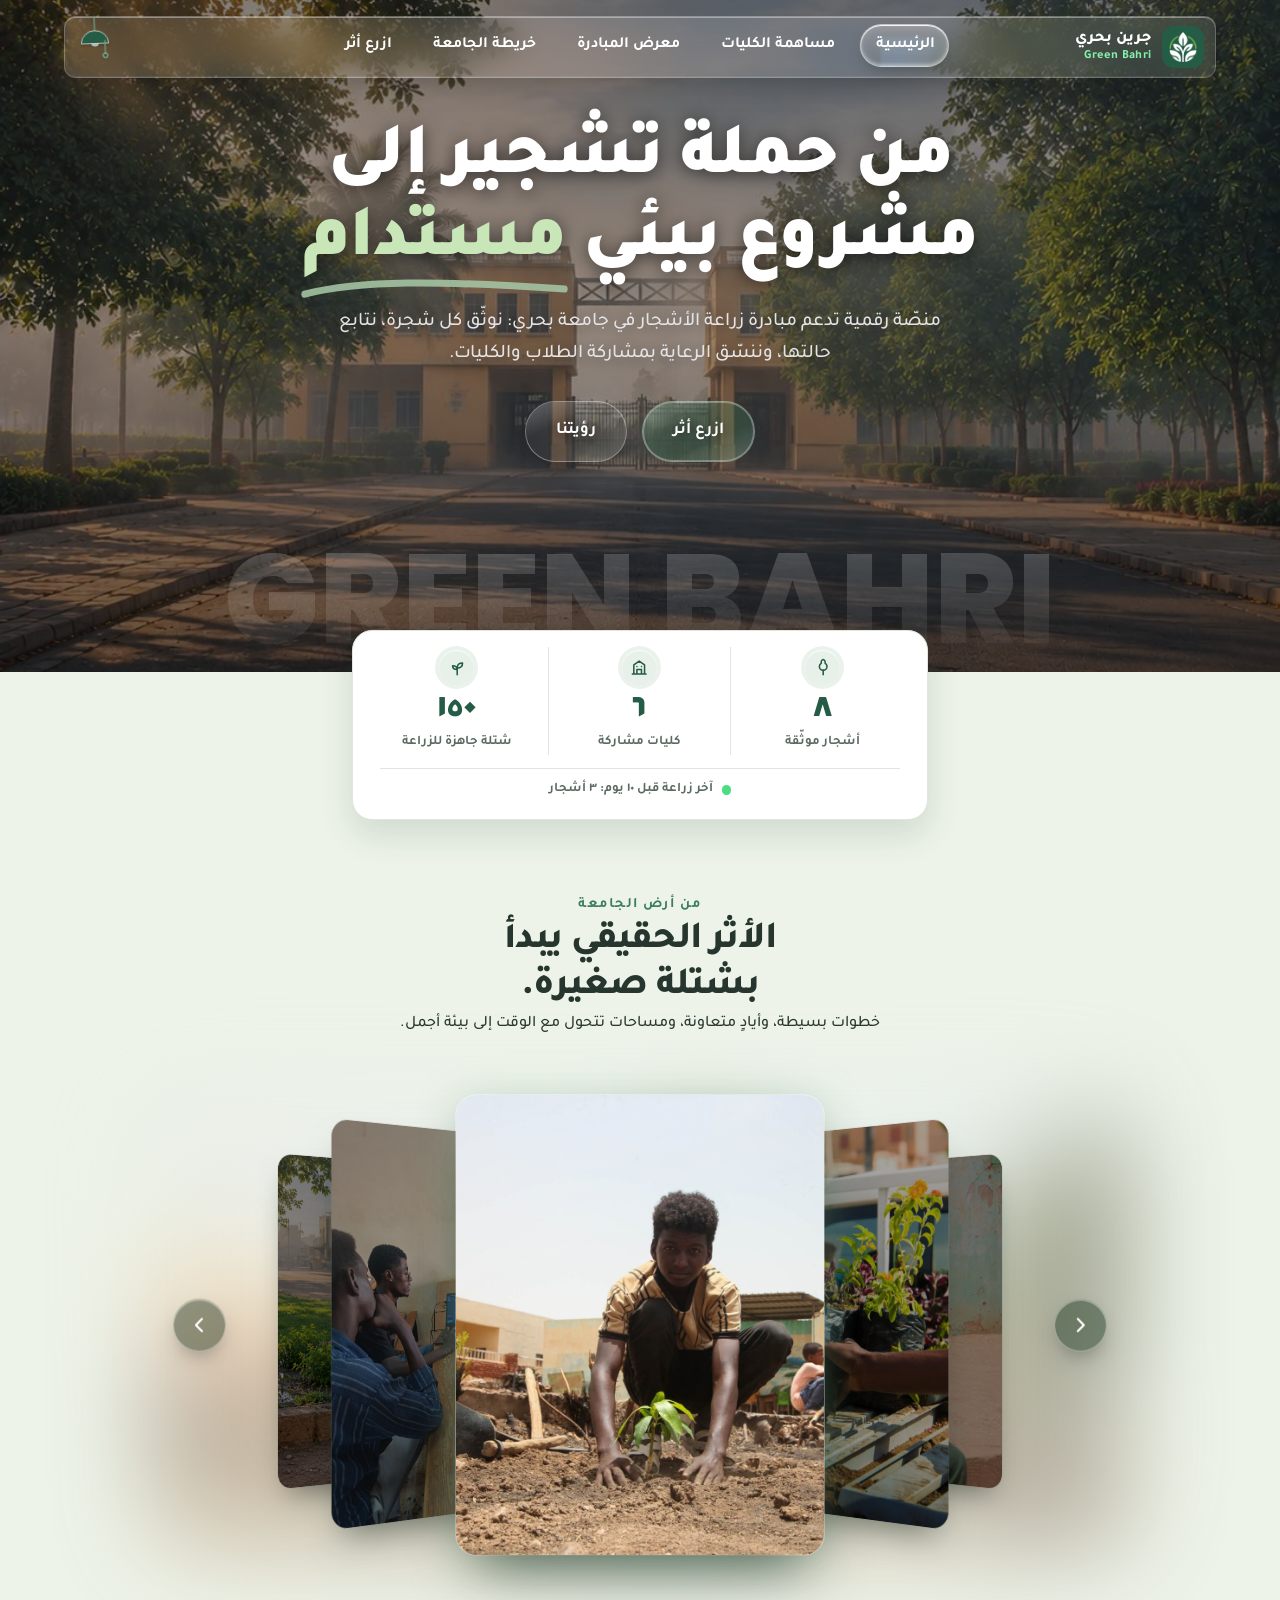
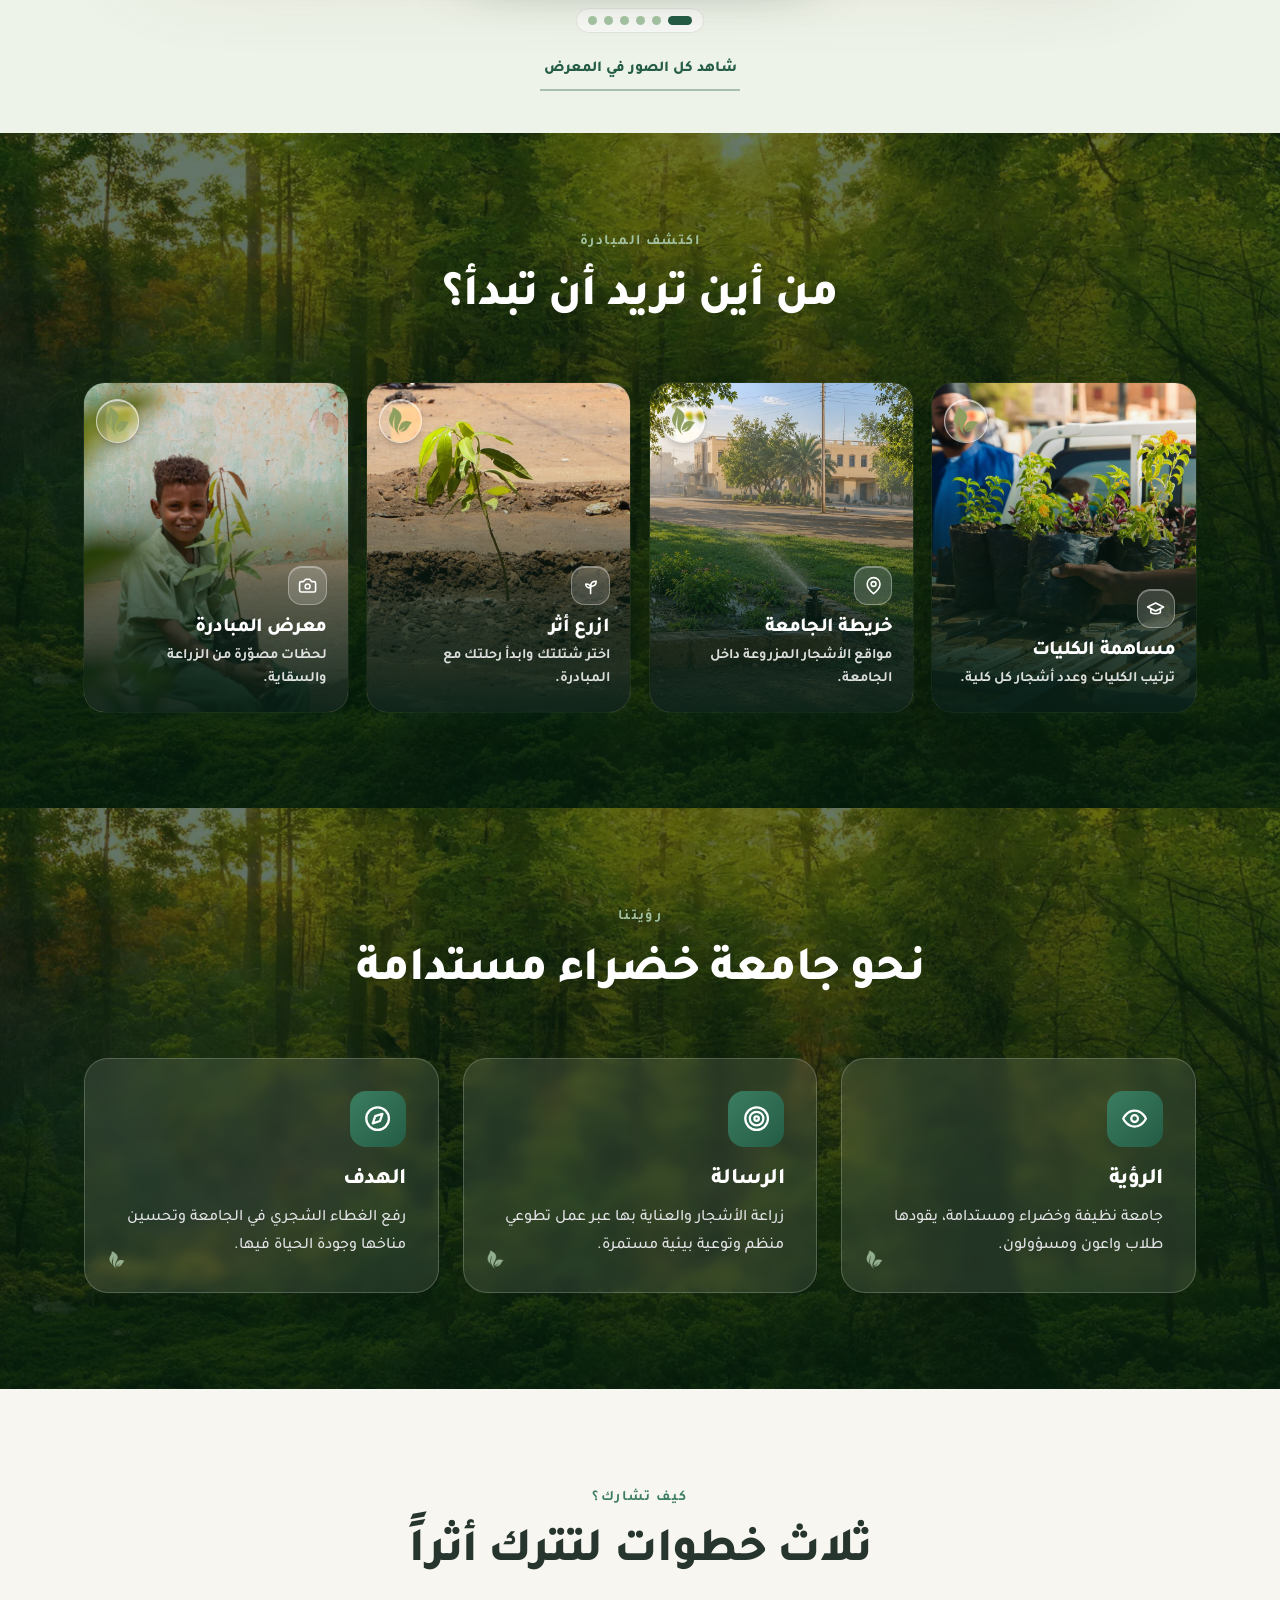
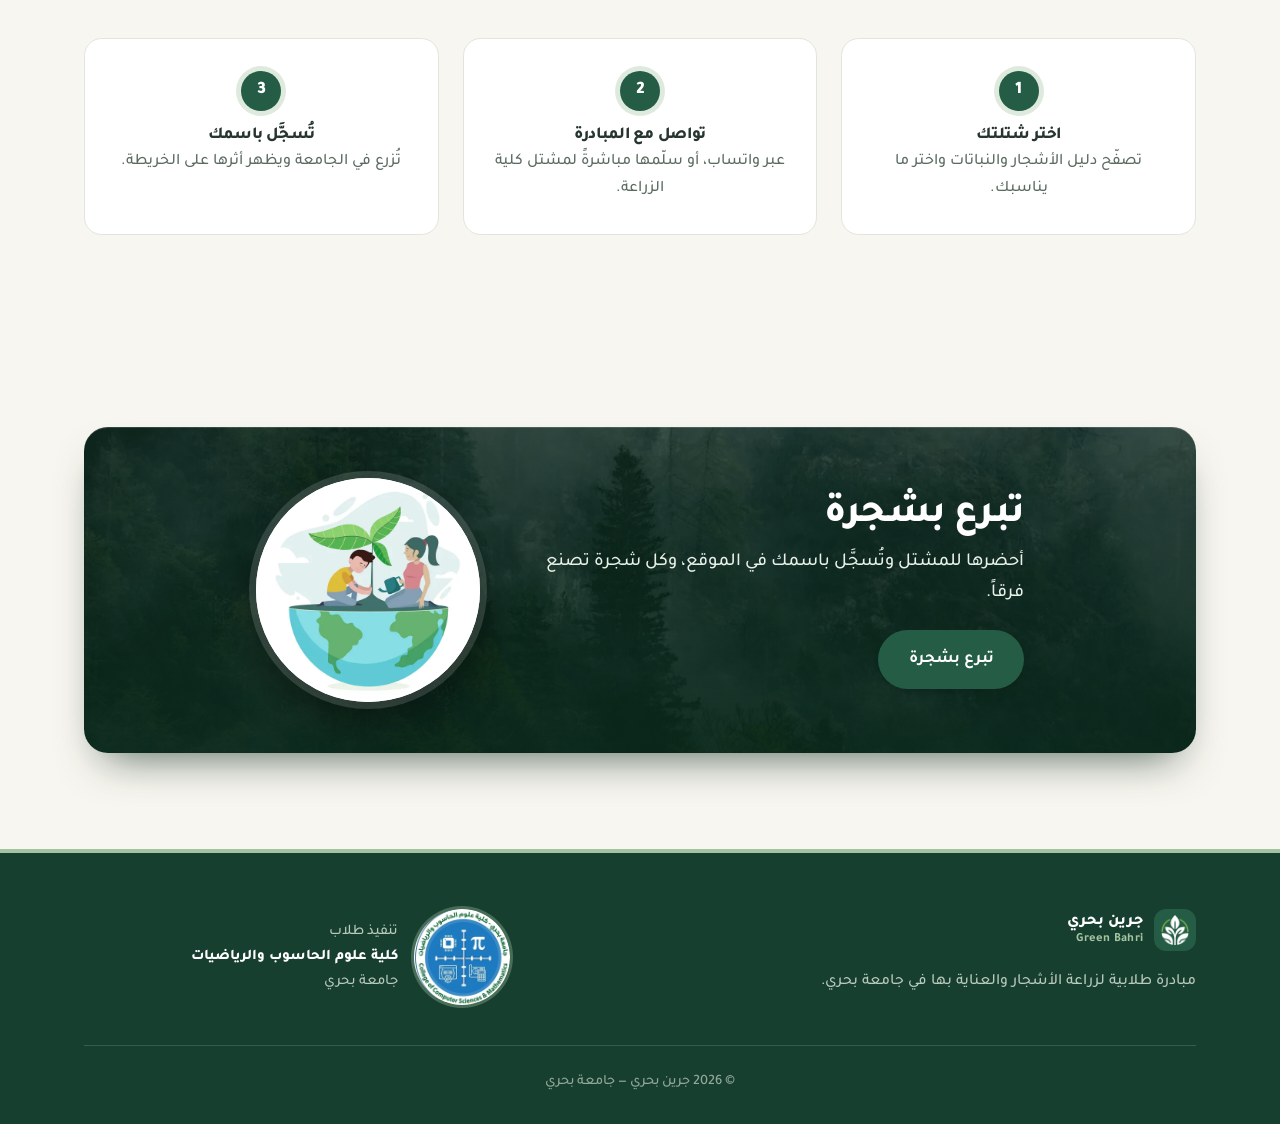
==== commit 15098cd0: "ز" ====
--- a/index.html
+++ b/index.html
@@ -9,18 +9,19 @@
   <link rel="preconnect" href="https://fonts.gstatic.com" crossorigin>
   <link href="https://fonts.googleapis.com/css2?family=Poppins:wght@700;800&family=Tajawal:wght@500;700;800;900&display=swap" rel="stylesheet">
   <link rel="icon" type="image/png" href="assets/favicon.png">
-  <link rel="preload" as="image" href="assets/hero-poster.webp" fetchpriority="high">
+  <link rel="preload" as="image" href="assets/hero-poster.webp" media="(max-width: 899px)" fetchpriority="high">
+  <link rel="preload" as="image" href="assets/hero-desktop.webp" media="(min-width: 900px)" fetchpriority="high">
   <link rel="stylesheet" href="css/style.css?v=7">
-  <link rel="stylesheet" href="css/home.css?v=13">
+  <link rel="stylesheet" href="css/home.css?v=14">
   <script src="js/main.js?v=2" defer></script>
   <script src="js/data.js" defer></script>
-  <script src="js/home.js?v=5" defer></script>
+  <script src="js/home.js?v=6" defer></script>
 </head>
 <body class="has-hero">
   <div id="site-header"></div>
   <main>
     <section id="home" class="hero">
-      <video class="hero-video" src="assets/hero.mp4" poster="assets/hero-poster.webp" autoplay muted loop playsinline preload="auto" aria-hidden="true" tabindex="-1"></video>
+      <video class="hero-video" data-src="assets/hero.mp4" poster="assets/hero-poster.webp" muted loop playsinline preload="none" aria-hidden="true" tabindex="-1"></video>
       <div class="hero-content">
         <div class="hero-card">
           <h1>من حملة تشجير إلى مشروع بيئي <em class="hl">مستدام</em></h1>
--- a/css/home.css
+++ b/css/home.css
@@ -542,3 +542,9 @@
 [data-theme="dark"] .stats .stats-grid .today-pill { background: none; color: var(--text-soft); }
 .field-note.section { padding-top: 3rem; }
 @media (min-width: 900px) { .field-note.section { padding-top: 4.5rem; } }
+
+/* ---------- خلفية الهيرو في اللابتوب: صورة عريضة بدل الفيديو العمودي ---------- */
+@media (min-width: 900px) {
+  .hero { background: url("../assets/hero-desktop.webp") center 62% / cover no-repeat, linear-gradient(160deg, var(--green-950), #14532d 55%, var(--green-800)); }
+  .hero-video { display: none; }
+}
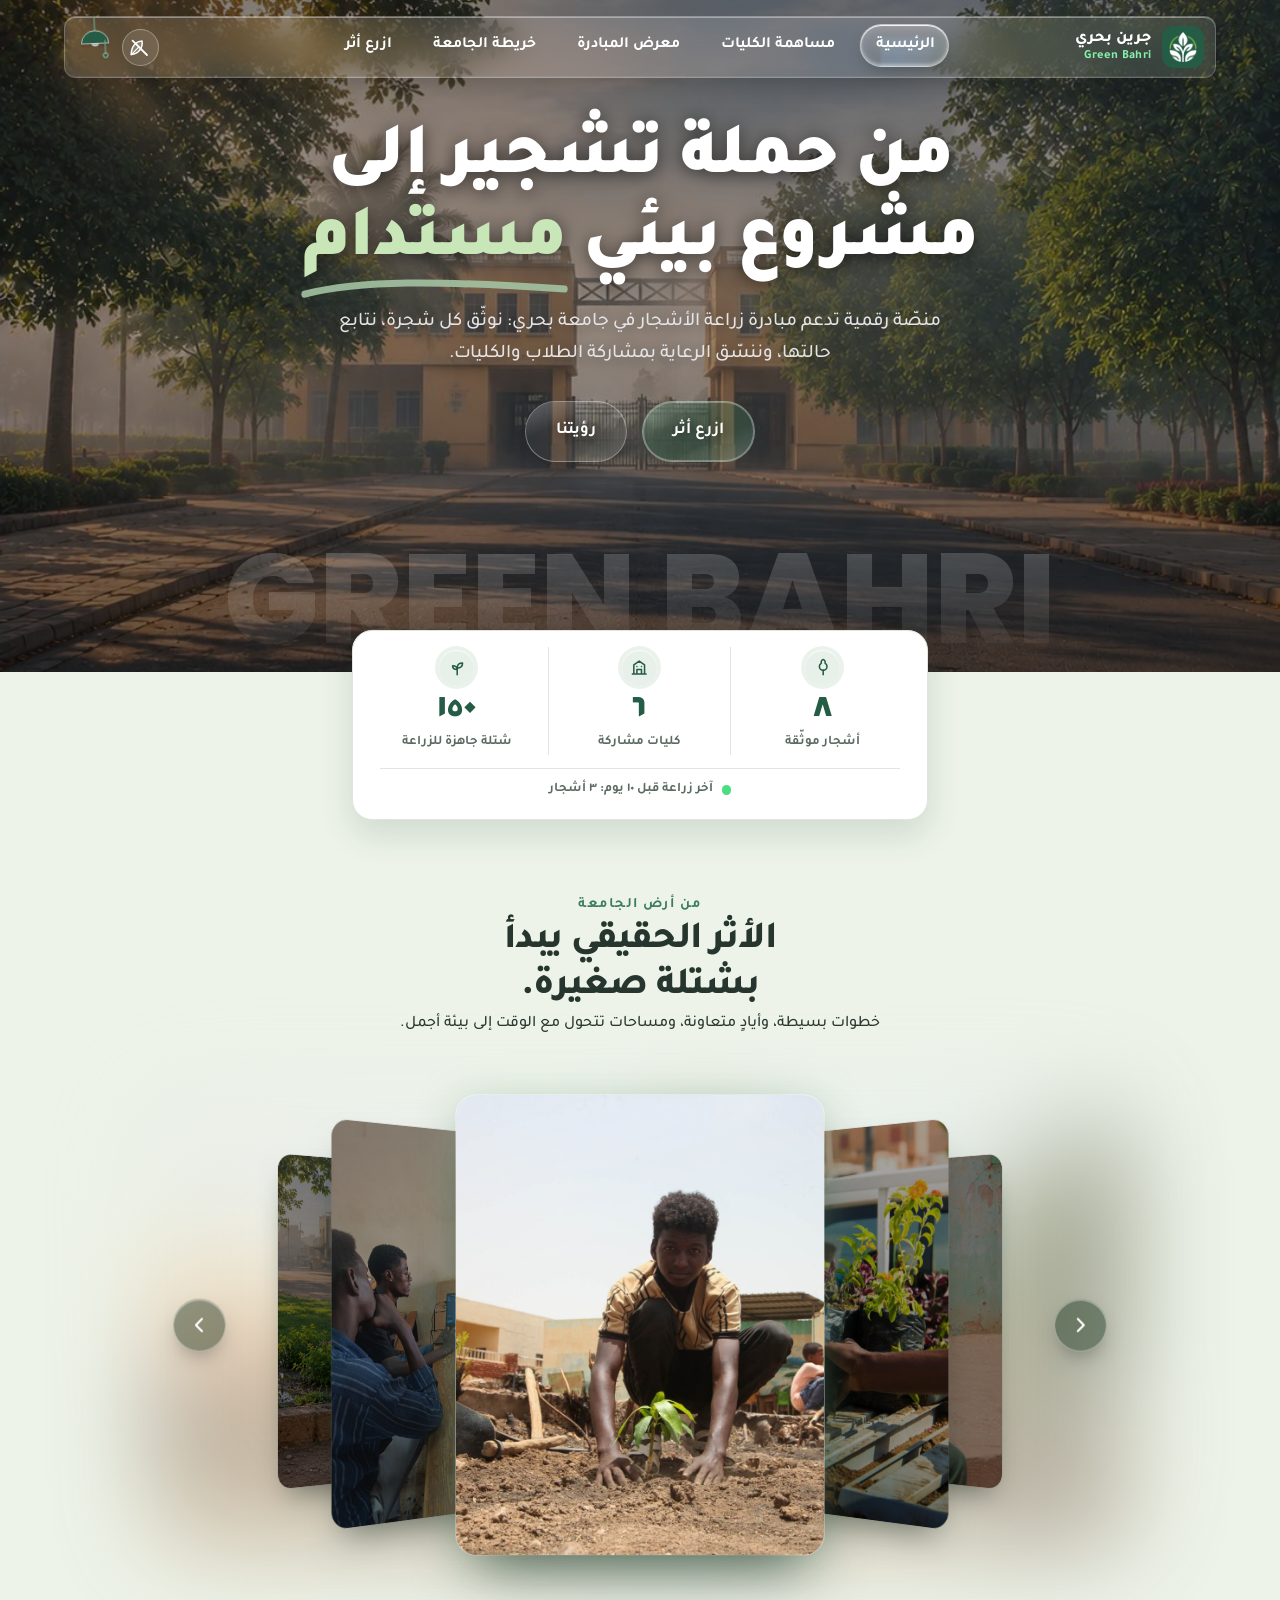
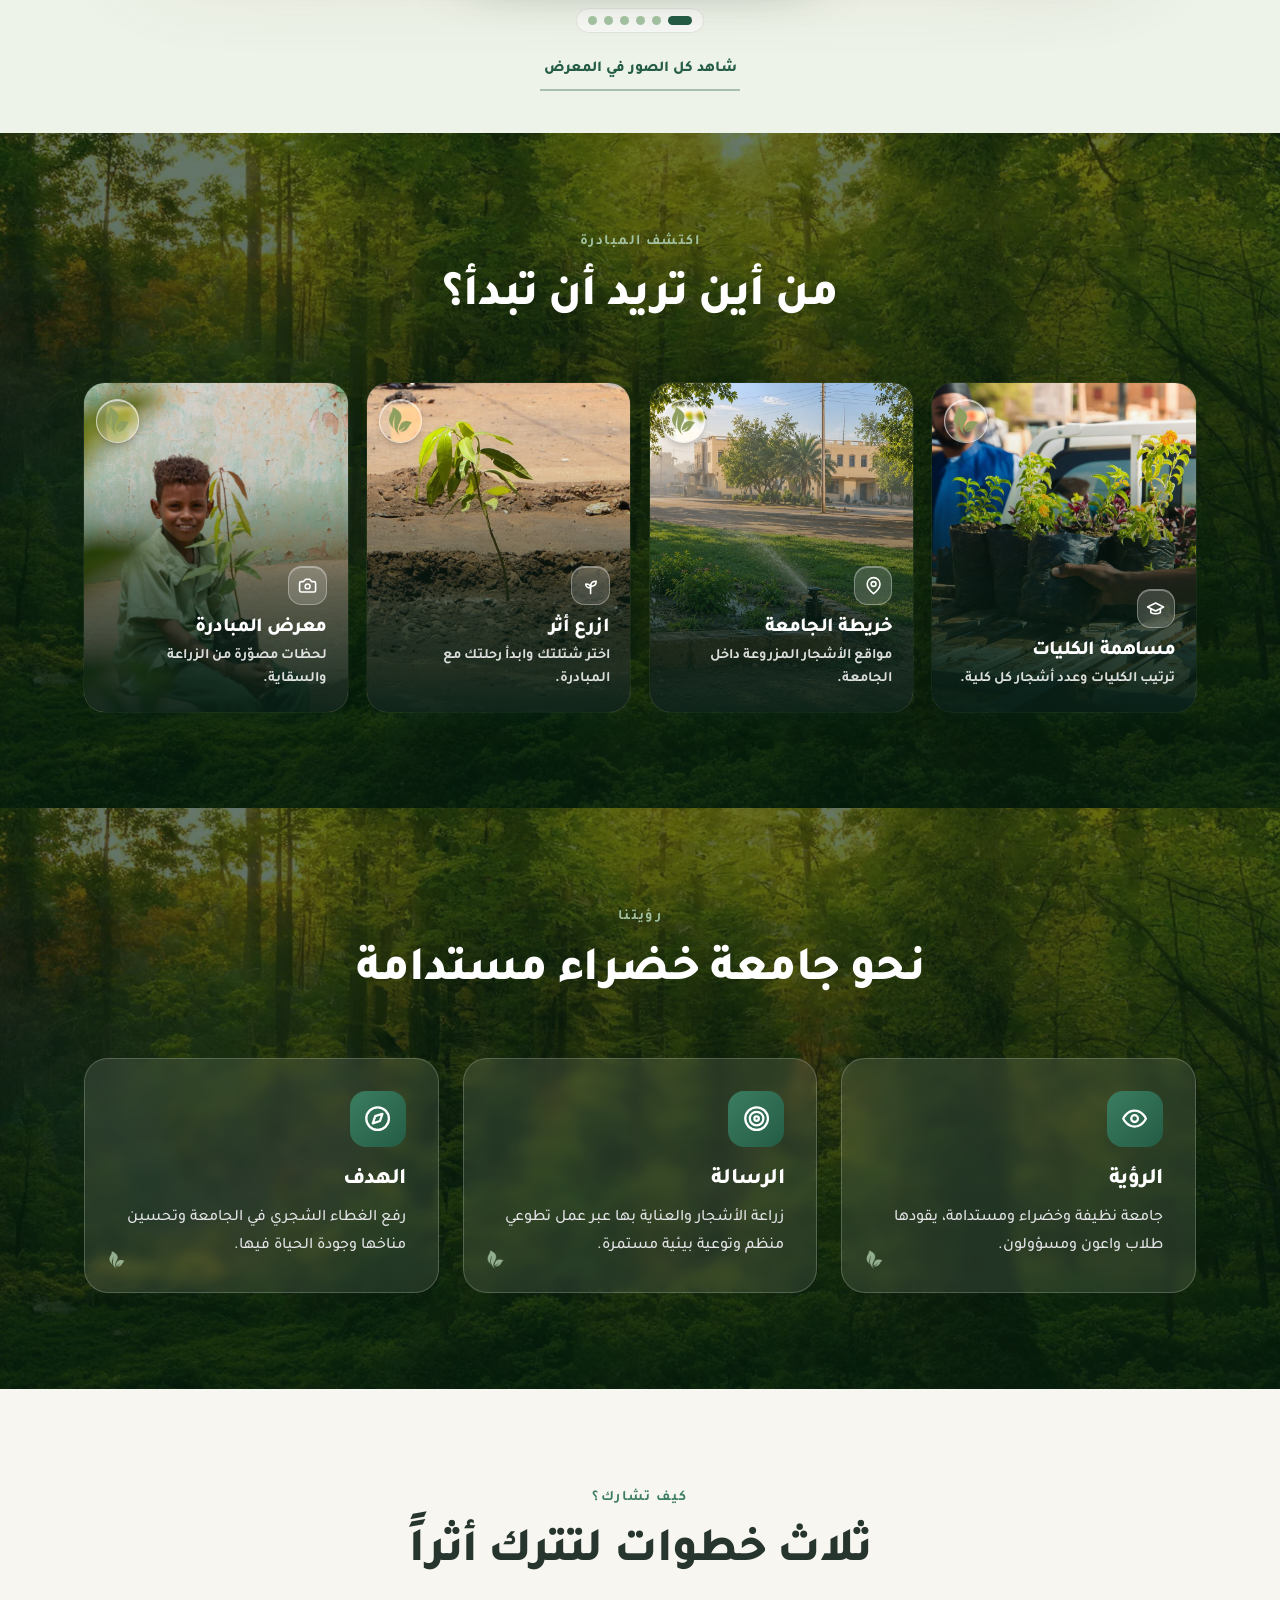
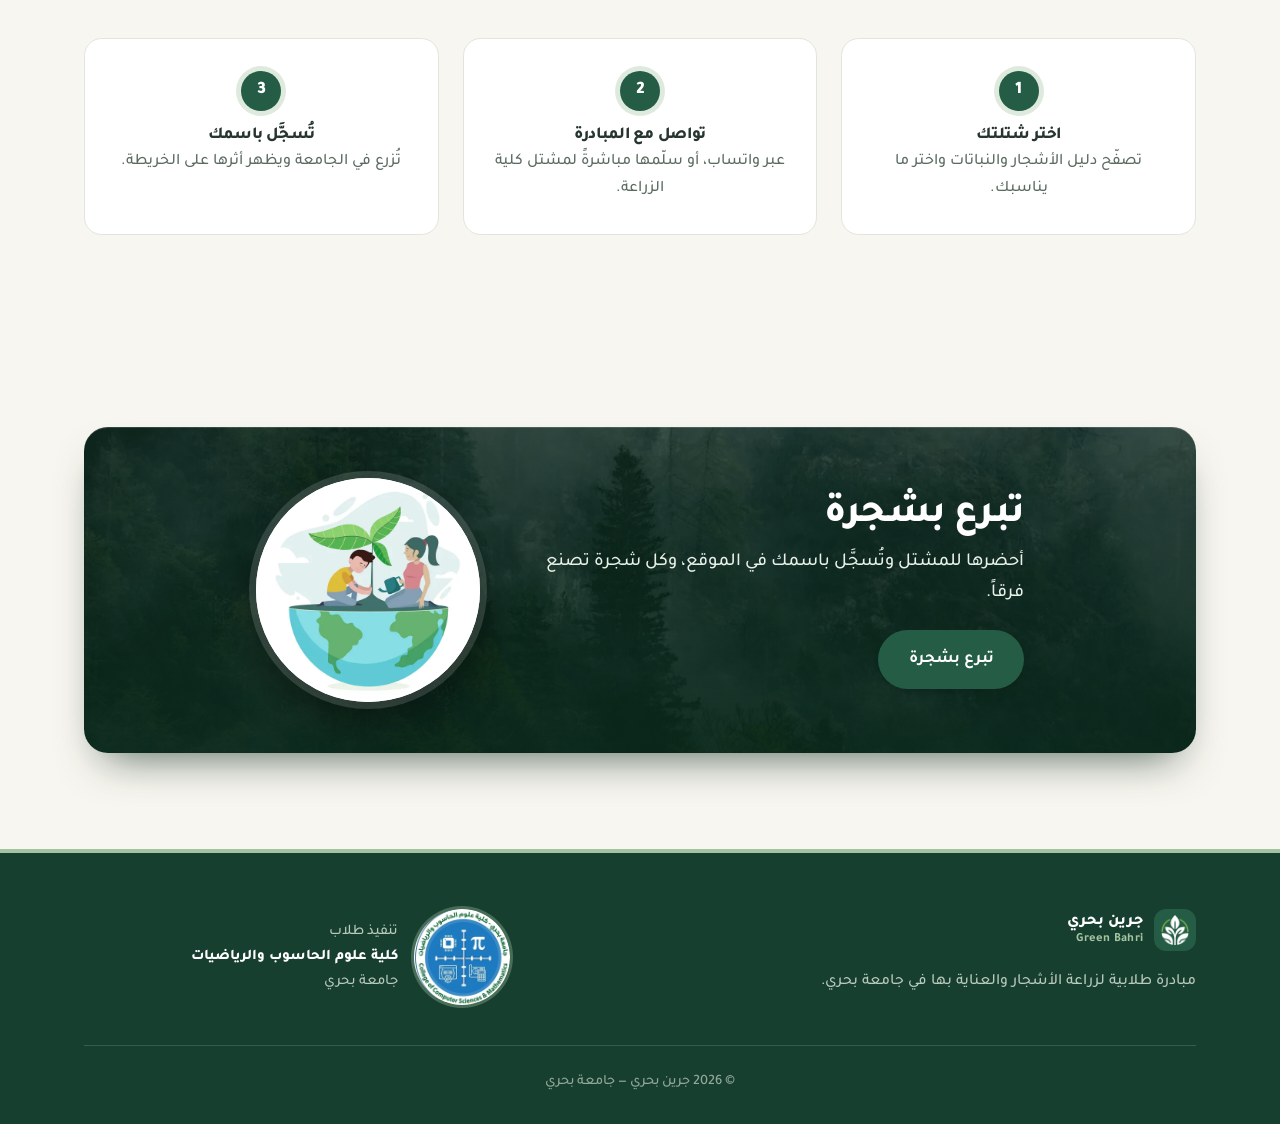
==== commit 83e0c707: "." ====
--- a/index.html
+++ b/index.html
@@ -11,9 +11,9 @@
   <link rel="icon" type="image/png" href="assets/favicon.png">
   <link rel="preload" as="image" href="assets/hero-poster.webp" media="(max-width: 899px)" fetchpriority="high">
   <link rel="preload" as="image" href="assets/hero-desktop.webp" media="(min-width: 900px)" fetchpriority="high">
-  <link rel="stylesheet" href="css/style.css?v=7">
+  <link rel="stylesheet" href="css/style.css?v=8">
   <link rel="stylesheet" href="css/home.css?v=14">
-  <script src="js/main.js?v=2" defer></script>
+  <script src="js/main.js?v=3" defer></script>
   <script src="js/data.js" defer></script>
   <script src="js/home.js?v=6" defer></script>
 </head>
--- a/css/style.css
+++ b/css/style.css
@@ -1126,3 +1126,37 @@
   @view-transition { navigation: none; }
   .reveal { opacity: 1; transform: none; filter: none; transition: none; }
 }
+
+/* =========================================================
+   زر أصوات الطبيعة (ورقة شجر + موجات صوت) — في الشريط جنب الأباجورة
+   ========================================================= */
+.sound-btn {
+  --sb-fg: var(--nav-link, var(--color-primary));
+  position: relative; flex-shrink: 0; align-self: center;
+  width: 2.3rem; height: 2.3rem; padding: 0; margin-top: .1rem;
+  display: grid; place-items: center; cursor: pointer;
+  color: var(--sb-fg);
+  background: var(--glass-bg); border: 1px solid var(--glass-line); border-radius: 50%;
+  -webkit-backdrop-filter: blur(8px); backdrop-filter: blur(8px);
+  -webkit-tap-highlight-color: transparent;
+  transition: background-color .2s, color .2s, border-color .2s, transform .15s var(--ease);
+}
+.sound-btn[hidden] { display: none; }
+.sound-btn:hover { transform: translateY(-1px); }
+.sound-btn:active { transform: scale(.94); }
+.sound-btn svg { width: 1.35rem; height: 1.35rem; overflow: visible; fill: none; stroke: currentColor; stroke-width: 1.7; stroke-linecap: round; stroke-linejoin: round; }
+.sound-btn .sb-leaf { fill: currentColor; fill-opacity: .2; }
+.sound-btn .sb-vein { stroke-width: 1.3; }
+.sound-btn .sb-wave { opacity: 0; transform-origin: 14px 12px; }
+.sound-btn .sb-slash { stroke-width: 2; stroke-dasharray: 24; stroke-dashoffset: 0; transition: stroke-dashoffset .25s; }
+/* شغّال: أخضر ممتلئ + الموجات تنبض بالتتابع */
+.sound-btn.is-on { background: var(--color-primary); border-color: rgba(255,255,255,.4); color: #fff; }
+.sound-btn.is-on .sb-slash { stroke-dashoffset: 24; }
+.sound-btn.is-on .sb-leaf { fill-opacity: .35; }
+.sound-btn.is-on .sb-wave { opacity: 1; animation: sb-pulse 1.8s ease-in-out infinite; }
+.sound-btn.is-on .sb-w2 { animation-delay: .35s; }
+@keyframes sb-pulse { 0%, 100% { opacity: .25; } 50% { opacity: 1; } }
+.sound-btn:focus-visible { outline: 2px solid var(--green-400, #4ade80); outline-offset: 2px; }
+[data-theme="dark"] .sound-btn.is-on { background: #2f7a5a; }
+@media (max-width: 899px) { .sound-btn { width: 2.1rem; height: 2.1rem; } .sound-btn svg { width: 1.25rem; height: 1.25rem; } }
+@media (prefers-reduced-motion: reduce) { .sound-btn.is-on .sb-wave { animation: none; } .sound-btn { transition: none; } }
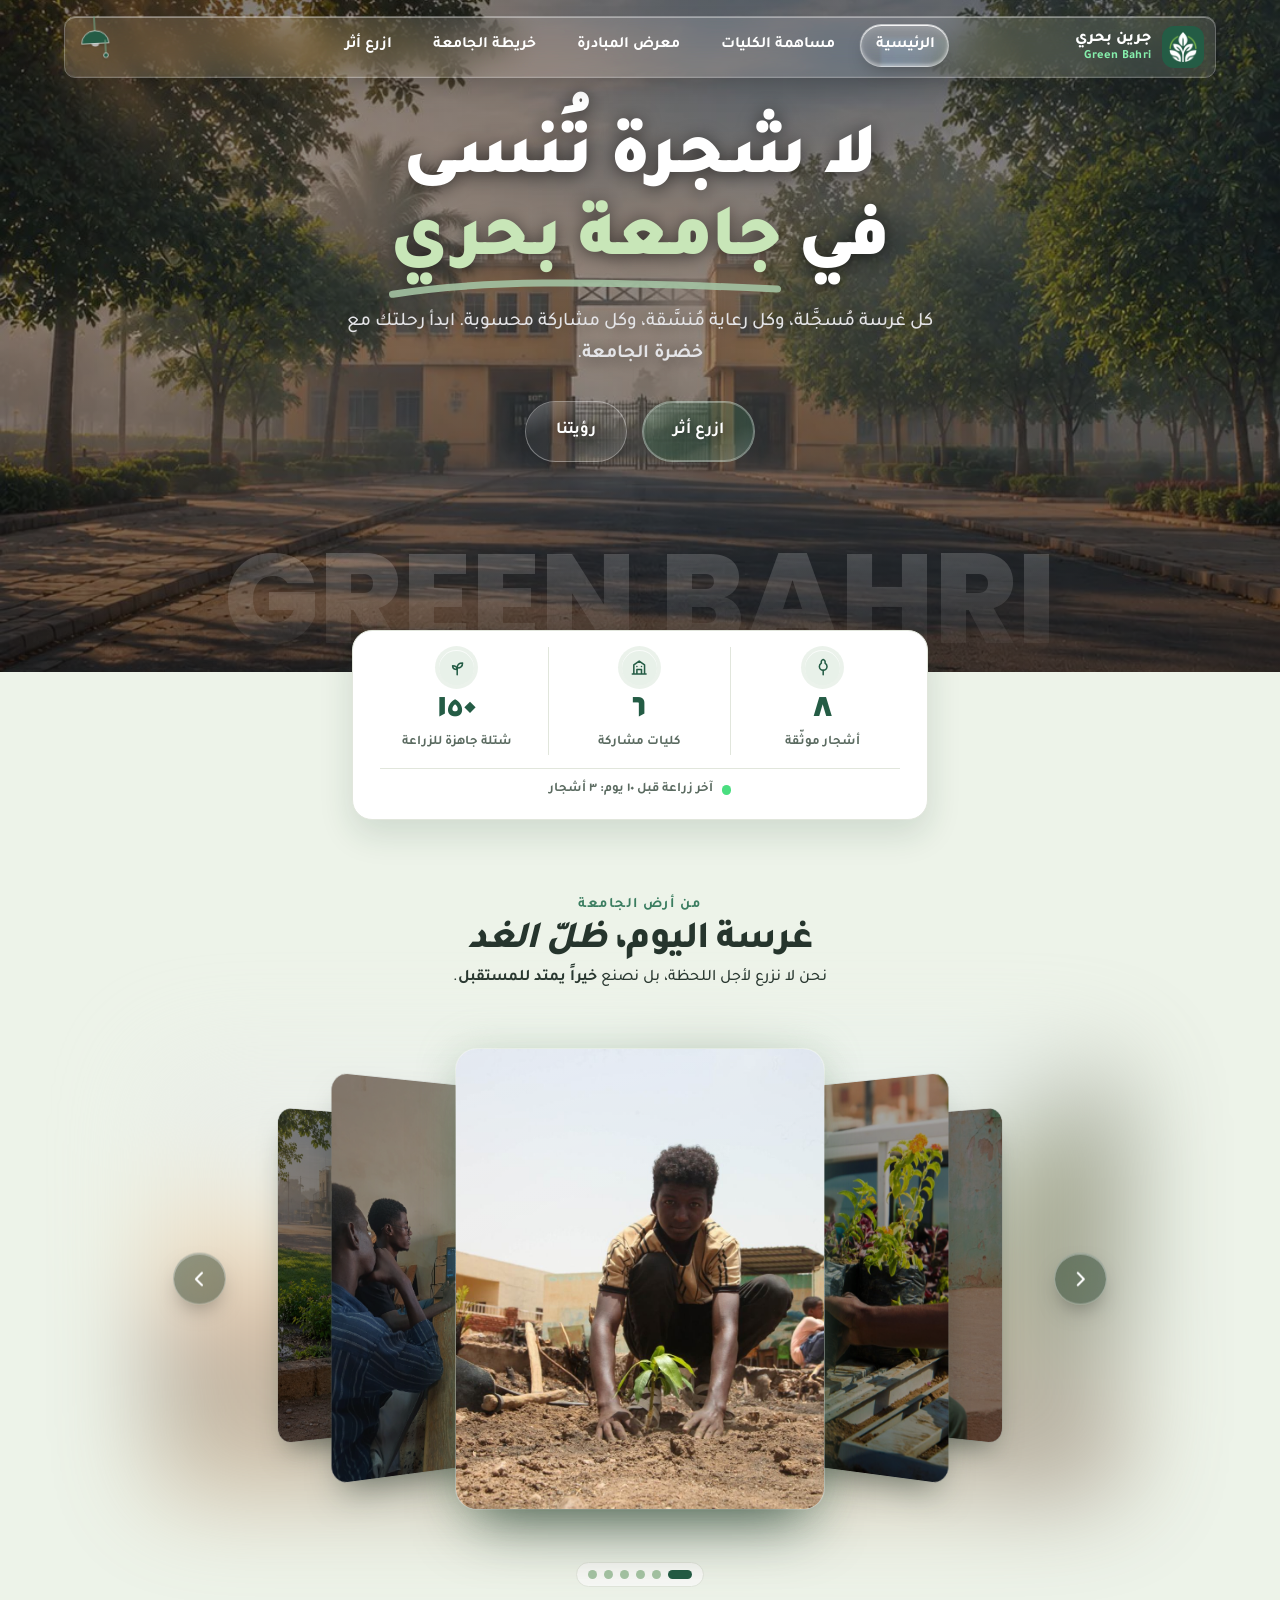
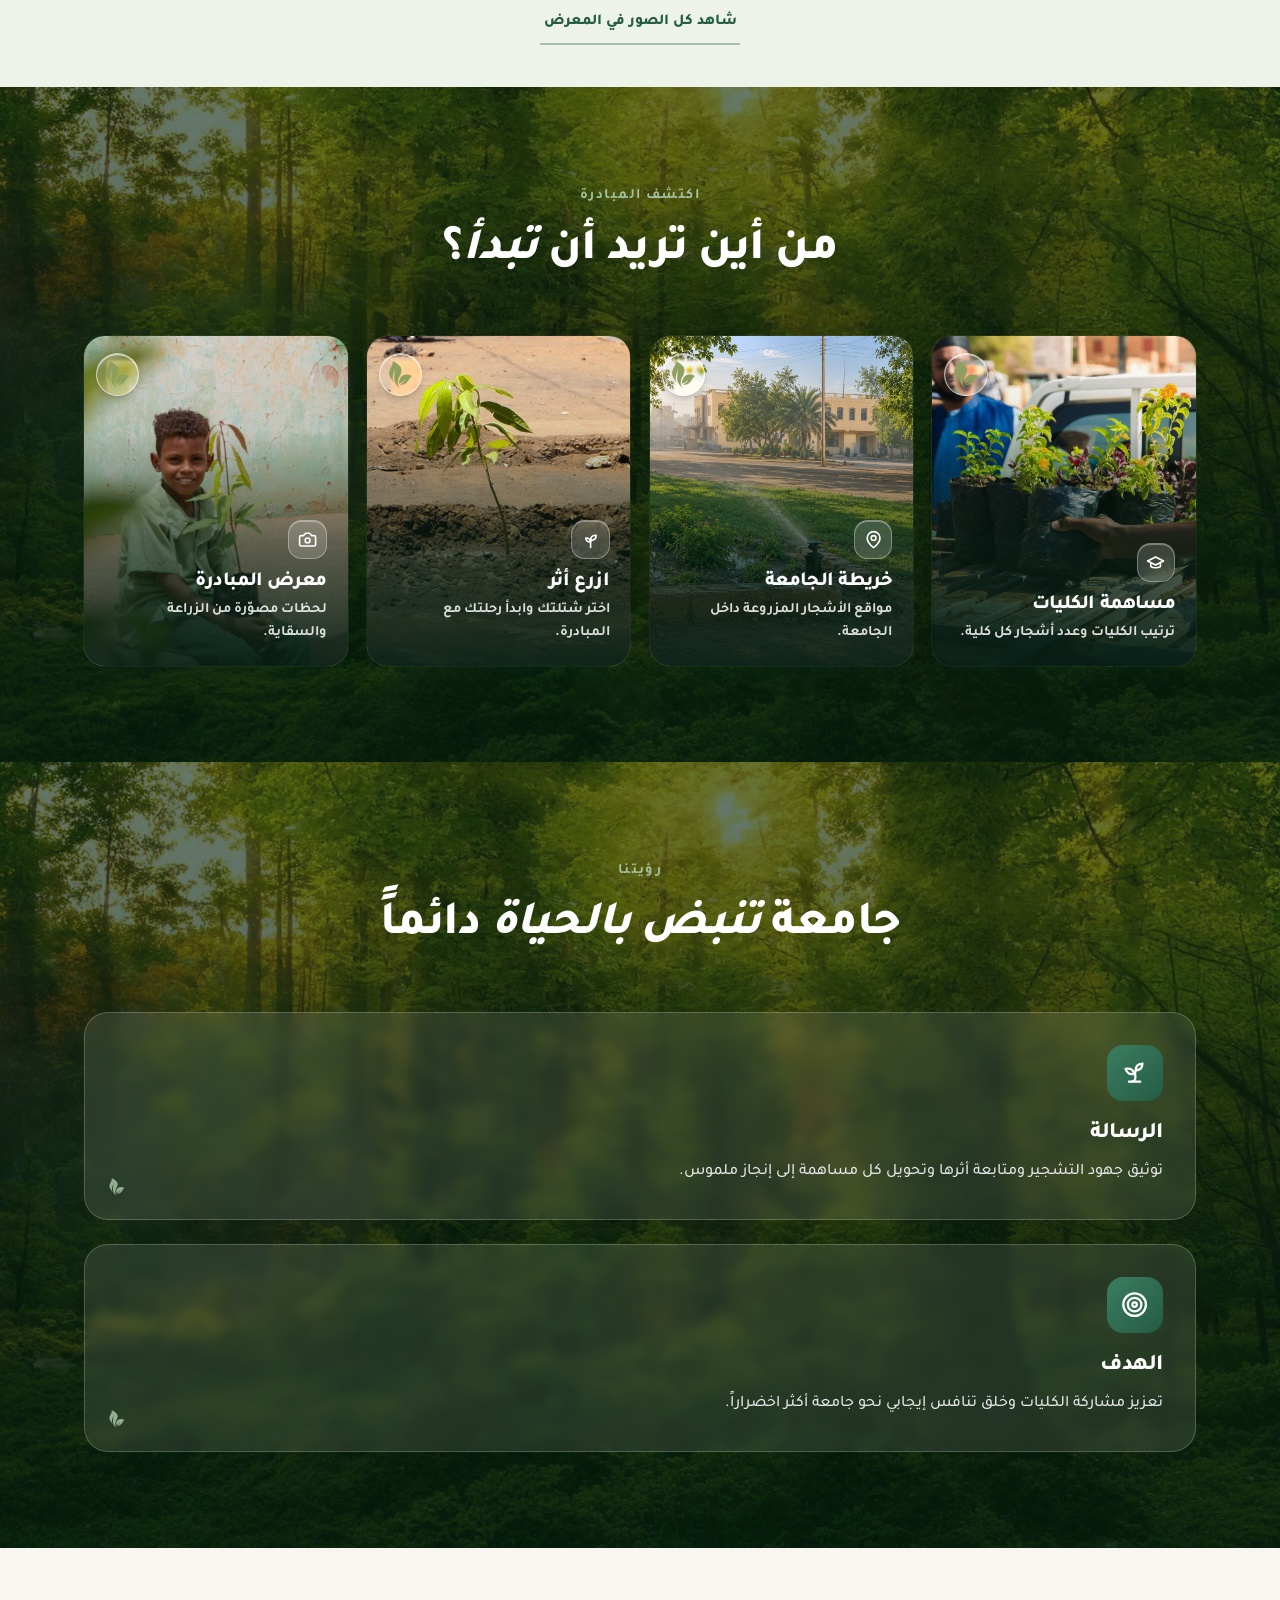
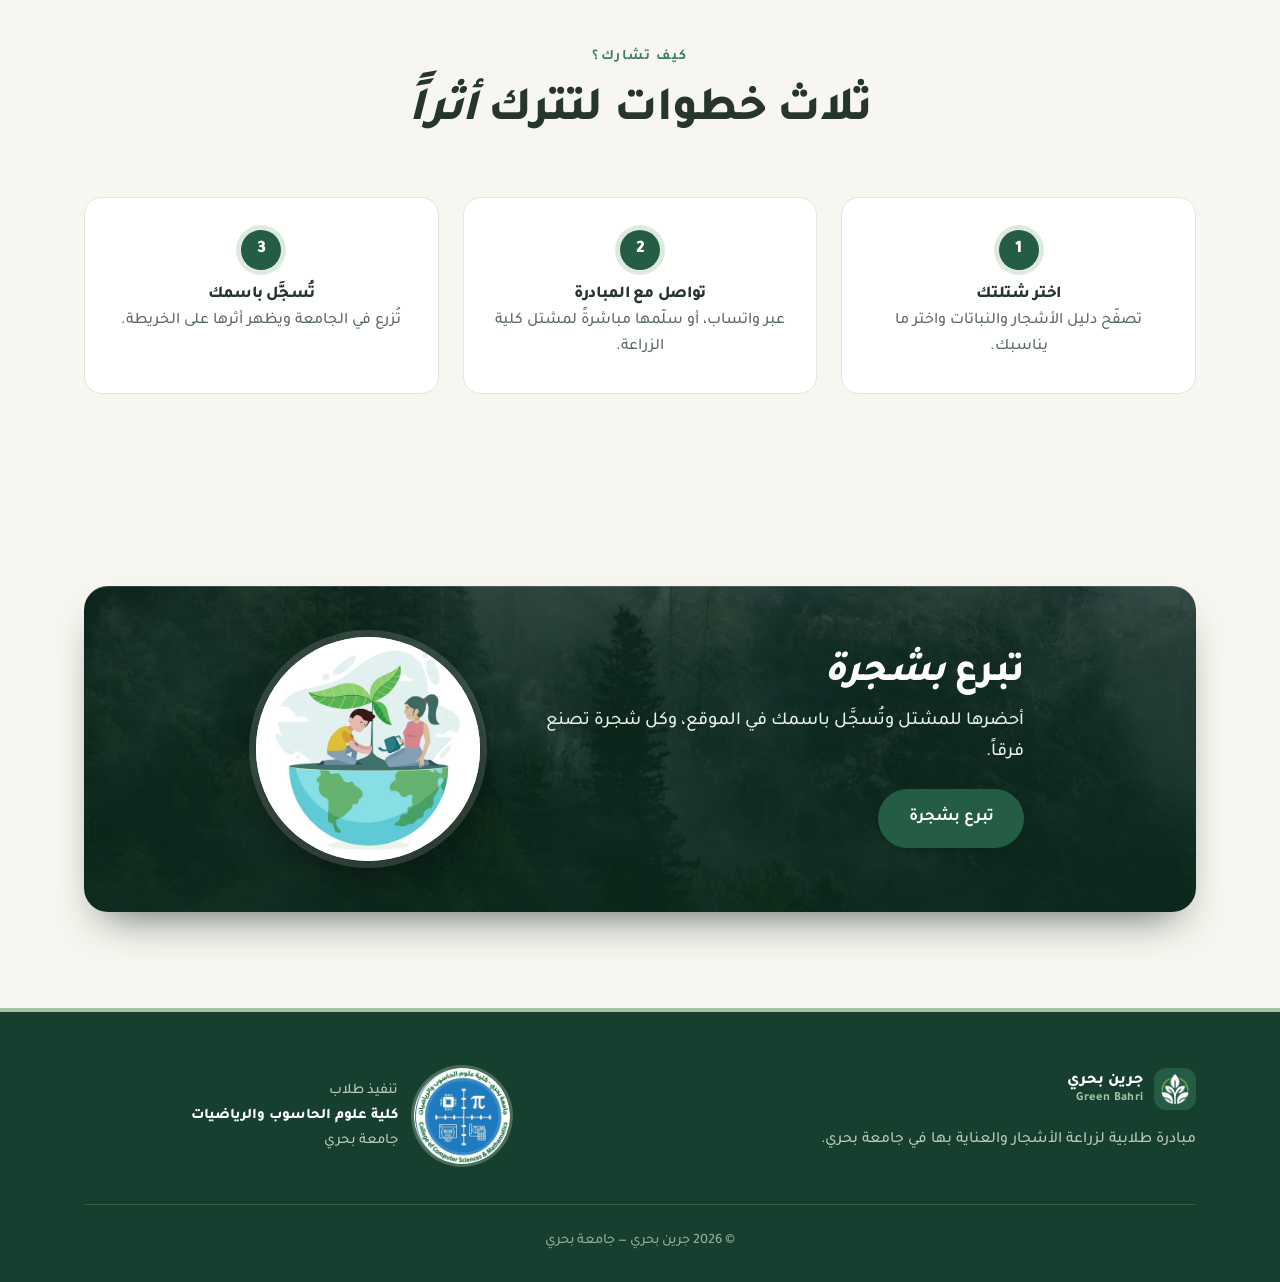
==== commit 8639c706: "Add files via upload" ====
--- a/index.html
+++ b/index.html
@@ -11,8 +11,8 @@
   <link rel="icon" type="image/png" href="assets/favicon.png">
   <link rel="preload" as="image" href="assets/hero-poster.webp" media="(max-width: 899px)" fetchpriority="high">
   <link rel="preload" as="image" href="assets/hero-desktop.webp" media="(min-width: 900px)" fetchpriority="high">
-  <link rel="stylesheet" href="css/style.css?v=8">
-  <link rel="stylesheet" href="css/home.css?v=14">
+  <link rel="stylesheet" href="css/style.css?v=10">
+  <link rel="stylesheet" href="css/home.css?v=17">
   <script src="js/main.js?v=3" defer></script>
   <script src="js/data.js" defer></script>
   <script src="js/home.js?v=6" defer></script>
@@ -24,8 +24,8 @@
       <video class="hero-video" data-src="assets/hero.mp4" poster="assets/hero-poster.webp" muted loop playsinline preload="none" aria-hidden="true" tabindex="-1"></video>
       <div class="hero-content">
         <div class="hero-card">
-          <h1>من حملة تشجير إلى مشروع بيئي <em class="hl">مستدام</em></h1>
-          <p>منصّة رقمية تدعم مبادرة زراعة الأشجار في جامعة بحري: نوثّق كل شجرة، نتابع حالتها، وننسّق الرعاية بمشاركة الطلاب والكليات.</p>
+          <h1>لا شجرة تُنسى في <em class="hl">جامعة بحري</em></h1>
+          <p>كل غرسة مُسجَّلة، وكل رعاية مُنسَّقة، وكل مشاركة محسوبة. ابدأ رحلتك مع <strong class="key">خضرة الجامعة</strong>.</p>
           <div class="hero-actions">
             <a class="btn btn-white liquid-glass" data-liquid href="trees.html">ازرع أثر</a>
             <a class="btn btn-ghost liquid-glass" data-liquid href="#vision">رؤيتنا</a>
@@ -51,8 +51,8 @@
       <div class="container">
         <div class="field-note-copy">
           <span class="eyebrow">من أرض الجامعة</span>
-          <h2>الأثر الحقيقي يبدأ<br>بشتلة صغيرة.</h2>
-          <p>خطوات بسيطة، وأيادٍ متعاونة، ومساحات تتحول مع الوقت إلى بيئة أجمل.</p>
+          <h2>غرسة اليوم، <em class="mark">ظلّ الغد</em></h2>
+          <p>نحن لا نزرع لأجل اللحظة، بل نصنع <strong class="key">خيراً يمتد للمستقبل</strong>.</p>
         </div>
         <div class="cf" id="cf" role="region" aria-roledescription="carousel" aria-label="صور من أرض الجامعة" tabindex="0">
           <div class="cf-ambient" id="cf-ambient" aria-hidden="true"></div>
@@ -71,7 +71,7 @@
       <div class="container">
         <div class="section-head reveal">
           <span class="eyebrow">اكتشف المبادرة</span>
-          <h2>من أين تريد أن تبدأ؟</h2>
+          <h2>من أين تريد أن <em class="mark">تبدأ</em>؟</h2>
         </div>
         <div class="tiles">
           <a class="tile reveal" href="colleges.html"><img class="tile-img" src="assets/about.jpg" alt="" loading="lazy" style="object-position:center 45%"><span class="tile-arrow liquid-glass" data-liquid aria-hidden="true"><img src="assets/leaf.png" alt="" width="20" height="20"></span><div class="tile-body"><span class="tile-ico" aria-hidden="true"><svg viewBox="0 0 24 24" fill="none" stroke="currentColor" stroke-width="2" stroke-linecap="round" stroke-linejoin="round"><path d="M22 10 12 5 2 10l10 5 10-5Z"/><path d="M6 12v5c3 2 9 2 12 0v-5"/></svg></span><h3>مساهمة الكليات</h3><p>ترتيب الكليات وعدد أشجار كل كلية.</p></div></a>
@@ -86,12 +86,11 @@
       <div class="container">
         <div class="section-head reveal">
           <span class="eyebrow">رؤيتنا</span>
-          <h2>نحو جامعة خضراء مستدامة</h2>
+          <h2>جامعة <em class="mark">تنبض بالحياة</em> دائماً</h2>
         </div>
-        <div class="cards cards-3">
-          <div class="card reveal"><div class="card-icon"><svg viewBox="0 0 24 24" fill="none" stroke="currentColor" stroke-width="2" stroke-linecap="round" stroke-linejoin="round" aria-hidden="true"><path d="M2 12s3-7 10-7 10 7 10 7-3 7-10 7-10-7-10-7Z"/><circle cx="12" cy="12" r="3"/></svg></div><h3>الرؤية</h3><p>جامعة نظيفة وخضراء ومستدامة، يقودها طلاب واعون ومسؤولون.</p></div>
-          <div class="card reveal"><div class="card-icon"><svg viewBox="0 0 24 24" fill="none" stroke="currentColor" stroke-width="2" stroke-linecap="round" stroke-linejoin="round" aria-hidden="true"><circle cx="12" cy="12" r="10"/><circle cx="12" cy="12" r="6"/><circle cx="12" cy="12" r="2"/></svg></div><h3>الرسالة</h3><p>زراعة الأشجار والعناية بها عبر عمل تطوعي منظم وتوعية بيئية مستمرة.</p></div>
-          <div class="card reveal"><div class="card-icon"><svg viewBox="0 0 24 24" fill="none" stroke="currentColor" stroke-width="2" stroke-linecap="round" stroke-linejoin="round" aria-hidden="true"><circle cx="12" cy="12" r="10"/><path d="m16.24 7.76-2.12 6.36-6.36 2.12 2.12-6.36 6.36-2.12Z"/></svg></div><h3>الهدف</h3><p>رفع الغطاء الشجري في الجامعة وتحسين مناخها وجودة الحياة فيها.</p></div>
+        <div class="cards cards-2">
+          <div class="card reveal"><div class="card-icon"><svg viewBox="0 0 24 24" fill="none" stroke="currentColor" stroke-width="2" stroke-linecap="round" stroke-linejoin="round" aria-hidden="true"><path d="M7 20h10"/><path d="M10 20c5.5-2.5.8-6.4 3-10"/><path d="M9.5 9.4c1.1.8 1.8 2.2 2.3 3.7-2 .4-3.5.4-4.8-.3-1.2-.6-2.3-1.9-3-4.2 2.8-.5 4.4 0 5.5.8Z"/><path d="M14.1 6a7 7 0 0 0-1.1 4c1.9-.1 3.3-.6 4.3-1.4 1-1 1.6-2.3 1.7-4.6-2.7.1-4 1-4.9 2Z"/></svg></div><h3>الرسالة</h3><p>توثيق جهود التشجير ومتابعة أثرها وتحويل كل مساهمة إلى إنجاز ملموس.</p></div>
+          <div class="card reveal"><div class="card-icon"><svg viewBox="0 0 24 24" fill="none" stroke="currentColor" stroke-width="2" stroke-linecap="round" stroke-linejoin="round" aria-hidden="true"><circle cx="12" cy="12" r="10"/><circle cx="12" cy="12" r="6"/><circle cx="12" cy="12" r="2"/></svg></div><h3>الهدف</h3><p>تعزيز مشاركة الكليات وخلق تنافس إيجابي نحو جامعة أكثر اخضراراً.</p></div>
         </div>
       </div>
     </section>
@@ -101,7 +100,7 @@
       <div class="container">
         <div class="section-head reveal">
           <span class="eyebrow">كيف تشارك؟</span>
-          <h2>ثلاث خطوات لتترك أثراً</h2>
+          <h2>ثلاث خطوات لتترك <em class="mark">أثراً</em></h2>
         </div>
         <ol class="how-list">
           <li class="how-step reveal"><span class="how-num">1</span><div><h3>اختر شتلتك</h3><p>تصفّح دليل الأشجار والنباتات واختر ما يناسبك.</p></div></li>
@@ -118,7 +117,7 @@
             <video class="cta-video" src="assets/watering.mp4" poster="assets/watering-poster.webp" autoplay muted loop playsinline preload="metadata"></video>
           </div>
           <div class="cta-copy">
-            <h2>تبرع بشجرة</h2>
+            <h2>تبرع <em class="mark">بشجرة</em></h2>
             <p>أحضرها للمشتل وتُسجَّل باسمك في الموقع، وكل شجرة تصنع فرقاً.</p>
             <a class="btn btn-lime" href="trees.html">تبرع بشجرة</a>
           </div>
--- a/css/style.css
+++ b/css/style.css
@@ -1126,37 +1126,3 @@
   @view-transition { navigation: none; }
   .reveal { opacity: 1; transform: none; filter: none; transition: none; }
 }
-
-/* =========================================================
-   زر أصوات الطبيعة (ورقة شجر + موجات صوت) — في الشريط جنب الأباجورة
-   ========================================================= */
-.sound-btn {
-  --sb-fg: var(--nav-link, var(--color-primary));
-  position: relative; flex-shrink: 0; align-self: center;
-  width: 2.3rem; height: 2.3rem; padding: 0; margin-top: .1rem;
-  display: grid; place-items: center; cursor: pointer;
-  color: var(--sb-fg);
-  background: var(--glass-bg); border: 1px solid var(--glass-line); border-radius: 50%;
-  -webkit-backdrop-filter: blur(8px); backdrop-filter: blur(8px);
-  -webkit-tap-highlight-color: transparent;
-  transition: background-color .2s, color .2s, border-color .2s, transform .15s var(--ease);
-}
-.sound-btn[hidden] { display: none; }
-.sound-btn:hover { transform: translateY(-1px); }
-.sound-btn:active { transform: scale(.94); }
-.sound-btn svg { width: 1.35rem; height: 1.35rem; overflow: visible; fill: none; stroke: currentColor; stroke-width: 1.7; stroke-linecap: round; stroke-linejoin: round; }
-.sound-btn .sb-leaf { fill: currentColor; fill-opacity: .2; }
-.sound-btn .sb-vein { stroke-width: 1.3; }
-.sound-btn .sb-wave { opacity: 0; transform-origin: 14px 12px; }
-.sound-btn .sb-slash { stroke-width: 2; stroke-dasharray: 24; stroke-dashoffset: 0; transition: stroke-dashoffset .25s; }
-/* شغّال: أخضر ممتلئ + الموجات تنبض بالتتابع */
-.sound-btn.is-on { background: var(--color-primary); border-color: rgba(255,255,255,.4); color: #fff; }
-.sound-btn.is-on .sb-slash { stroke-dashoffset: 24; }
-.sound-btn.is-on .sb-leaf { fill-opacity: .35; }
-.sound-btn.is-on .sb-wave { opacity: 1; animation: sb-pulse 1.8s ease-in-out infinite; }
-.sound-btn.is-on .sb-w2 { animation-delay: .35s; }
-@keyframes sb-pulse { 0%, 100% { opacity: .25; } 50% { opacity: 1; } }
-.sound-btn:focus-visible { outline: 2px solid var(--green-400, #4ade80); outline-offset: 2px; }
-[data-theme="dark"] .sound-btn.is-on { background: #2f7a5a; }
-@media (max-width: 899px) { .sound-btn { width: 2.1rem; height: 2.1rem; } .sound-btn svg { width: 1.25rem; height: 1.25rem; } }
-@media (prefers-reduced-motion: reduce) { .sound-btn.is-on .sb-wave { animation: none; } .sound-btn { transition: none; } }
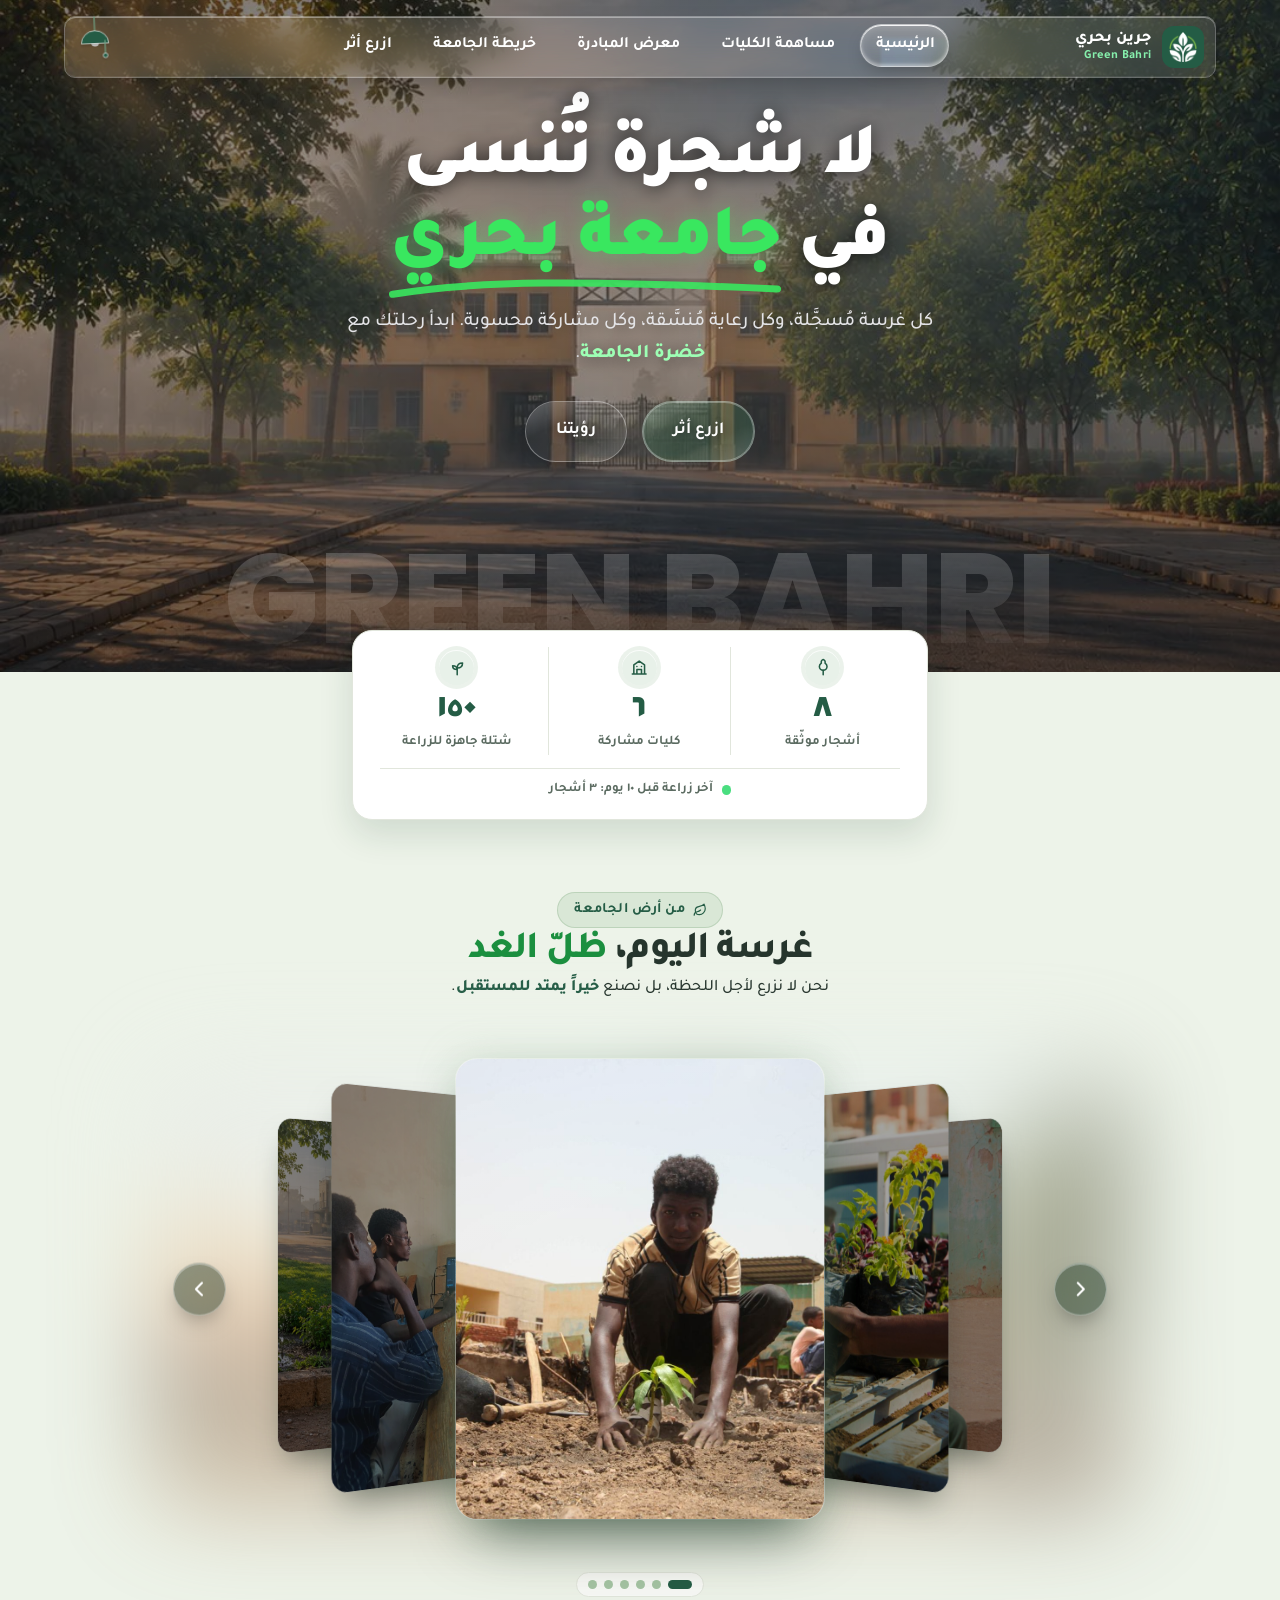
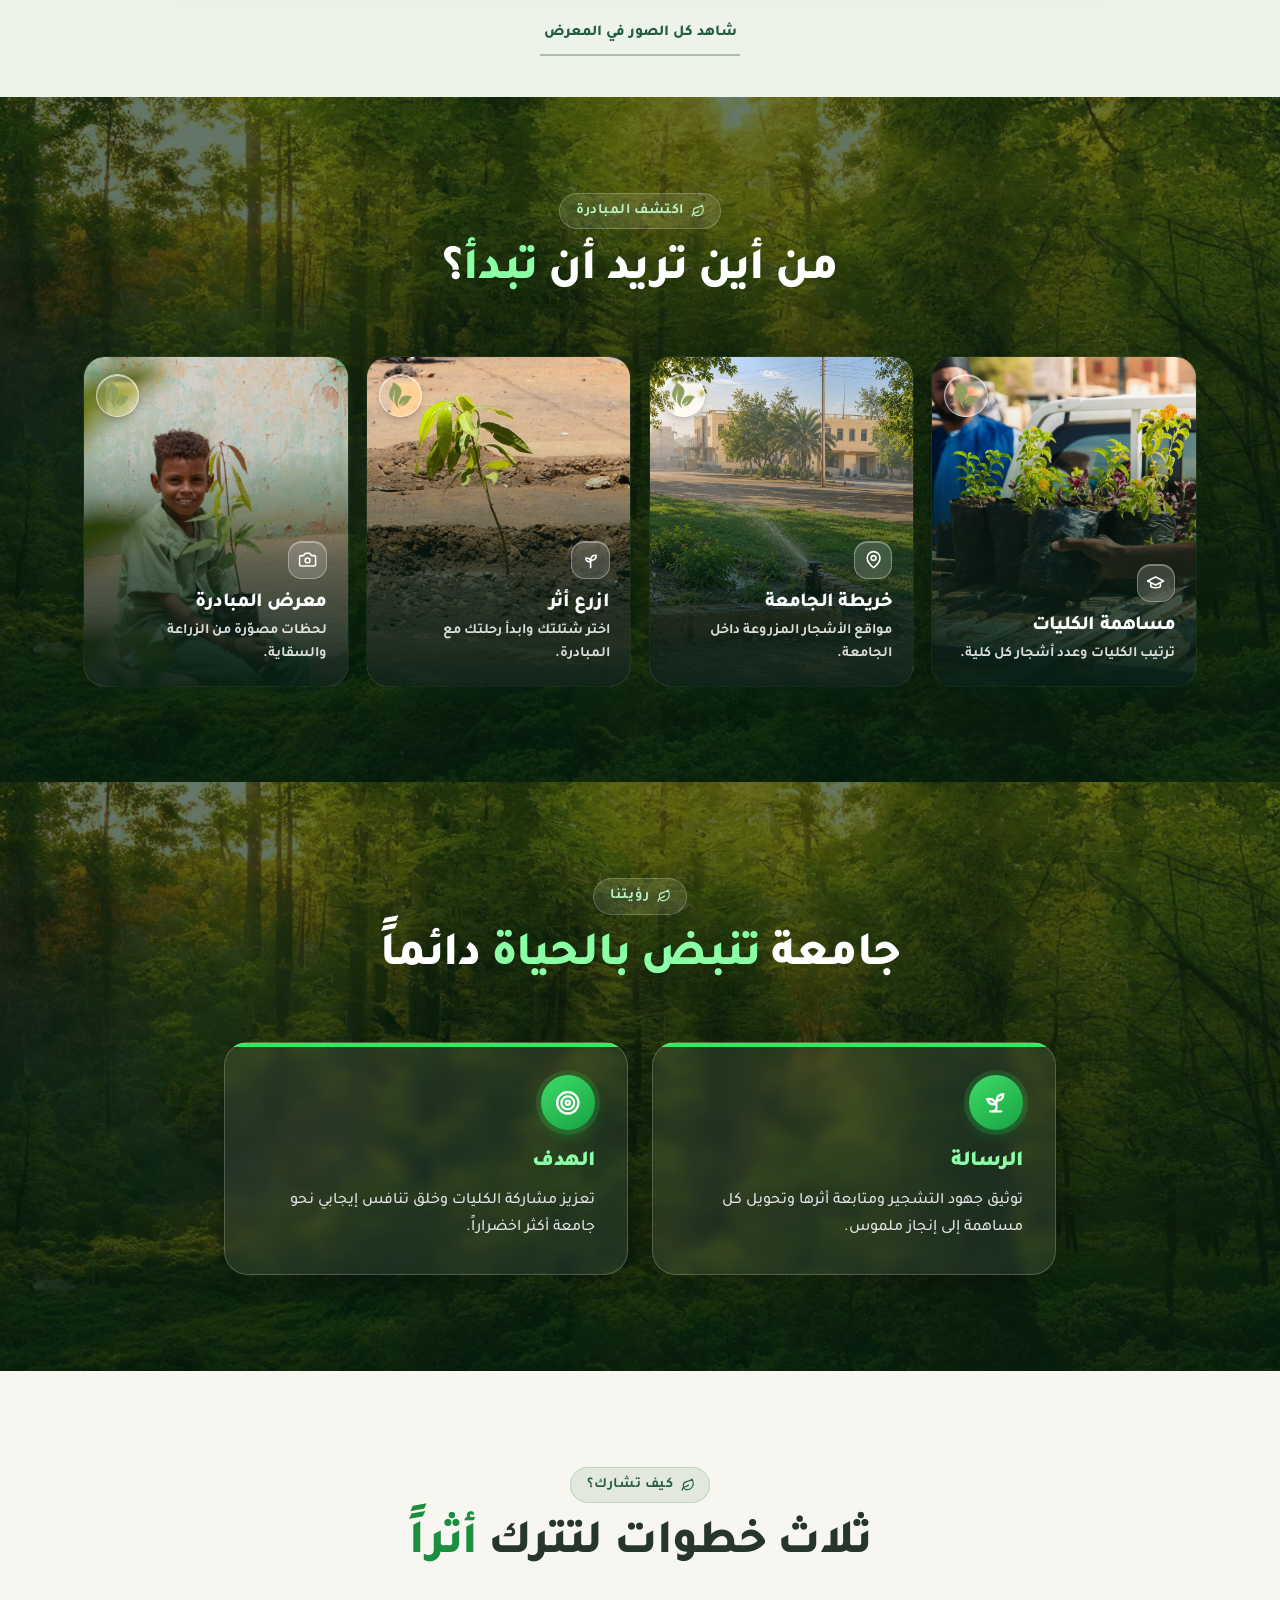
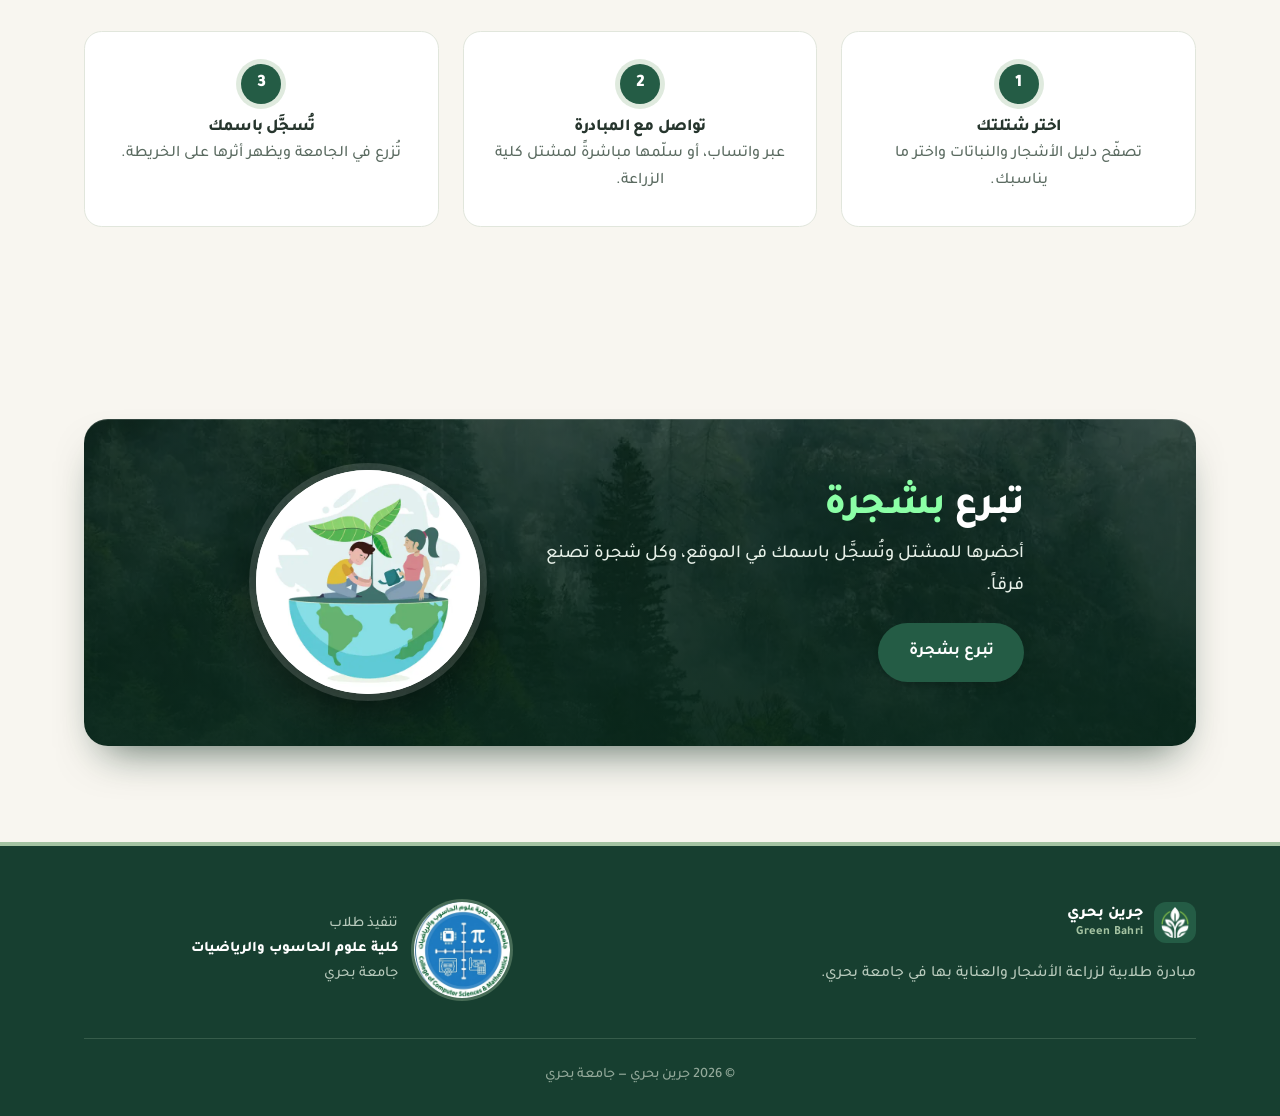
==== commit eecb0eba: "," ====
--- a/index.html
+++ b/index.html
@@ -11,8 +11,8 @@
   <link rel="icon" type="image/png" href="assets/favicon.png">
   <link rel="preload" as="image" href="assets/hero-poster.webp" media="(max-width: 899px)" fetchpriority="high">
   <link rel="preload" as="image" href="assets/hero-desktop.webp" media="(min-width: 900px)" fetchpriority="high">
-  <link rel="stylesheet" href="css/style.css?v=10">
-  <link rel="stylesheet" href="css/home.css?v=17">
+  <link rel="stylesheet" href="css/style.css?v=12">
+  <link rel="stylesheet" href="css/home.css?v=18">
   <script src="js/main.js?v=3" defer></script>
   <script src="js/data.js" defer></script>
   <script src="js/home.js?v=6" defer></script>
--- a/css/style.css
+++ b/css/style.css
@@ -1126,3 +1126,26 @@
   @view-transition { navigation: none; }
   .reveal { opacity: 1; transform: none; filter: none; transition: none; }
 }
+/* =========================================================
+   تمييز الكلمات المهمة في العناوين والنصوص (نفس الخط، لون أخضر فقط)
+   ========================================================= */
+.mark { font-style: normal; color: #1b8f3f; }
+[data-theme="dark"] .mark { color: #5df283; }
+.vision .mark, .cta .mark, [data-theme="dark"] .vision .mark, [data-theme="dark"] .cta .mark { color: #8bffa6; }
+.key { font-weight: 800; color: var(--color-primary); }
+[data-theme="dark"] .key { color: var(--color-natural); }
+.hero-card .key, .vision .key, .cta .key { color: #9dffb4; }
+
+/* عنوان فرعي صغير على شكل حبّة مع ورقة */
+.eyebrow {
+  display: inline-flex; align-items: center; gap: .45rem; padding: .3rem .9rem .3rem 1rem; border-radius: 999px;
+  color: var(--color-primary); letter-spacing: .04em;
+  background: color-mix(in srgb, var(--color-natural) 26%, transparent);
+  border: 1px solid color-mix(in srgb, var(--color-natural) 55%, transparent);
+}
+.eyebrow::before {
+  content: ""; flex: none; width: 1em; height: 1em; background: currentColor;
+  -webkit-mask: url("data:image/svg+xml,%3Csvg xmlns='http://www.w3.org/2000/svg' viewBox='0 0 24 24' fill='none' stroke='black' stroke-width='2' stroke-linecap='round' stroke-linejoin='round'%3E%3Cpath d='M11 20A7 7 0 0 1 9.8 6.1C15.5 5 17 4.48 19 2c1 2 2 4.18 2 8 0 5.5-4.78 10-10 10Z'/%3E%3Cpath d='M2 21c0-3 1.85-5.36 5.08-6C9.5 14.52 12 13 13 12'/%3E%3C/svg%3E") center / contain no-repeat; mask: url("data:image/svg+xml,%3Csvg xmlns='http://www.w3.org/2000/svg' viewBox='0 0 24 24' fill='none' stroke='black' stroke-width='2' stroke-linecap='round' stroke-linejoin='round'%3E%3Cpath d='M11 20A7 7 0 0 1 9.8 6.1C15.5 5 17 4.48 19 2c1 2 2 4.18 2 8 0 5.5-4.78 10-10 10Z'/%3E%3Cpath d='M2 21c0-3 1.85-5.36 5.08-6C9.5 14.52 12 13 13 12'/%3E%3C/svg%3E") center / contain no-repeat;
+}
+[data-theme="dark"] .eyebrow { color: var(--color-natural); background: rgba(164,195,162,.12); border-color: rgba(164,195,162,.3); }
+.vision .eyebrow, [data-theme="dark"] .vision .eyebrow { color: #b9f5c6; background: rgba(255,255,255,.1); border-color: rgba(255,255,255,.22); }
--- a/css/home.css
+++ b/css/home.css
@@ -335,10 +335,10 @@
    ========================================================= */
 
 /* كلمة مميّزة في عنوان الهيرو مع خط منحني تحتها */
-.hero-card h1 .hl { position: relative; display: inline-block; font-style: normal; color: #c8e6b8; white-space: nowrap; }
+.hero-card h1 .hl { position: relative; display: inline-block; font-style: normal; color: #39e75f; white-space: nowrap; text-shadow: 0 0 18px rgba(57,231,95,.35); }
 .hero-card h1 .hl::after {
   content: ""; position: absolute; inset-inline: -.04em; bottom: -.2em; height: .32em; pointer-events: none;
-  background: url("data:image/svg+xml,%3Csvg xmlns='http://www.w3.org/2000/svg' viewBox='0 0 200 14' preserveAspectRatio='none'%3E%3Cpath d='M3 10 C 45 2, 100 2, 197 7' fill='none' stroke='%23a4c3a2' stroke-width='4' stroke-linecap='round'/%3E%3C/svg%3E") center / 100% 100% no-repeat;
+  background: url("data:image/svg+xml,%3Csvg xmlns='http://www.w3.org/2000/svg' viewBox='0 0 200 14' preserveAspectRatio='none'%3E%3Cpath d='M3 10 C 45 2, 100 2, 197 7' fill='none' stroke='%2339e75f' stroke-width='4' stroke-linecap='round'/%3E%3C/svg%3E") center / 100% 100% no-repeat;
   opacity: .9;
 }
 
@@ -548,3 +548,35 @@
   .hero { background: url("../assets/hero-desktop.webp") center 62% / cover no-repeat, linear-gradient(160deg, var(--green-950), #14532d 55%, var(--green-800)); }
   .hero-video { display: none; }
 }
+
+/* قسم الرؤية: بطاقتان (الرسالة والهدف) في عمودين متوازنين */
+@media (min-width: 900px) { .vision .cards-2 { grid-template-columns: repeat(2, 1fr); max-width: 52rem; margin-inline: auto; } }
+
+/* =========================================================
+   بطاقتا الرسالة والهدف: رمز أخضر + عنوان أخضر مميز (بدون زينة على الحافة)
+   ========================================================= */
+.vision .cards-2 .card {
+  --accent: #39e75f;
+  background-color: rgba(255,255,255,.08);
+  background-image: linear-gradient(var(--accent), var(--accent));
+  background-size: 100% 4px; background-repeat: no-repeat; background-position: top;
+  border: 1px solid rgba(255,255,255,.2);
+  box-shadow: 0 10px 26px rgba(0,0,0,.22);
+  transition: transform .3s var(--ease), border-color .3s;
+}
+.vision .cards-2 .card:hover { transform: translateY(-3px); border-color: rgba(139,255,166,.55); }
+.vision .cards-2 .card::before { display: none; }
+.vision .cards-2 .card-icon {
+  width: 3.4rem; height: 3.4rem; border-radius: 50%; color: #fff;
+  background: linear-gradient(145deg, #3fdc68, #17a243);
+  box-shadow: 0 0 0 5px rgba(57,231,95,.14), 0 6px 14px rgba(20,150,60,.35);
+}
+.vision .cards-2 .card-icon svg { width: 1.6rem; height: 1.6rem; stroke-width: 2.2; }
+.vision .cards-2 .card h3 { color: #8bffa6; font-weight: 900; font-size: 1.35rem; }
+@media (max-width: 899px) {
+  .vision .cards-2 .card { grid-template-columns: 3.2rem 1fr; column-gap: .9rem; padding: 1.05rem 1.1rem; }
+  .vision .cards-2 .card-icon { width: 3rem; height: 3rem; box-shadow: 0 0 0 4px rgba(57,231,95,.14), 0 5px 12px rgba(20,150,60,.3); }
+  .vision .cards-2 .card-icon svg { width: 1.45rem; height: 1.45rem; }
+  .vision .cards-2 .card h3 { font-size: 1.1rem; }
+}
+@media (prefers-reduced-motion: reduce) { .vision .cards-2 .card { transition: none; } .vision .cards-2 .card:hover { transform: none; } }
